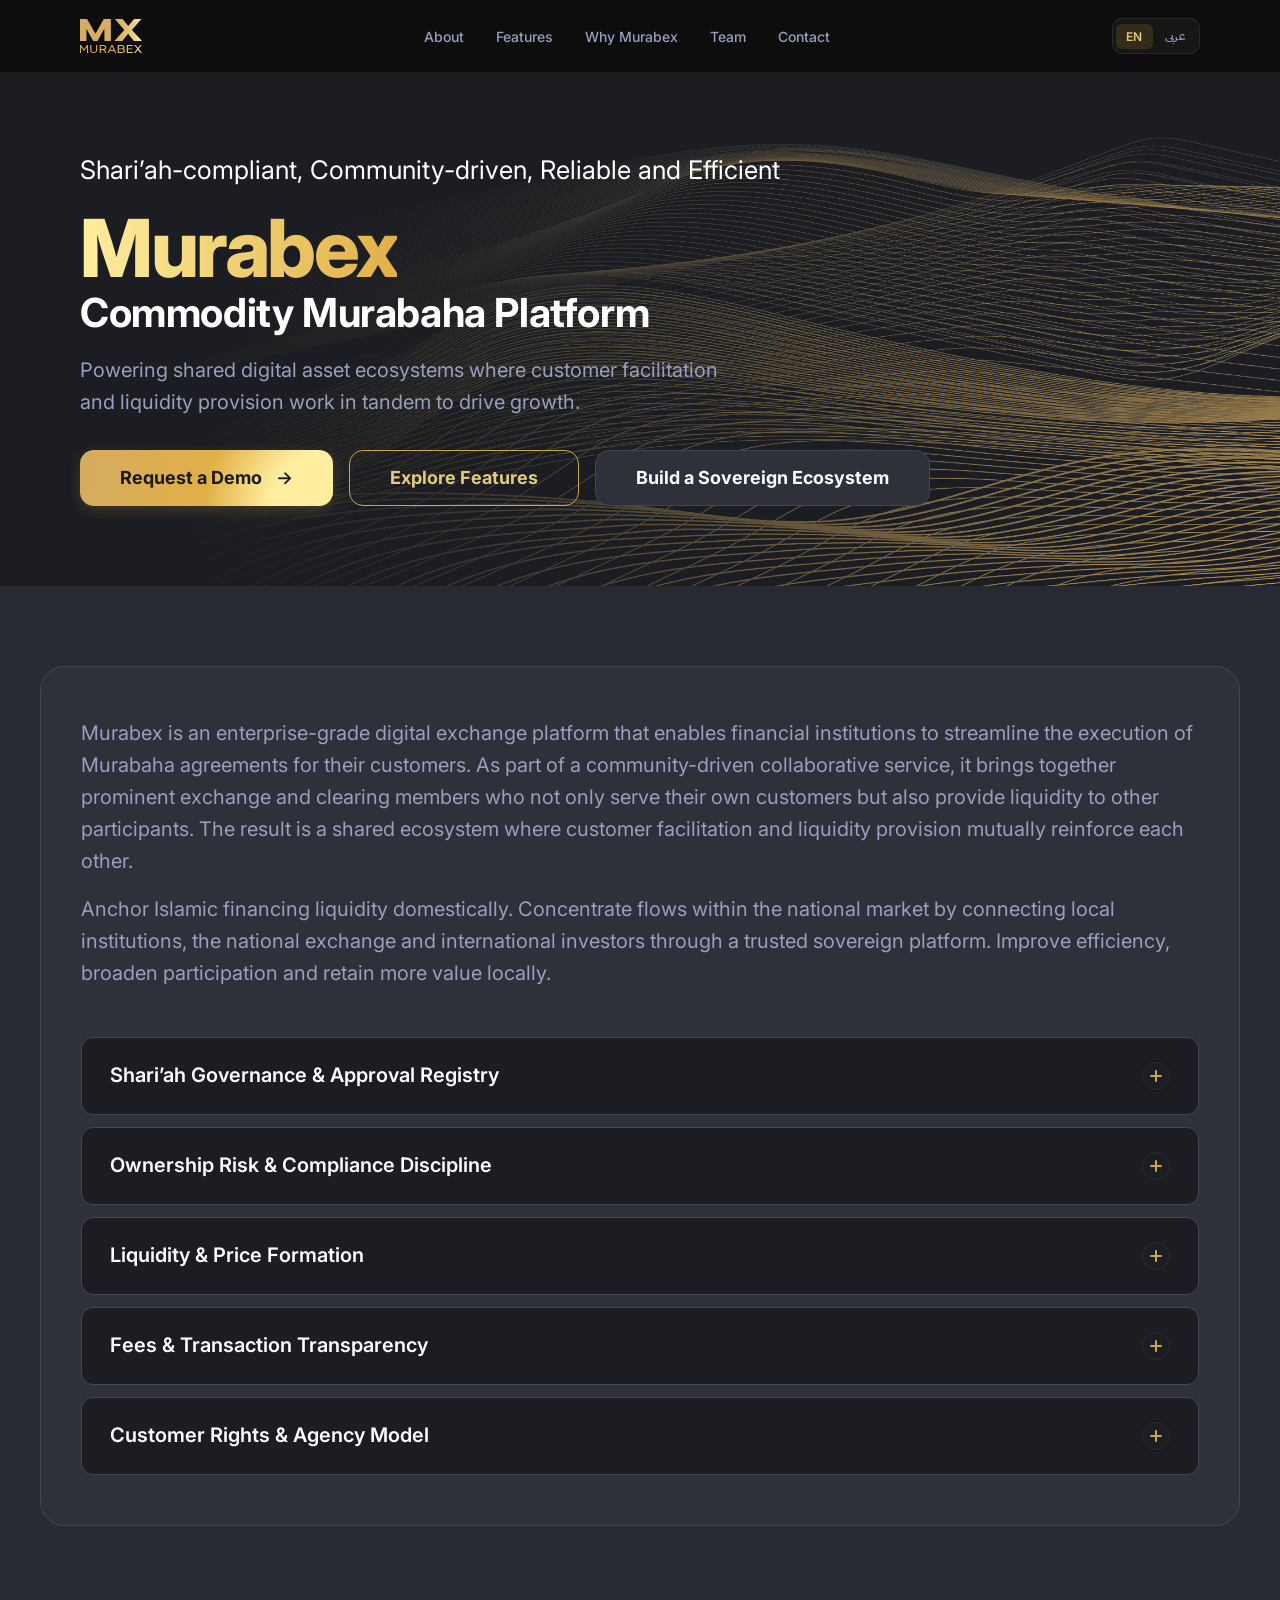
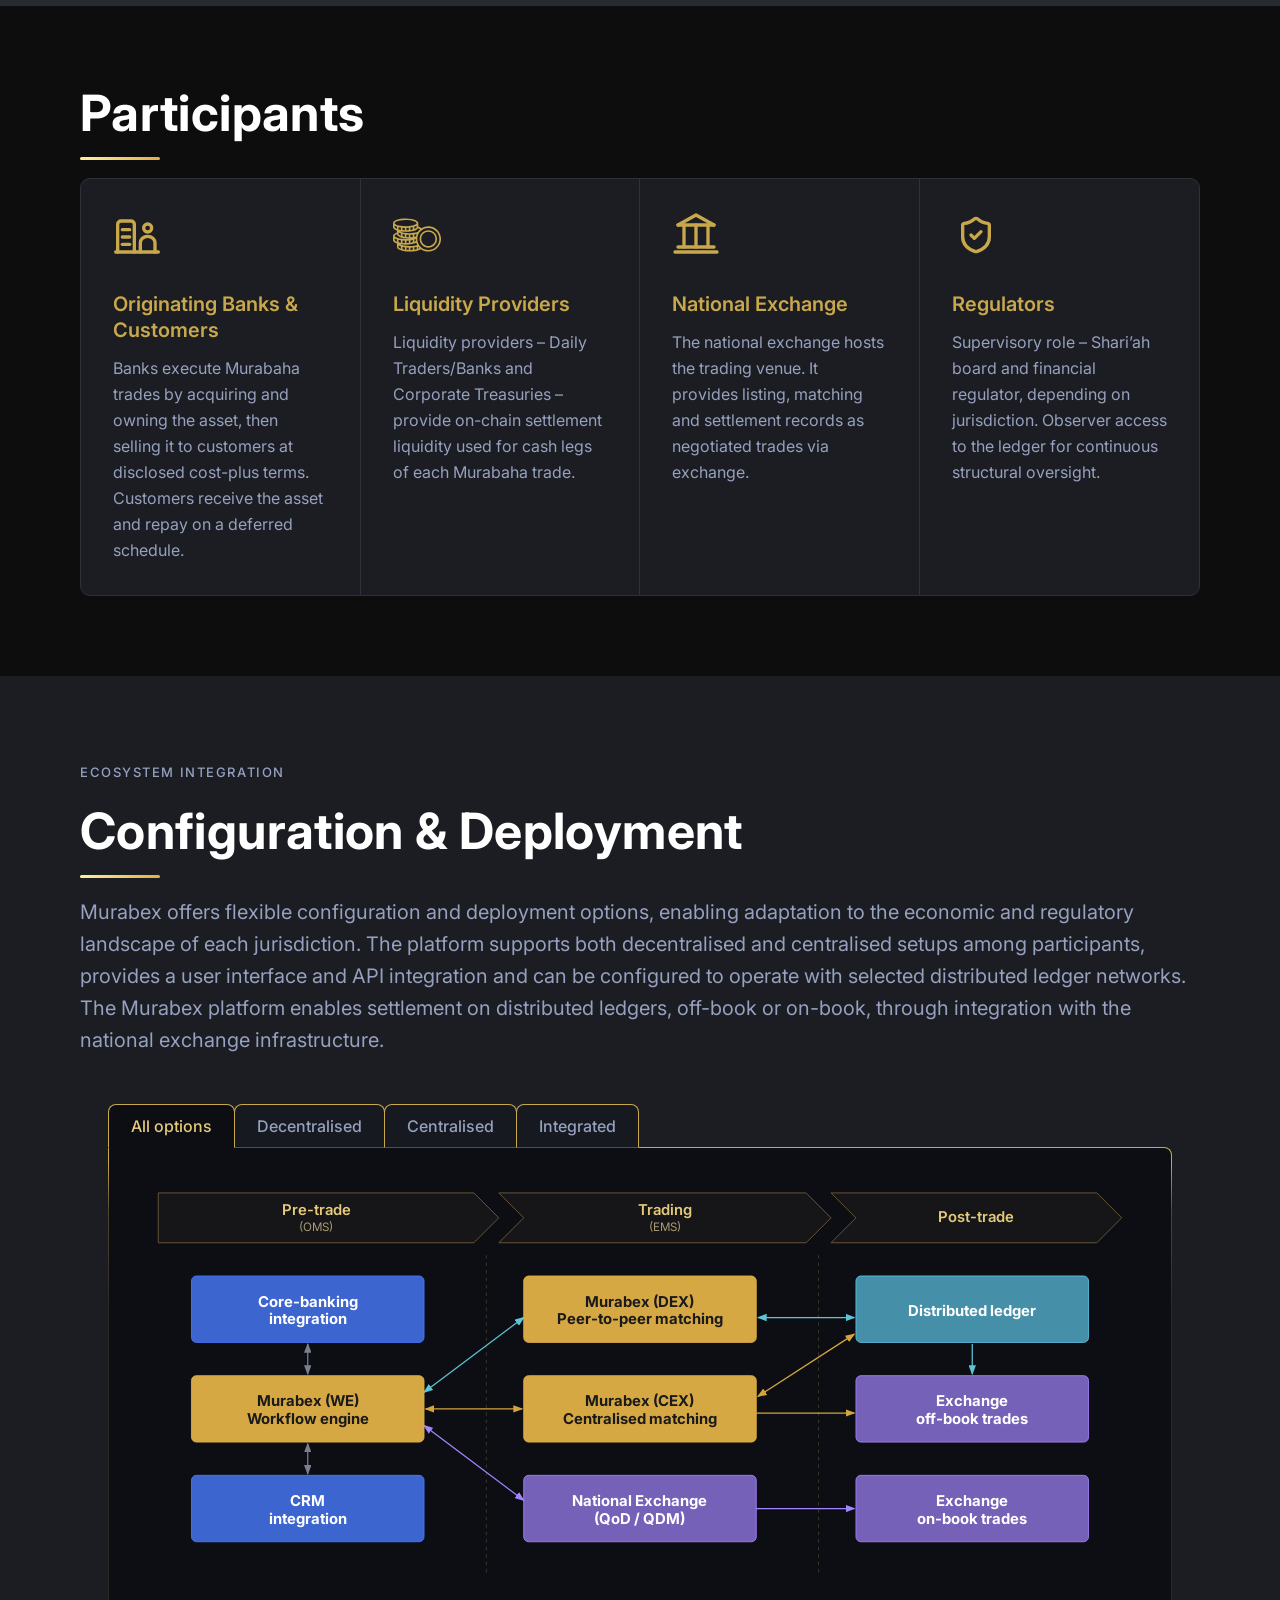
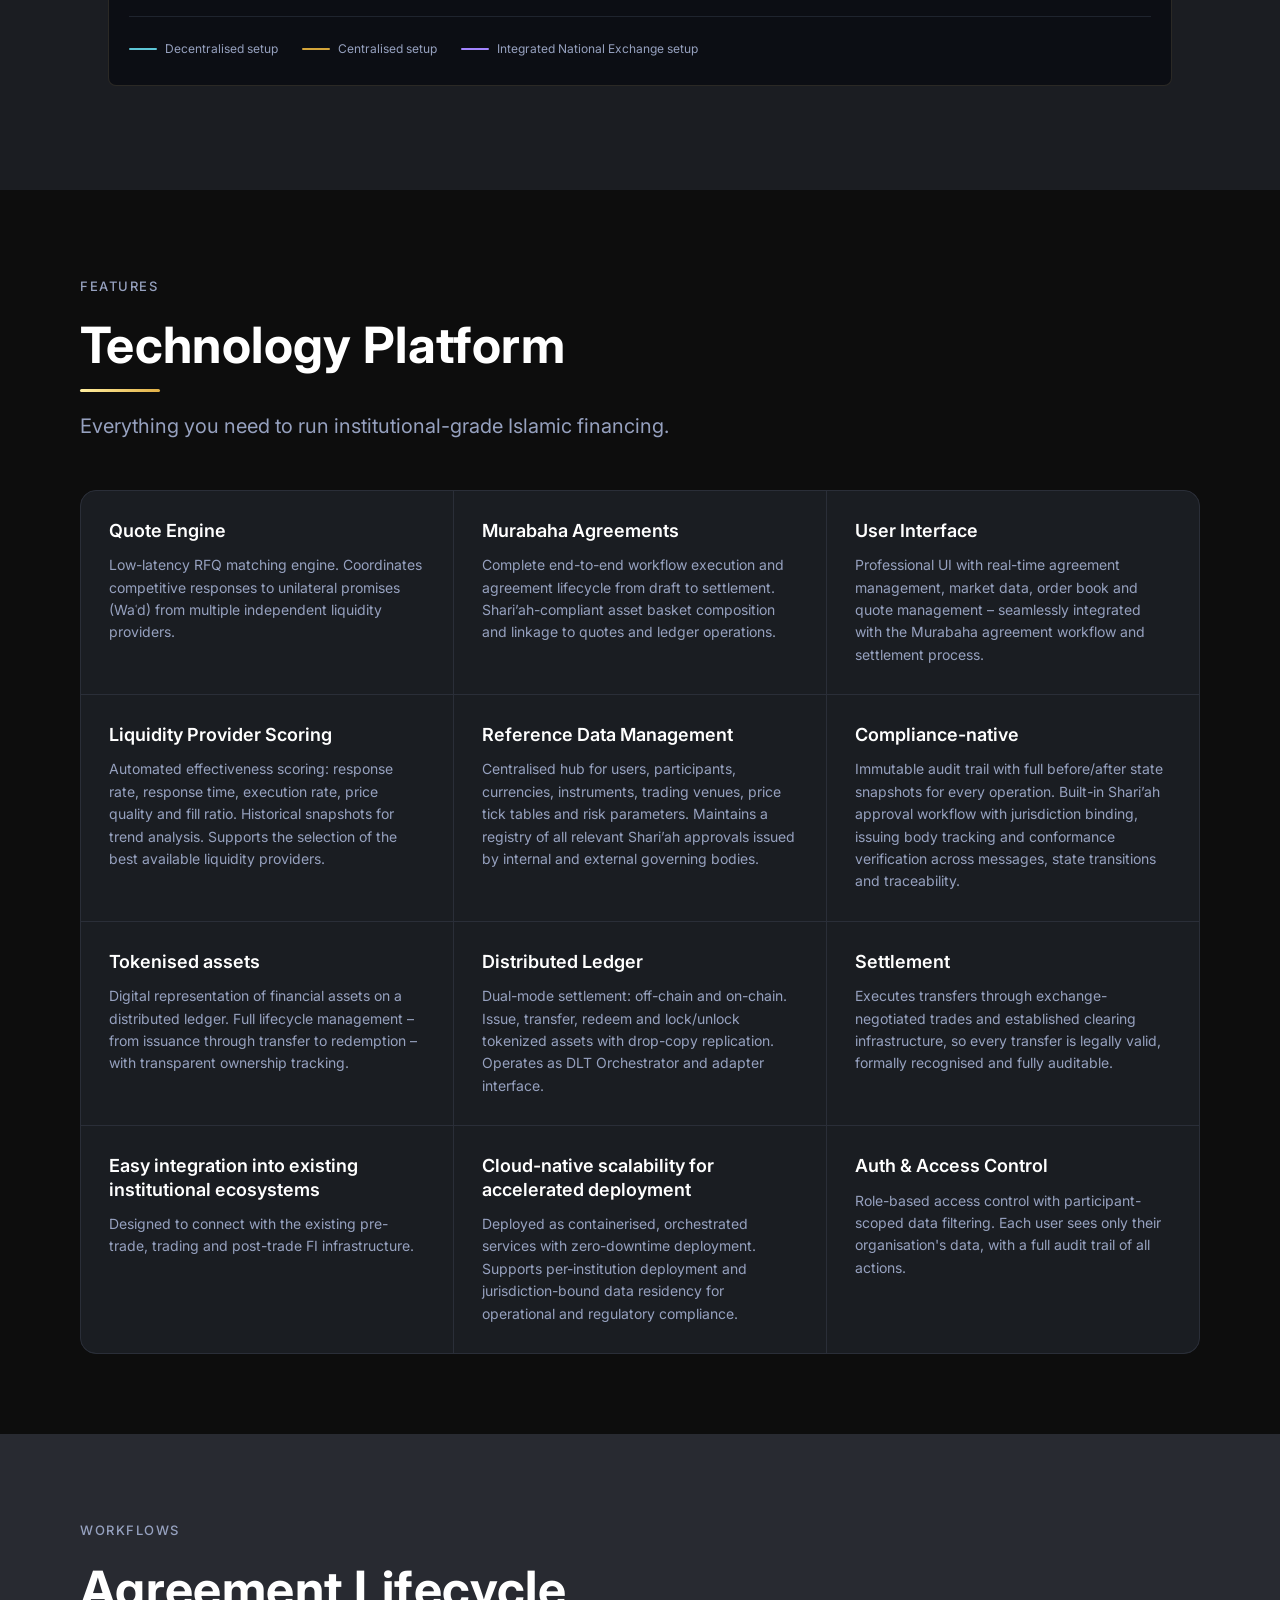
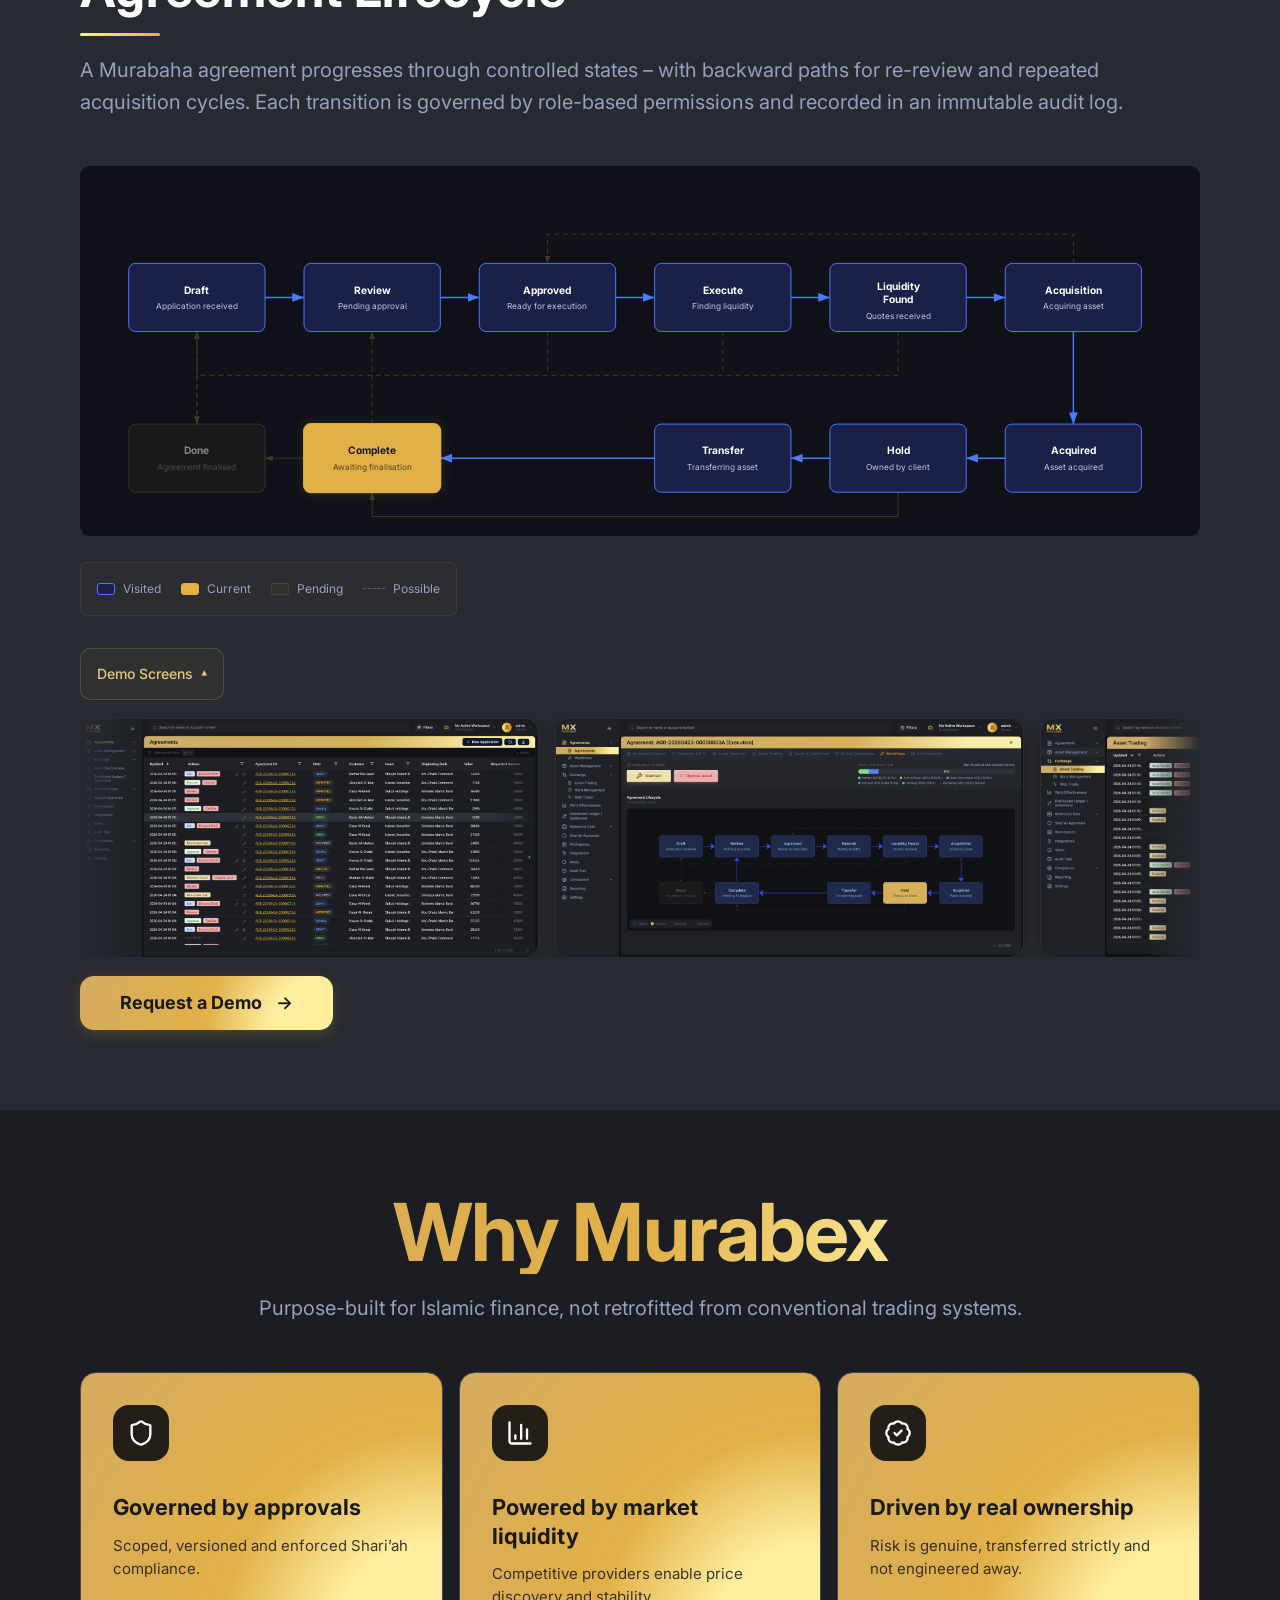
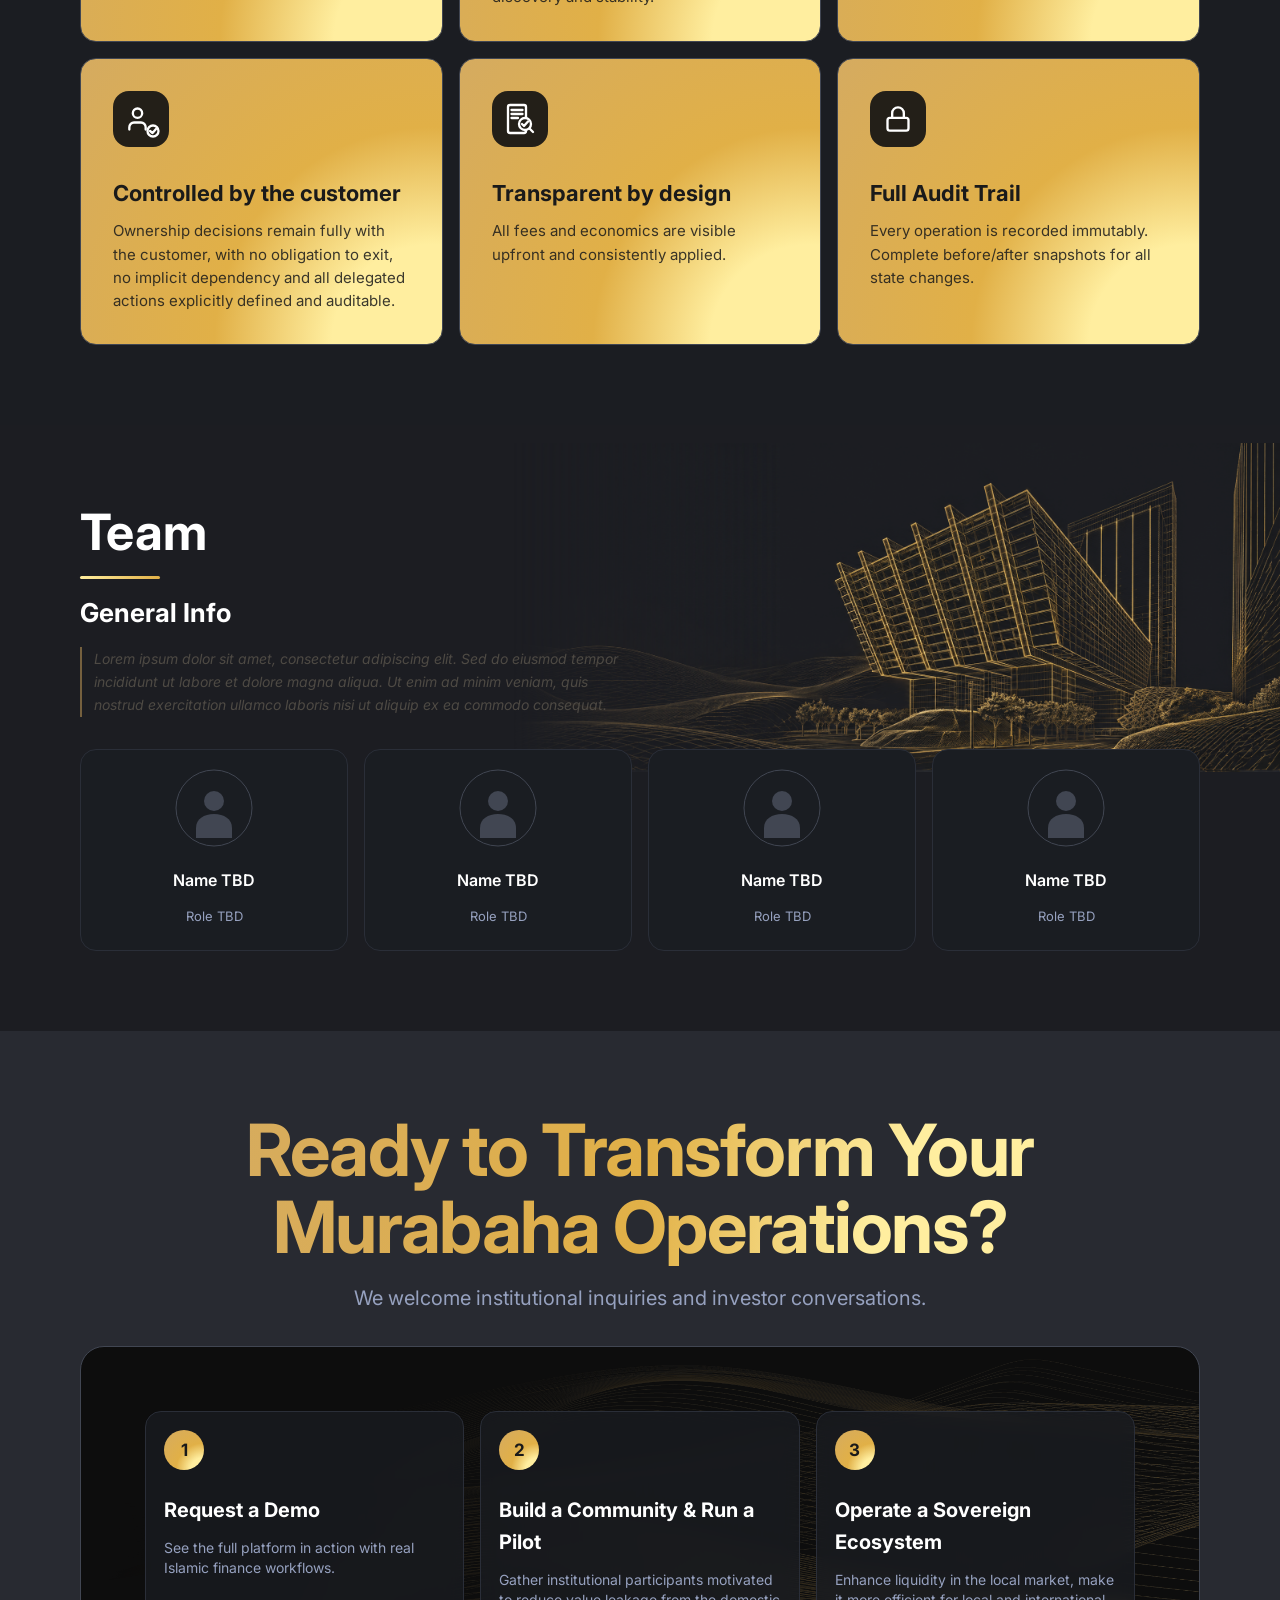
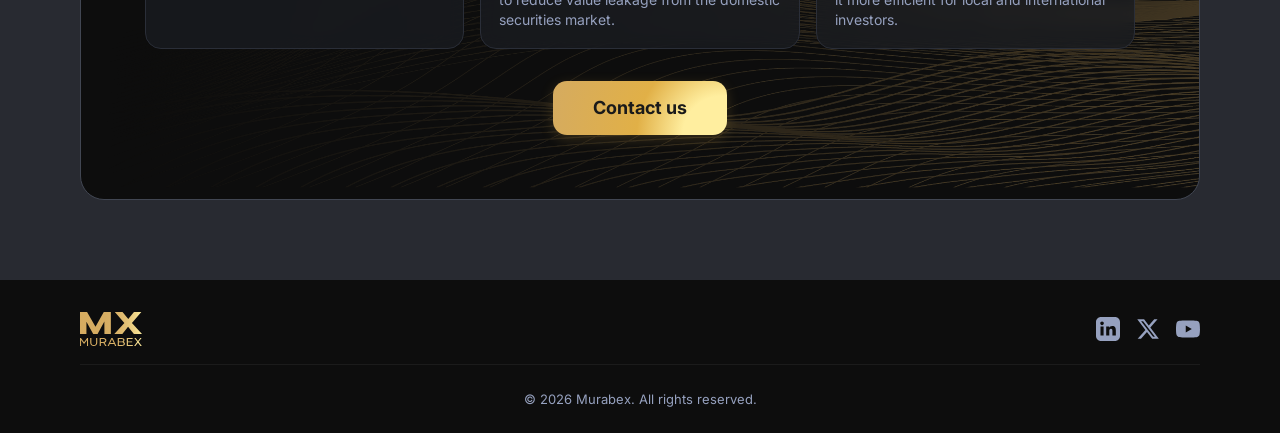
==== index.html @ 6dbde055 "nav cleanup, participants block, footer layout, youtube link - Nav: trim to About/Features/Why/Team/" ====
<!DOCTYPE html>
<html lang="en">
<head>
    <meta charset="UTF-8">
    <meta name="viewport" content="width=device-width, initial-scale=1.0">
    <meta name="color-scheme" content="dark">
    <meta name="theme-color" content="#0a0a0a">
    <meta name="referrer" content="strict-origin-when-cross-origin">
    <meta http-equiv="Permissions-Policy" content="camera=(), microphone=(), geolocation=(), payment=()">
    <title>Murabex — Digital Asset Exchange</title>
    <link rel="icon" type="image/svg+xml" href="assets/icons/favicon.svg">
    <link rel="preconnect" href="https://fonts.googleapis.com">
    <link rel="preconnect" href="https://fonts.gstatic.com" crossorigin>
    <link href="https://fonts.googleapis.com/css2?family=IBM+Plex+Sans+Arabic:wght@300;400;500;600;700&family=Inter:wght@300;400;500;600;700;800;900&display=swap" rel="stylesheet">
    <link rel="stylesheet" href="css/style.css">
</head>
<body>

<!-- NAV -->
<nav>
    <div class="nav-inner">
        <a href="#hero" class="logo">
            <img src="assets/icons/logo.svg" alt="Murabex" class="logo-img">
        </a>
        <ul class="nav-links">
            <li><a href="#about">About</a></li>
            <li><a href="#configuration">Features</a></li>
            <li><a href="#why">Why Murabex</a></li>
            <li><a href="#team">Team</a></li>
            <li><a href="#contact">Contact</a></li>
        </ul>
        <div class="lang-switch" role="group" aria-label="Language">
            <button type="button" class="lang-btn is-active" data-lang="en" aria-pressed="true">EN</button>
            <button type="button" class="lang-btn" data-lang="ar" aria-pressed="false">عربى</button>
        </div>
        <button type="button" class="nav-toggle" aria-label="Open menu" aria-expanded="false" aria-controls="mobile-menu">
            <span></span><span></span><span></span>
        </button>
    </div>
</nav>

<!-- MOBILE MENU -->
<div class="mobile-menu" id="mobile-menu" aria-hidden="true">
    <div class="mobile-menu-backdrop" data-menu-close></div>
    <div class="mobile-menu-panel">
        <button type="button" class="mobile-menu-close" aria-label="Close menu" data-menu-close>&times;</button>
        <ul class="mobile-menu-links">
            <li><a href="#about" data-menu-close><span class="mobile-menu-num">01</span>About</a></li>
            <li><a href="#configuration" data-menu-close><span class="mobile-menu-num">02</span>Features</a></li>
            <li><a href="#why" data-menu-close><span class="mobile-menu-num">03</span>Why Murabex</a></li>
            <li><a href="#team" data-menu-close><span class="mobile-menu-num">04</span>Team</a></li>
            <li><a href="#contact" data-menu-close><span class="mobile-menu-num">05</span>Contact</a></li>
        </ul>
        <div class="lang-switch lang-switch--mobile" role="group" aria-label="Language">
            <button type="button" class="lang-btn is-active" data-lang="en" aria-pressed="true">EN</button>
            <button type="button" class="lang-btn" data-lang="ar" aria-pressed="false">عربى</button>
        </div>
    </div>
</div>

<!-- HERO -->
<section class="hero" id="hero">
    <img src="assets/images/dunes.png" alt="" class="hero-bg-image">
    <div class="hero-inner">
        <p class="hero-tagline">Shari&rsquo;ah-compliant, Community-driven, Reliable and Efficient</p>
        <h1><span class="gold-text">Murabex</span></h1><h2>Commodity Murabaha Platform</h2>
        <p class="hero-sub">Powering shared digital asset ecosystems where customer facilitation and liquidity provision work in tandem to drive growth.</p>
        <div class="hero-buttons">
            <a href="#contact" class="btn-gold with-arrow open-contact">Request a Demo</a>
            <a href="#features" class="btn-outline btn-outline-gold">Explore Features</a>
            <a href="#contact" class="btn-outline">Build a Sovereign Ecosystem</a>
        </div>
    </div>
</section>

<!-- ABOUT -->
<section class="about" id="about">
    <div class="container">
        <div class="about-box">
            <div class="about-text">
                <p>Murabex is an enterprise-grade digital exchange platform that enables financial institutions to streamline the execution of Murabaha agreements for their customers. As part of a community-driven collaborative service, it brings together prominent exchange and clearing members who not only serve their own customers but also provide liquidity to other participants. The result is a shared ecosystem where customer facilitation and liquidity provision mutually reinforce each other.</p>
                <p>Anchor Islamic financing liquidity domestically. Concentrate flows within the national market by connecting local institutions, the national exchange and international investors through a trusted sovereign platform. Improve efficiency, broaden participation and retain more value locally.</p>
            </div>

            <div class="accordion">
                <div class="accordion-item">
                    <button type="button" class="accordion-header" aria-expanded="false">
                        <span class="accordion-title">Shari’ah Governance & Approval Registry</span>
                        <span class="accordion-icon" aria-hidden="true"></span>
                    </button>
                    <div class="accordion-body-wrap">
                        <div class="accordion-body">
                            <p>Centrally governed approval framework with scoped applicability, lifecycle management and embedded enforcement across all workflows.</p>
                            <p>A centralised registry maintains all Shari&rsquo;ah approvals with clearly defined scope across assets, instruments, counterparties and workflow steps, ensuring only compliant combinations are permitted. It supports full lifecycle management, impact governance and audit traceability, while dynamically maintaining the eligible universe of instruments in line with approval updates.</p>
                        </div>
                    </div>
                </div>

                <div class="accordion-item">
                    <button type="button" class="accordion-header" aria-expanded="false">
                        <span class="accordion-title">Ownership Risk & Compliance Discipline</span>
                        <span class="accordion-icon" aria-hidden="true"></span>
                    </button>
                    <div class="accordion-body-wrap">
                        <div class="accordion-body">
                            <p>Genuine ownership risk borne by participants, with strict transfer rules and built-in prevention of non-compliant structures.</p>
                            <p>Participants bear full ownership risk throughout their holding period, with risk transferring only upon legal title transfer and constructive possession as enforced through execution, clearing and settlement. Embedded controls prevent artificial risk elimination and prohibited structures, including economically equivalent sell-and-buy-back arrangements, while ensuring full transparency, auditability and group-level compliance enforcement.</p>
                        </div>
                    </div>
                </div>

                <div class="accordion-item">
                    <button type="button" class="accordion-header" aria-expanded="false">
                        <span class="accordion-title">Liquidity & Price Formation</span>
                        <span class="accordion-icon" aria-hidden="true"></span>
                    </button>
                    <div class="accordion-body-wrap">
                        <div class="accordion-body">
                            <p>Competitive, multi-provider liquidity enabling continuous price discovery and stability through market participation.</p>
                            <p>A distributed network of independent liquidity providers responds competitively to Wa&lsquo;d requests, with pricing emerging from multiple perspectives and evolving continuously based on market conditions, demand and available inventory. Participation is entirely voluntary, while competition on price and responsiveness, combined with high transaction throughput, drives tighter spreads and supports organically emerging market stability.</p>
                        </div>
                    </div>
                </div>

                <div class="accordion-item">
                    <button type="button" class="accordion-header" aria-expanded="false">
                        <span class="accordion-title">Fees & Transaction Transparency</span>
                        <span class="accordion-icon" aria-hidden="true"></span>
                    </button>
                    <div class="accordion-body-wrap">
                        <div class="accordion-body">
                            <p>Configurable, fully transparent fee model with deterministic pre-trade visibility of transaction economics.</p>
                            <p>Fees are centrally governed yet flexible, with rule-based calculations derived from transaction parameters and applied uniformly across participants, ensuring fairness and consistency. All costs are fully disclosed pre-trade, with no hidden charges or post-trade adjustments, and are recorded at transaction level for complete auditability and alignment with true market pricing.</p>
                        </div>
                    </div>
                </div>

                <div class="accordion-item">
                    <button type="button" class="accordion-header" aria-expanded="false">
                        <span class="accordion-title">Customer Rights & Agency Model</span>
                        <span class="accordion-icon" aria-hidden="true"></span>
                    </button>
                    <div class="accordion-body-wrap">
                        <div class="accordion-body">
                            <p>Ownership rights are absolute and cannot be constrained; no pre-arranged exit or dependency is permitted; all agency actions are explicit, limited in scope and fully traceable.</p>
                            <p>Customers retain an unconditional right to hold the asset, enforced by the platform across workflows, documentation and audit records, with any Wa&lsquo;d disclosure allowed only post-transfer and without creating obligation or economic linkage. Where an agency (wak&#x101;lah) and messaging framework applies, mandates are strictly defined and all actions and disclosures are fully transparent and traceable.</p>
                        </div>
                    </div>
                </div>
            </div>
        </div>
    </div>
</section>

<!-- PARTICIPANTS -->
<section class="who-section" id="who">
    <div class="container">
        <h2 class="section-title">Participants</h2>
        <div class="audience-box">
            <div class="audience-grid">
                <div class="audience-card">
                    <img src="assets/icons/audience/banks-customers.svg" alt="" class="audience-icon">
                    <h4>Originating Banks &amp; Customers</h4>
                    <p>Banks execute Murabaha trades by acquiring and owning the asset, then selling it to customers at disclosed cost-plus terms. Customers receive the asset and repay on a deferred schedule.</p>
                </div>
                <div class="audience-card">
                    <img src="assets/icons/audience/liquidity-2.svg" alt="" class="audience-icon">
                    <h4>Liquidity Providers</h4>
                    <p>Liquidity providers &ndash; Daily Traders/Banks and Corporate Treasuries &ndash; provide on-chain settlement liquidity used for cash legs of each Murabaha trade.</p>
                </div>
                <div class="audience-card">
                    <img src="assets/icons/audience/national-exchange.svg" alt="" class="audience-icon">
                    <h4>National Exchange</h4>
                    <p>The national exchange hosts the trading venue. It provides listing, matching and settlement records as negotiated trades via exchange.</p>
                </div>
                <div class="audience-card">
                    <img src="assets/icons/audience/regulators.svg" alt="" class="audience-icon">
                    <h4>Regulators</h4>
                    <p>Supervisory role &ndash; Shari&rsquo;ah board and financial regulator, depending on jurisdiction. Observer access to the ledger for continuous structural oversight.</p>
                </div>
            </div>
        </div>
    </div>
</section>

<!-- CONFIGURATION & DEPLOYMENT -->
<section class="configuration" id="configuration">
    <div class="container">
        <p class="eyebrow">Ecosystem Integration</p>
        <h2 class="section-title">Configuration & Deployment</h2>
        <p class="section-sub">Murabex offers flexible configuration and deployment options, enabling adaptation to the economic and regulatory landscape of each jurisdiction. The platform supports both decentralised and centralised setups among participants, provides a user interface and API integration and can be configured to operate with selected distributed ledger networks. The Murabex platform enables settlement on distributed ledgers, off-book or on-book, through integration with the national exchange infrastructure.</p>

        <div class="arch-diagram" data-active-flow="all">
            <div class="arch-tabs" role="tablist" aria-label="Configuration setup">
                <button type="button" class="arch-tab is-active" data-flow="all" role="tab" aria-selected="true">All options</button>
                <button type="button" class="arch-tab" data-flow="decentralised" role="tab" aria-selected="false">Decentralised</button>
                <button type="button" class="arch-tab" data-flow="centralised" role="tab" aria-selected="false">Centralised</button>
                <button type="button" class="arch-tab" data-flow="integrated" role="tab" aria-selected="false">Integrated</button>
            </div>

            <div class="arch-panel">
                <div class="arch-svg-scroll">
                    <svg class="arch-svg" viewBox="0 0 1240 520" xmlns="http://www.w3.org/2000/svg" aria-label="Architecture diagram">
                        <defs>
                            <marker id="arr-internal" markerWidth="8" markerHeight="6" refX="7" refY="3" orient="auto-start-reverse"><path d="M0,0 L8,3 L0,6 Z" fill="#7a8090"/></marker>
                            <marker id="arr-decentralised" markerWidth="8" markerHeight="6" refX="7" refY="3" orient="auto-start-reverse"><path d="M0,0 L8,3 L0,6 Z" fill="#5dc6d6"/></marker>
                            <marker id="arr-centralised" markerWidth="8" markerHeight="6" refX="7" refY="3" orient="auto-start-reverse"><path d="M0,0 L8,3 L0,6 Z" fill="#d4a53a"/></marker>
                            <marker id="arr-integrated" markerWidth="8" markerHeight="6" refX="7" refY="3" orient="auto-start-reverse"><path d="M0,0 L8,3 L0,6 Z" fill="#a385ff"/></marker>
                        </defs>

                        <g class="arch-section">
                            <path class="arch-chevron" d="M40,30 L420,30 L450,60 L420,90 L40,90 Z"/>
                            <text class="arch-chevron-title" x="230" y="56">Pre-trade</text>
                            <text class="arch-chevron-subtitle" x="230" y="76">(OMS)</text>
                        </g>
                        <g class="arch-section">
                            <path class="arch-chevron" d="M450,30 L820,30 L850,60 L820,90 L450,90 L480,60 Z"/>
                            <text class="arch-chevron-title" x="650" y="56">Trading</text>
                            <text class="arch-chevron-subtitle" x="650" y="76">(EMS)</text>
                        </g>
                        <g class="arch-section">
                            <path class="arch-chevron" d="M850,30 L1170,30 L1200,60 L1170,90 L850,90 L880,60 Z"/>
                            <text class="arch-chevron-title" x="1025" y="65">Post-trade</text>
                        </g>

                        <line class="arch-separator" x1="435" y1="105" x2="435" y2="490"/>
                        <line class="arch-separator" x1="835" y1="105" x2="835" y2="490"/>

                        <g class="arch-arrow" data-flow="all decentralised centralised integrated">
                            <line x1="220" y1="212" x2="220" y2="248" stroke="#7a8090" stroke-width="1.5" marker-start="url(#arr-internal)" marker-end="url(#arr-internal)"/>
                        </g>
                        <g class="arch-arrow" data-flow="all decentralised centralised integrated">
                            <line x1="220" y1="332" x2="220" y2="368" stroke="#7a8090" stroke-width="1.5" marker-start="url(#arr-internal)" marker-end="url(#arr-internal)"/>
                        </g>

                        <g class="arch-arrow" data-flow="all decentralised">
                            <path d="M360,270 L480,180" fill="none" stroke="#5dc6d6" stroke-width="1.5" marker-start="url(#arr-decentralised)" marker-end="url(#arr-decentralised)"/>
                        </g>

                        <g class="arch-arrow" data-flow="all centralised">
                            <line x1="362" y1="290" x2="478" y2="290" stroke="#d4a53a" stroke-width="1.5" marker-start="url(#arr-centralised)" marker-end="url(#arr-centralised)"/>
                        </g>

                        <g class="arch-arrow" data-flow="all integrated">
                            <path d="M360,310 L480,400" fill="none" stroke="#a385ff" stroke-width="1.5" marker-start="url(#arr-integrated)" marker-end="url(#arr-integrated)"/>
                        </g>

                        <g class="arch-arrow" data-flow="all decentralised">
                            <line x1="762" y1="180" x2="878" y2="180" stroke="#5dc6d6" stroke-width="1.5" marker-start="url(#arr-decentralised)" marker-end="url(#arr-decentralised)"/>
                        </g>

                        <g class="arch-arrow" data-flow="all centralised">
                            <path d="M762,275 L878,200" fill="none" stroke="#d4a53a" stroke-width="1.5" marker-start="url(#arr-centralised)" marker-end="url(#arr-centralised)"/>
                        </g>

                        <g class="arch-arrow" data-flow="all centralised">
                            <line x1="760" y1="295" x2="878" y2="295" stroke="#d4a53a" stroke-width="1.5" marker-end="url(#arr-centralised)"/>
                        </g>

                        <g class="arch-arrow" data-flow="all decentralised">
                            <line x1="1020" y1="212" x2="1020" y2="248" stroke="#5dc6d6" stroke-width="1.5" marker-end="url(#arr-decentralised)"/>
                        </g>

                        <g class="arch-arrow" data-flow="all integrated">
                            <line x1="760" y1="410" x2="878" y2="410" stroke="#a385ff" stroke-width="1.5" marker-end="url(#arr-integrated)"/>
                        </g>

                        <g class="arch-node" data-node="core-banking" data-flow="all decentralised centralised integrated">
                            <rect class="arch-box" data-tier="bank" x="80" y="130" width="280" height="80" rx="6"/>
                            <text class="arch-label" x="220" y="167">Core-banking</text>
                            <text class="arch-sublabel" x="220" y="188">integration</text>
                        </g>
                        <g class="arch-node" data-node="murabex-we" data-flow="all decentralised centralised integrated">
                            <rect class="arch-box" data-tier="murabex" x="80" y="250" width="280" height="80" rx="6"/>
                            <text class="arch-label arch-label-gold" x="220" y="287">Murabex (WE)</text>
                            <text class="arch-sublabel" x="220" y="308">Workflow engine</text>
                        </g>
                        <g class="arch-node" data-node="crm" data-flow="all decentralised centralised integrated">
                            <rect class="arch-box" data-tier="bank" x="80" y="370" width="280" height="80" rx="6"/>
                            <text class="arch-label" x="220" y="407">CRM</text>
                            <text class="arch-sublabel" x="220" y="428">integration</text>
                        </g>

                        <g class="arch-node" data-node="murabex-dex" data-flow="all decentralised">
                            <rect class="arch-box" data-tier="murabex" x="480" y="130" width="280" height="80" rx="6"/>
                            <text class="arch-label arch-label-gold" x="620" y="167">Murabex (DEX)</text>
                            <text class="arch-sublabel" x="620" y="188">Peer-to-peer matching</text>
                        </g>
                        <g class="arch-node" data-node="murabex-cex" data-flow="all centralised">
                            <rect class="arch-box" data-tier="murabex" x="480" y="250" width="280" height="80" rx="6"/>
                            <text class="arch-label arch-label-gold" x="620" y="287">Murabex (CEX)</text>
                            <text class="arch-sublabel" x="620" y="308">Centralised matching</text>
                        </g>
                        <g class="arch-node" data-node="national-exchange" data-flow="all integrated">
                            <rect class="arch-box" data-tier="exchange" x="480" y="370" width="280" height="80" rx="6"/>
                            <text class="arch-label" x="620" y="407">National Exchange</text>
                            <text class="arch-sublabel" x="620" y="428">(QoD / QDM)</text>
                        </g>

                        <g class="arch-node" data-node="ledger" data-flow="all decentralised centralised">
                            <rect class="arch-box" data-tier="ledger" x="880" y="130" width="280" height="80" rx="6"/>
                            <text class="arch-label" x="1020" y="178">Distributed ledger</text>
                        </g>
                        <g class="arch-node" data-node="exchange-offbook" data-flow="all decentralised centralised">
                            <rect class="arch-box" data-tier="exchange" x="880" y="250" width="280" height="80" rx="6"/>
                            <text class="arch-label" x="1020" y="287">Exchange</text>
                            <text class="arch-sublabel" x="1020" y="308">off-book trades</text>
                        </g>
                        <g class="arch-node" data-node="exchange-onbook" data-flow="all integrated">
                            <rect class="arch-box" data-tier="exchange" x="880" y="370" width="280" height="80" rx="6"/>
                            <text class="arch-label" x="1020" y="407">Exchange</text>
                            <text class="arch-sublabel" x="1020" y="428">on-book trades</text>
                        </g>
                    </svg>
                </div>

                <div class="arch-legend">
                    <span class="arch-legend-item"><span class="arch-legend-line arch-legend-decentralised"></span>Decentralised setup</span>
                    <span class="arch-legend-item"><span class="arch-legend-line arch-legend-centralised"></span>Centralised setup</span>
                    <span class="arch-legend-item"><span class="arch-legend-line arch-legend-integrated"></span>Integrated National Exchange setup</span>
                </div>
            </div>
        </div>
    </div>
</section>

<!-- CAPABILITIES / KEY FEATURES -->
<section class="features" id="features">
    <div class="container">
        <p class="eyebrow">Features</p>
        <h2 class="section-title">Technology Platform</h2>
        <p class="section-sub">Everything you need to run institutional-grade Islamic financing.</p>

        <div class="features-slider">
        <div class="features-grid">
            <div class="f-card"><h3>Quote Engine</h3><p>Low-latency RFQ matching engine. Coordinates competitive responses to unilateral promises (Waʿd) from multiple independent liquidity providers.</p></div>
            <div class="f-card"><h3>Murabaha Agreements</h3><p>Complete end-to-end workflow execution and agreement lifecycle from draft to settlement. Shari’ah-compliant asset basket composition and linkage to quotes and ledger operations.</p></div>
            <div class="f-card"><h3>User Interface</h3><p>Professional UI with real-time agreement management, market data, order book and quote management &ndash; seamlessly integrated with the Murabaha agreement workflow and settlement process.</p></div>
            <div class="f-card"><h3>Liquidity Provider Scoring</h3><p>Automated effectiveness scoring: response rate, response time, execution rate, price quality and fill ratio. Historical snapshots for trend analysis. Supports the selection of the best available liquidity providers.</p></div>
            <div class="f-card"><h3>Reference Data Management</h3><p>Centralised hub for users, participants, currencies, instruments, trading venues, price tick tables and risk parameters. Maintains a registry of all relevant Shari’ah approvals issued by internal and external governing bodies.</p></div>
            <div class="f-card"><h3>Compliance-native</h3><p>Immutable audit trail with full before/after state snapshots for every operation. Built-in Shari’ah approval workflow with jurisdiction binding, issuing body tracking and conformance verification across messages, state transitions and traceability.</p></div>
            <div class="f-card"><h3>Tokenised assets</h3><p>Digital representation of financial assets on a distributed ledger. Full lifecycle management &ndash; from issuance through transfer to redemption &ndash; with transparent ownership tracking.</p></div>
            <div class="f-card"><h3>Distributed Ledger</h3><p>Dual-mode settlement: off-chain and on-chain. Issue, transfer, redeem and lock/unlock tokenized assets with drop-copy replication. Operates as DLT Orchestrator and adapter interface.</p></div>
            <div class="f-card"><h3>Settlement</h3><p>Executes transfers through exchange-negotiated trades and established clearing infrastructure, so every transfer is legally valid, formally recognised and fully auditable.</p></div>
            <div class="f-card"><h3>Easy integration into existing institutional ecosystems</h3><p>Designed to connect with the existing pre-trade, trading and post-trade FI infrastructure.</p></div>
            <div class="f-card"><h3>Cloud-native scalability for accelerated deployment</h3><p>Deployed as containerised, orchestrated services with zero-downtime deployment. Supports per-institution deployment and jurisdiction-bound data residency for operational and regulatory compliance.</p></div>
            <div class="f-card"><h3>Auth &amp; Access Control</h3><p>Role-based access control with participant-scoped data filtering. Each user sees only their organisation's data, with a full audit trail of all actions.</p></div>
        </div>
        <div class="features-slider-dots" role="tablist" aria-label="Slide navigation"></div>
        </div>
    </div>
</section>

<!-- AGREEMENT LIFECYCLE -->
<section class="lifecycle" id="lifecycle">
    <div class="container">
        <p class="eyebrow">Workflows</p>
        <h2 class="section-title">Agreement Lifecycle</h2>
        <p class="section-sub">A Murabaha agreement progresses through controlled states &ndash; with backward paths for re-review and repeated acquisition cycles. Each transition is governed by role-based permissions and recorded in an immutable audit log.</p>

        <div class="lifecycle-scroll">
            <svg id="lifecycle-svg" viewBox="0 0 1150 380" xmlns="http://www.w3.org/2000/svg" style="width: 100%; height: auto; min-width: 700px;">
                <defs>
                    <marker id="arrow-gold" markerWidth="8" markerHeight="6" refX="8" refY="3" orient="auto"><path d="M0,0 L8,3 L0,6 Z" fill="#c9a84c" stroke="none"/></marker>
                    <marker id="arrow-active" markerWidth="8" markerHeight="6" refX="8" refY="3" orient="auto"><path d="M0,0 L8,3 L0,6 Z" fill="#e4ca7a" stroke="none"/></marker>
                    <marker id="arrow-dim" markerWidth="8" markerHeight="6" refX="8" refY="3" orient="auto"><path d="M0,0 L8,3 L0,6 Z" fill="#3d3828" stroke="none"/></marker>
                    <marker id="arrow-blue" markerWidth="8" markerHeight="6" refX="8" refY="3" orient="auto"><path d="M0,0 L8,3 L0,6 Z" fill="#4A7BFF" stroke="none"/></marker>
                    <pattern id="dots" x="0" y="0" width="20" height="20" patternUnits="userSpaceOnUse"><circle cx="10" cy="10" r="0.7" fill="rgba(201,168,76,0.04)"/></pattern>
                    <filter id="glow" x="-30%" y="-30%" width="160%" height="160%"><feGaussianBlur stdDeviation="5" result="b"/><feFlood flood-color="#c9a84c" flood-opacity="0.35" result="c"/><feComposite in="c" in2="b" operator="in" result="s"/><feMerge><feMergeNode in="s"/><feMergeNode in="SourceGraphic"/></feMerge></filter>
                    <radialGradient id="pg"><stop offset="0%" stop-color="#e4ca7a"/><stop offset="100%" stop-color="#c9a84c" stop-opacity="0"/></radialGradient>
                </defs>
                <rect width="1150" height="380" rx="10" fill="#101118"/>
                <rect width="1150" height="380" rx="10" fill="url(#dots)"/>

                <!-- Forward edges -->
                <line class="fwd-edge" x1="190" y1="135" x2="230" y2="135" stroke="#3d3828" stroke-width="1" marker-end="url(#arrow-dim)"/>
                <line class="fwd-edge" x1="370" y1="135" x2="410" y2="135" stroke="#3d3828" stroke-width="1" marker-end="url(#arrow-dim)"/>
                <line class="fwd-edge" x1="550" y1="135" x2="590" y2="135" stroke="#3d3828" stroke-width="1" marker-end="url(#arrow-dim)"/>
                <line class="fwd-edge" x1="730" y1="135" x2="770" y2="135" stroke="#3d3828" stroke-width="1" marker-end="url(#arrow-dim)"/>
                <line class="fwd-edge" x1="910" y1="135" x2="950" y2="135" stroke="#3d3828" stroke-width="1" marker-end="url(#arrow-dim)"/>
                <line class="fwd-edge" x1="1020" y1="170" x2="1020" y2="265" stroke="#3d3828" stroke-width="1" marker-end="url(#arrow-dim)"/>
                <line class="fwd-edge" x1="950" y1="300" x2="910" y2="300" stroke="#3d3828" stroke-width="1" marker-end="url(#arrow-dim)"/>
                <line class="fwd-edge" x1="770" y1="300" x2="730" y2="300" stroke="#3d3828" stroke-width="1" marker-end="url(#arrow-dim)"/>
                <line class="fwd-edge" x1="590" y1="300" x2="370" y2="300" stroke="#3d3828" stroke-width="1" marker-end="url(#arrow-dim)"/>
                <line class="fwd-edge" x1="230" y1="300" x2="190" y2="300" stroke="#3d3828" stroke-width="1" marker-end="url(#arrow-dim)"/>

                <!-- Backward edges -->
                <path d="M1020,100 L1020,70 L480,70 L480,100" fill="none" stroke="#3d3828" stroke-width="1" stroke-dasharray="5,4" marker-end="url(#arrow-dim)"/>
                <line x1="480" y1="170" x2="480" y2="215" stroke="#3d3828" stroke-width="1" stroke-dasharray="5,4"/>
                <line x1="660" y1="170" x2="660" y2="215" stroke="#3d3828" stroke-width="1" stroke-dasharray="5,4"/>
                <path d="M840,170 L840,215 L120,215 L120,170" fill="none" stroke="#3d3828" stroke-width="1" stroke-dasharray="5,4" marker-end="url(#arrow-dim)"/>
                <line x1="120" y1="170" x2="120" y2="265" stroke="#3d3828" stroke-width="1" stroke-dasharray="5,4" marker-end="url(#arrow-dim)"/>
                <line x1="120" y1="265" x2="120" y2="170" stroke="#3d3828" stroke-width="1" stroke-dasharray="5,4" marker-end="url(#arrow-dim)"/>
                <line x1="300" y1="265" x2="300" y2="170" stroke="#3d3828" stroke-width="1" stroke-dasharray="5,4" marker-end="url(#arrow-dim)"/>
                <path class="fwd-edge" d="M840,335 L840,360 L300,360 L300,335" fill="none" stroke="#3d3828" stroke-width="1" marker-end="url(#arrow-dim)"/>

                <!-- Nodes row 1 -->
                <g class="lc-node" data-index="0"><rect class="node-glow" x="50" y="100" width="140" height="70" rx="7" fill="none" stroke="#c9a84c" stroke-width="2" filter="url(#glow)" opacity="0"/><rect class="node-bg" x="50" y="100" width="140" height="70" rx="7" fill="rgba(201,168,76,0.05)" stroke="rgba(201,168,76,0.2)" stroke-width="1"/><text x="120" y="131" fill="#8a8680" font-size="10.5" font-weight="700" font-family="Inter,sans-serif" text-anchor="middle">Draft</text><text class="node-desc" x="120" y="147" fill="#4e4a44" font-size="8.5" font-family="Inter,sans-serif" text-anchor="middle">Application received</text></g>
                <g class="lc-node" data-index="1"><rect class="node-glow" x="230" y="100" width="140" height="70" rx="7" fill="none" stroke="#c9a84c" stroke-width="2" filter="url(#glow)" opacity="0"/><rect class="node-bg" x="230" y="100" width="140" height="70" rx="7" fill="rgba(201,168,76,0.05)" stroke="rgba(201,168,76,0.2)" stroke-width="1"/><text x="300" y="131" fill="#8a8680" font-size="10.5" font-weight="700" font-family="Inter,sans-serif" text-anchor="middle">Review</text><text class="node-desc" x="300" y="147" fill="#4e4a44" font-size="8.5" font-family="Inter,sans-serif" text-anchor="middle">Pending approval</text></g>
                <g class="lc-node" data-index="2"><rect class="node-glow" x="410" y="100" width="140" height="70" rx="7" fill="none" stroke="#c9a84c" stroke-width="2" filter="url(#glow)" opacity="0"/><rect class="node-bg" x="410" y="100" width="140" height="70" rx="7" fill="rgba(201,168,76,0.05)" stroke="rgba(201,168,76,0.2)" stroke-width="1"/><text x="480" y="131" fill="#8a8680" font-size="10.5" font-weight="700" font-family="Inter,sans-serif" text-anchor="middle">Approved</text><text class="node-desc" x="480" y="147" fill="#4e4a44" font-size="8.5" font-family="Inter,sans-serif" text-anchor="middle">Ready for execution</text></g>
                <g class="lc-node" data-index="3"><rect class="node-glow" x="590" y="100" width="140" height="70" rx="7" fill="none" stroke="#c9a84c" stroke-width="2" filter="url(#glow)" opacity="0"/><rect class="node-bg" x="590" y="100" width="140" height="70" rx="7" fill="rgba(201,168,76,0.05)" stroke="rgba(201,168,76,0.2)" stroke-width="1"/><text x="660" y="131" fill="#8a8680" font-size="10.5" font-weight="700" font-family="Inter,sans-serif" text-anchor="middle">Execute</text><text class="node-desc" x="660" y="147" fill="#4e4a44" font-size="8.5" font-family="Inter,sans-serif" text-anchor="middle">Finding liquidity</text></g>
                <g class="lc-node" data-index="4"><rect class="node-glow" x="770" y="100" width="140" height="70" rx="7" fill="none" stroke="#c9a84c" stroke-width="2" filter="url(#glow)" opacity="0"/><rect class="node-bg" x="770" y="100" width="140" height="70" rx="7" fill="rgba(201,168,76,0.05)" stroke="rgba(201,168,76,0.2)" stroke-width="1"/><text x="840" y="127" fill="#8a8680" font-size="10.5" font-weight="700" font-family="Inter,sans-serif" text-anchor="middle">Liquidity</text><text x="840" y="141" fill="#8a8680" font-size="10.5" font-weight="700" font-family="Inter,sans-serif" text-anchor="middle">Found</text><text class="node-desc" x="840" y="157" fill="#4e4a44" font-size="8.5" font-family="Inter,sans-serif" text-anchor="middle">Quotes received</text></g>
                <g class="lc-node" data-index="5"><rect class="node-glow" x="950" y="100" width="140" height="70" rx="7" fill="none" stroke="#c9a84c" stroke-width="2" filter="url(#glow)" opacity="0"/><rect class="node-bg" x="950" y="100" width="140" height="70" rx="7" fill="rgba(201,168,76,0.05)" stroke="rgba(201,168,76,0.2)" stroke-width="1"/><text x="1020" y="131" fill="#8a8680" font-size="10.5" font-weight="700" font-family="Inter,sans-serif" text-anchor="middle">Acquisition</text><text class="node-desc" x="1020" y="147" fill="#4e4a44" font-size="8.5" font-family="Inter,sans-serif" text-anchor="middle">Acquiring asset</text></g>

                <!-- Nodes row 2 -->
                <g class="lc-node" data-index="6"><rect class="node-glow" x="950" y="265" width="140" height="70" rx="7" fill="none" stroke="#c9a84c" stroke-width="2" filter="url(#glow)" opacity="0"/><rect class="node-bg" x="950" y="265" width="140" height="70" rx="7" fill="rgba(201,168,76,0.05)" stroke="rgba(201,168,76,0.2)" stroke-width="1"/><text x="1020" y="296" fill="#8a8680" font-size="10.5" font-weight="700" font-family="Inter,sans-serif" text-anchor="middle">Acquired</text><text class="node-desc" x="1020" y="312" fill="#4e4a44" font-size="8.5" font-family="Inter,sans-serif" text-anchor="middle">Asset acquired</text></g>
                <g class="lc-node" data-index="7"><rect class="node-glow" x="770" y="265" width="140" height="70" rx="7" fill="none" stroke="#c9a84c" stroke-width="2" filter="url(#glow)" opacity="0"/><rect class="node-bg" x="770" y="265" width="140" height="70" rx="7" fill="rgba(201,168,76,0.05)" stroke="rgba(201,168,76,0.2)" stroke-width="1"/><text x="840" y="296" fill="#8a8680" font-size="10.5" font-weight="700" font-family="Inter,sans-serif" text-anchor="middle">Hold</text><text class="node-desc" x="840" y="312" fill="#4e4a44" font-size="8.5" font-family="Inter,sans-serif" text-anchor="middle">Owned by client</text></g>
                <g class="lc-node" data-index="8"><rect class="node-glow" x="590" y="265" width="140" height="70" rx="7" fill="none" stroke="#c9a84c" stroke-width="2" filter="url(#glow)" opacity="0"/><rect class="node-bg" x="590" y="265" width="140" height="70" rx="7" fill="rgba(201,168,76,0.05)" stroke="rgba(201,168,76,0.2)" stroke-width="1"/><text x="660" y="296" fill="#8a8680" font-size="10.5" font-weight="700" font-family="Inter,sans-serif" text-anchor="middle">Transfer</text><text class="node-desc" x="660" y="312" fill="#4e4a44" font-size="8.5" font-family="Inter,sans-serif" text-anchor="middle">Transferring asset</text></g>
                <g class="lc-node" data-index="9"><rect class="node-glow" x="230" y="265" width="140" height="70" rx="7" fill="none" stroke="#c9a84c" stroke-width="2" filter="url(#glow)" opacity="0"/><rect class="node-bg" x="230" y="265" width="140" height="70" rx="7" fill="rgba(201,168,76,0.05)" stroke="rgba(201,168,76,0.2)" stroke-width="1"/><text x="300" y="296" fill="#8a8680" font-size="10.5" font-weight="700" font-family="Inter,sans-serif" text-anchor="middle">Complete</text><text class="node-desc" x="300" y="312" fill="#4e4a44" font-size="8.5" font-family="Inter,sans-serif" text-anchor="middle">Awaiting finalisation</text></g>
                <g class="lc-node" data-index="10"><rect class="node-glow" x="50" y="265" width="140" height="70" rx="7" fill="none" stroke="#c9a84c" stroke-width="2" filter="url(#glow)" opacity="0"/><rect class="node-bg" x="50" y="265" width="140" height="70" rx="7" fill="rgba(201,168,76,0.05)" stroke="rgba(201,168,76,0.2)" stroke-width="1"/><text x="120" y="296" fill="#8a8680" font-size="10.5" font-weight="700" font-family="Inter,sans-serif" text-anchor="middle">Done</text><text class="node-desc" x="120" y="312" fill="#4e4a44" font-size="8.5" font-family="Inter,sans-serif" text-anchor="middle">Agreement finalised</text></g>

                <circle id="particle" r="4" fill="url(#pg)" opacity="0"/>
            </svg>
        </div>

        <div class="lifecycle-legend">
            <span class="lc-legend-item"><span class="lc-legend-box lc-legend-visited"></span>Visited</span>
            <span class="lc-legend-item"><span class="lc-legend-box lc-legend-current"></span>Current</span>
            <span class="lc-legend-item"><span class="lc-legend-box lc-legend-pending"></span>Pending</span>
            <span class="lc-legend-item"><span class="lc-legend-line-dashed"></span>Possible</span>
        </div>

        <details class="ui-preview" open>
            <summary>Demo Screens</summary>
            <div class="ui-marquee" aria-label="Platform UI preview">
                <div class="ui-marquee-track">
                    <img src="assets/images/ui/ui-1.png" alt="" class="ui-card">
                    <img src="assets/images/ui/ui-2.png" alt="" class="ui-card">
                    <img src="assets/images/ui/ui-3.png" alt="" class="ui-card">
                    <img src="assets/images/ui/ui-4.png" alt="" class="ui-card">
                    <img src="assets/images/ui/ui-1.png" alt="" class="ui-card" aria-hidden="true">
                    <img src="assets/images/ui/ui-2.png" alt="" class="ui-card" aria-hidden="true">
                    <img src="assets/images/ui/ui-3.png" alt="" class="ui-card" aria-hidden="true">
                    <img src="assets/images/ui/ui-4.png" alt="" class="ui-card" aria-hidden="true">
                </div>
            </div>

            <div class="hero-buttons">
                <a href="#contact" class="btn-gold with-arrow open-contact">Request a Demo</a>
            </div>
        </details>
    </div>
</section>

<!-- WHY MURABEX -->
<section class="why-section" id="why">
    <div class="container">
        <h2 class="why-title">Why Murabex</h2>
        <p class="why-sub">Purpose-built for Islamic finance, not retrofitted from conventional trading systems.</p>
        <div class="why-slider">
        <div class="why-grid">
            <div class="w-card"><img src="assets/icons/why/sharia-compliant.svg" alt="" class="w-icon"><h4>Governed by approvals</h4><p>Scoped, versioned and enforced Shari&rsquo;ah compliance.</p></div>
            <div class="w-card"><img src="assets/icons/why/market-liquidity.svg" alt="" class="w-icon"><h4>Powered by market liquidity</h4><p>Competitive providers enable price discovery and stability.</p></div>
            <div class="w-card"><img src="assets/icons/why/production-ready.svg" alt="" class="w-icon"><h4>Driven by real ownership</h4><p>Risk is genuine, transferred strictly and not engineered away.</p></div>
            <div class="w-card"><img src="assets/icons/why/customer-control.svg" alt="" class="w-icon"><h4>Controlled by the customer</h4><p>Ownership decisions remain fully with the customer, with no obligation to exit, no implicit dependency and all delegated actions explicitly defined and auditable.</p></div>
            <div class="w-card"><img src="assets/icons/why/transparent-design.svg" alt="" class="w-icon"><h4>Transparent by design</h4><p>All fees and economics are visible upfront and consistently applied.</p></div>
            <div class="w-card"><img src="assets/icons/why/full-audit-trail.svg" alt="" class="w-icon"><h4>Full Audit Trail</h4><p>Every operation is recorded immutably. Complete before/after snapshots for all state changes.</p></div>
        </div>
        <div class="why-slider-dots" role="tablist" aria-label="Slide navigation"></div>
        </div>
    </div>
</section>

<!-- TEAM -->
<section class="team" id="team">
    <img src="assets/images/adgm.png" alt="" class="team-bg-image">
    <div class="container">
        <h2 class="section-title">Team</h2>

        <div class="team-intro">
            <div class="team-intro-text">
                <h3>General Info</h3>
                <p class="team-placeholder">Lorem ipsum dolor sit amet, consectetur adipiscing elit. Sed do eiusmod tempor incididunt ut labore et dolore magna aliqua. Ut enim ad minim veniam, quis nostrud exercitation ullamco laboris nisi ut aliquip ex ea commodo consequat.</p>
            </div>
        </div>

        <div class="team-grid">
            <div class="team-card">
                <div class="team-avatar" aria-hidden="true">
                    <svg viewBox="0 0 80 80" focusable="false">
                        <circle cx="40" cy="40" r="38" fill="#1A1D22" stroke="#414652" stroke-width="1"/>
                        <circle cx="40" cy="33" r="10" fill="#414652"/>
                        <path d="M22 60 C22 51, 30 46, 40 46 C50 46, 58 51, 58 60 L58 70 L22 70 Z" fill="#414652"/>
                    </svg>
                </div>
                <h4>Name TBD</h4>
                <p>Role TBD</p>
            </div>
            <div class="team-card">
                <div class="team-avatar" aria-hidden="true">
                    <svg viewBox="0 0 80 80" focusable="false">
                        <circle cx="40" cy="40" r="38" fill="#1A1D22" stroke="#414652" stroke-width="1"/>
                        <circle cx="40" cy="33" r="10" fill="#414652"/>
                        <path d="M22 60 C22 51, 30 46, 40 46 C50 46, 58 51, 58 60 L58 70 L22 70 Z" fill="#414652"/>
                    </svg>
                </div>
                <h4>Name TBD</h4>
                <p>Role TBD</p>
            </div>
            <div class="team-card">
                <div class="team-avatar" aria-hidden="true">
                    <svg viewBox="0 0 80 80" focusable="false">
                        <circle cx="40" cy="40" r="38" fill="#1A1D22" stroke="#414652" stroke-width="1"/>
                        <circle cx="40" cy="33" r="10" fill="#414652"/>
                        <path d="M22 60 C22 51, 30 46, 40 46 C50 46, 58 51, 58 60 L58 70 L22 70 Z" fill="#414652"/>
                    </svg>
                </div>
                <h4>Name TBD</h4>
                <p>Role TBD</p>
            </div>
            <div class="team-card">
                <div class="team-avatar" aria-hidden="true">
                    <svg viewBox="0 0 80 80" focusable="false">
                        <circle cx="40" cy="40" r="38" fill="#1A1D22" stroke="#414652" stroke-width="1"/>
                        <circle cx="40" cy="33" r="10" fill="#414652"/>
                        <path d="M22 60 C22 51, 30 46, 40 46 C50 46, 58 51, 58 60 L58 70 L22 70 Z" fill="#414652"/>
                    </svg>
                </div>
                <h4>Name TBD</h4>
                <p>Role TBD</p>
            </div>
        </div>
    </div>
</section>

<!-- READY TO TRANSFORM (CTA) -->
<section class="cta-section" id="contact">
    <div class="container">
        <h2 class="cta-title">Ready to Transform Your<br>Murabaha Operations?</h2>
        <p class="cta-sub">We welcome institutional inquiries and investor conversations.</p>
        <div class="cta-box">
            <img src="assets/images/dunes.png" alt="" class="cta-bg-image">
            <div class="cta-steps">
                <div class="cta-step">
                    <div class="cta-step-num">1</div>
                    <h4>Request a Demo</h4>
                    <p>See the full platform in action with real Islamic finance workflows.</p>
                </div>
                <div class="cta-step">
                    <div class="cta-step-num">2</div>
                    <h4>Build a Community &amp; Run a Pilot</h4>
                    <p>Gather institutional participants motivated to reduce value leakage from the domestic securities market.</p>
                </div>
                <div class="cta-step">
                    <div class="cta-step-num">3</div>
                    <h4>Operate a Sovereign Ecosystem</h4>
                    <p>Enhance liquidity in the local market, make it more efficient for local and international investors.</p>
                </div>
            </div>
            <div class="cta-buttons">
                <a href="#contact" class="btn-gold open-contact">Contact us</a>
            </div>
        </div>
    </div>
</section>

<!-- FOOTER -->
<footer>
    <div class="container">
        <div class="footer-top">
            <a href="#hero" class="logo"><img src="assets/icons/logo.svg" alt="Murabex" class="logo-img"></a>
            <div class="footer-socials">
                <a href="https://www.linkedin.com/company/murabex" aria-label="LinkedIn" target="_blank" rel="noopener noreferrer">
                    <svg viewBox="0 0 24 24" fill="currentColor" aria-hidden="true" focusable="false"><path d="M19 0H5C2.24 0 0 2.24 0 5v14c0 2.76 2.24 5 5 5h14c2.76 0 5-2.24 5-5V5c0-2.76-2.24-5-5-5zM7.59 18.4H4.5V9.5h3.09v8.9zM6.04 8.16c-.99 0-1.79-.81-1.79-1.8s.8-1.8 1.79-1.8c.99 0 1.79.81 1.79 1.8s-.8 1.8-1.79 1.8zM19.5 18.4h-3.09v-4.34c0-1.04-.02-2.37-1.45-2.37-1.45 0-1.67 1.13-1.67 2.3v4.41H10.2V9.5h2.97v1.22h.04c.41-.78 1.42-1.6 2.93-1.6 3.13 0 3.71 2.06 3.71 4.74v4.54z"/></svg>
                </a>
                <a href="https://x.com/murabex" aria-label="X" target="_blank" rel="noopener noreferrer">
                    <svg viewBox="0 0 24 24" fill="currentColor" aria-hidden="true" focusable="false"><path d="M18.244 2.25h3.308l-7.227 8.26 8.502 11.24H16.17l-5.214-6.817L4.99 21.75H1.68l7.73-8.835L1.254 2.25H8.08l4.713 6.231zm-1.161 17.52h1.833L7.084 4.126H5.117L17.083 19.77z"/></svg>
                </a>
                <a href="https://www.youtube.com/@murabex" aria-label="YouTube" target="_blank" rel="noopener noreferrer">
                    <svg viewBox="0 0 24 24" fill="currentColor" aria-hidden="true" focusable="false"><path d="M23.498 6.186c-.276-1.039-1.089-1.858-2.122-2.136C19.505 3.546 12 3.546 12 3.546s-7.505 0-9.377.504C1.591 4.328.778 5.147.502 6.186 0 8.07 0 12 0 12s0 3.93.502 5.814c.276 1.039 1.089 1.858 2.122 2.136 1.871.504 9.377.504 9.377.504s7.505 0 9.377-.504c1.032-.278 1.846-1.097 2.122-2.136C24 15.93 24 12 24 12s0-3.93-.502-5.814zM9.75 15.568V8.432L15.818 12 9.75 15.568z"/></svg>
                </a>
            </div>
        </div>
        <div class="footer-bottom">
            <div class="footer-copy">&copy; 2026 Murabex. All rights reserved.</div>
        </div>
    </div>
</footer>

<!-- CONTACT MODAL -->
<div class="modal" id="contact-modal" aria-hidden="true" role="dialog" aria-labelledby="contact-modal-title">
    <div class="modal-backdrop" data-modal-close></div>
    <div class="modal-dialog" role="document">
        <button type="button" class="modal-close" aria-label="Close" data-modal-close>&times;</button>
        <h3 class="modal-title" id="contact-modal-title">Get in touch</h3>
        <p class="modal-sub">Tell us a bit about yourself &ndash; our team will reach out shortly.</p>
        <!-- Nutshell Form -->
        <div id="nutshell-form-1CAaDV"></div>
        <script>
        (function(n,u,t){n[u]=n[u]||function(){(n[u].q=n[u].q||[]).push(arguments)}}(window,'Nutsheller'));
        Nutsheller('initForm', {form: '1CAaDV', instance: '384698', authToken: '', target: 'nutshell-form-1CAaDV'});
        </script>
        <script type="module" src="https://loader.nutshell.com/nutsheller-esm.js"></script>
        <!-- End Nutshell Form -->
    </div>
</div>

<script src="js/lifecycle.js"></script>
<script src="js/modal.js"></script>
<script src="js/features-slider.js"></script>
<script src="js/why-carousel.js"></script>
<script src="js/architecture-tabs.js"></script>
<script src="js/lang-switch.js"></script>
<script src="js/hero-parallax.js"></script>
</body>
</html>
---- css/style.css ----
/* =========================================================
   DESIGN TOKENS (from Figma Platform24)
   ========================================================= */
:root {
    color-scheme: dark;
    --bg: #0D0D0D;
    --bg-lifted: #1B1D22;
    --bg-medium: #282A31;
    --bg-card: #1A1D22;
    --bg-overlay: rgba(13, 13, 13, 0.95);

    --gold: #C9A84C;
    --gold-light: #E4CA7A;
    --gold-dark: #75603E;
    --gold-brown: #231F18;

    --gradient-gold: linear-gradient(90deg, #FFEE9F 0%, #E1B047 100%);
    --gradient-gold-radial: radial-gradient(circle at 97% 100%, #FFEE9F 22%, #E1B047 48%, #D5AB60 100%);
    --gradient-hero-bg: linear-gradient(135deg, #2A2D35 0%, #1A1D24 100%);

    --text: #FFFFFF;
    --text-muted: #96A1BF;
    --text-dim: #4E4A44;

    --border: rgba(255, 255, 255, 0.06);
    --border-gold: rgba(201, 168, 76, 0.3);
    --border-card: #2A2E38;
    --border-arch: #414652;
    --color-white-6: #FFFFFF0F;

    --r-xs: 4px;
    --r-sm: 10px;
    --r-md: 14px;
    --r-lg: 16px;
    --r-xl: 24px;
    --r-round: 999px;

    --s-1: 8px;
    --s-2: 16px;
    --s-3: 18px;
    --s-4: 32px;
    --s-5: 48px;
    --s-6: 80px;
    --s-7: 128px;

    --container-max: 1280px;
    --container-pad: 80px;
    --nav-height: 72px;

    --shadow-card: 0 4px 6px -4px rgba(0,0,0,0.2), 0 10px 15px -3px rgba(0,0,0,0.25);
    --shadow-gold: 0 8px 24px rgba(225, 176, 71, 0.25);
}

/* =========================================================
   RESET & BASE
   ========================================================= */
*, *::before, *::after { margin: 0; padding: 0; box-sizing: border-box; }

html {
    scroll-behavior: smooth;
    scroll-padding-top: var(--nav-height);
}

body {
    font-family: 'Inter', 'IBM Plex Sans Arabic', -apple-system, BlinkMacSystemFont, 'Segoe UI', sans-serif;
    font-size: 20px;
    font-weight: 400;
    line-height: 32px;
    letter-spacing: 0;
    color: var(--text);
    background: var(--bg);
    -webkit-font-smoothing: antialiased;
    -moz-osx-font-smoothing: grayscale;
    overflow-x: hidden;
}

img, svg { display: block; max-width: 100%; height: auto; }

a { color: inherit; text-decoration: none; }
ul { list-style: none; }

/* =========================================================
   LAYOUT PRIMITIVES
   ========================================================= */
.container {
    width: 100%;
    max-width: var(--container-max);
    margin: 0 auto;
    padding: 0 var(--container-pad);
}

section {
    padding: var(--s-6) 0;
    position: relative;
}

/* =========================================================
   TYPOGRAPHY
   ========================================================= */
.eyebrow {
    font-size: 13px;
    font-weight: 500;
    color: var(--text-muted);
    letter-spacing: 0.12em;
    text-transform: uppercase;
    margin-bottom: var(--s-2);
}

.section-title {
    font-family: 'Inter', sans-serif;
    font-size: clamp(32px, 4.5vw, 50px);
    font-weight: 700;
    line-height: 1.1;
    letter-spacing: 0.37px;
    color: var(--text);
    margin-bottom: var(--s-3);
    position: relative;
}

.section-title::after {
    content: '';
    display: block;
    height: 3px;
    width: 80px;
    background: var(--gradient-gold);
    border-radius: var(--r-xs);
    margin-top: var(--s-2);
}


.section-sub {
    font-size: 20px;
    font-weight: 400;
    line-height: 32px;
    letter-spacing: 0;
    color: var(--text-muted);
    max-width: 720px;
    margin-bottom: var(--s-5);
}

.gold-text {
    background: var(--gradient-gold);
    -webkit-background-clip: text;
    background-clip: text;
    -webkit-text-fill-color: transparent;
    color: transparent;
}

/* =========================================================
   BUTTONS
   ========================================================= */
.btn-gold,
.btn-outline {
    display: inline-flex;
    align-items: center;
    justify-content: center;
    gap: var(--s-1);
    padding: 18px 40px;
    font-size: 18px;
    font-weight: 700;
    line-height: 1;
    border-radius: var(--r-md);
    border: 1px solid transparent;
    cursor: pointer;
    transition: transform .2s ease, box-shadow .2s ease, background .2s ease, border-color .2s ease;
    white-space: nowrap;
}

.btn-gold {
    background: var(--gradient-gold-radial);
    color: #1A1A1A;
    font-weight: 700;
    border: none;
    box-shadow: 0 4px 14px rgba(225, 176, 71, 0.2);
}

.btn-gold.with-arrow::after {
    content: '→';
    margin-left: 6px;
    font-weight: 600;
}

.btn-gold:hover {
    transform: translateY(-1px);
    box-shadow: var(--shadow-gold);
}

.btn-outline {
    background: #2E313A;
    color: var(--text);
    border-color: #414652;
}

.btn-outline:hover {
    border-color: var(--gold);
    background: #363944;
    transform: translateY(-1px);
}

/* Gold-bordered outline — secondary accent variant */
.btn-outline-gold {
    background: transparent;
    color: var(--gold-light);
    border-color: var(--gold);
}

.btn-outline-gold:hover {
    background: rgba(201, 168, 76, 0.08);
    color: var(--gold-light);
    border-color: var(--gold-light);
    transform: translateY(-1px);
}

/* =========================================================
   NAV (HEADER)
   ========================================================= */
nav {
    position: fixed;
    top: 0;
    left: 0;
    right: 0;
    z-index: 100;
    background: var(--bg-overlay);
    backdrop-filter: blur(20px);
    -webkit-backdrop-filter: blur(20px);
    border-bottom: 1px solid var(--border);
}

.nav-inner {
    max-width: var(--container-max);
    margin: 0 auto;
    padding: 0 var(--container-pad);
    height: var(--nav-height);
    display: flex;
    align-items: center;
    justify-content: space-between;
    gap: var(--s-4);
}

.logo {
    display: inline-flex;
    align-items: center;
    flex-shrink: 0;
}

.logo-img {
    height: 34px;
    width: auto;
    display: block;
}

.nav-links {
    display: flex;
    align-items: center;
    gap: var(--s-4);
    flex: 1;
    justify-content: center;
}

.nav-links a {
    font-size: 14px;
    font-weight: 500;
    color: var(--text-muted);
    transition: color .2s ease;
    padding: 8px 0;
}

.nav-links a:hover { color: var(--text); }

.nav-links a.active {
    color: var(--gold);
}

/* Language switcher (EN / AR) */
.lang-switch {
    display: inline-flex;
    align-items: center;
    gap: 2px;
    background: rgba(255, 255, 255, 0.04);
    border: 1px solid rgba(255, 255, 255, 0.08);
    border-radius: var(--r-sm);
    padding: 3px;
    flex-shrink: 0;
}
.lang-btn {
    background: transparent;
    border: none;
    color: var(--text-muted);
    padding: 5px 10px;
    font-family: inherit;
    font-size: 12px;
    font-weight: 600;
    letter-spacing: 0.04em;
    cursor: pointer;
    border-radius: 6px;
    transition: background .15s ease, color .15s ease;
}
.lang-btn:hover {
    color: var(--text);
}
.lang-btn.is-active {
    background: rgba(212, 165, 58, 0.15);
    color: var(--gold-light);
}

.nav-cta {
    flex-shrink: 0;
    padding: 10px 22px;
    font-size: 14px;
    border-radius: var(--r-sm);
}

.nav-toggle {
    display: none;
    flex-direction: column;
    justify-content: space-between;
    width: 38px;
    height: 34px;
    padding: 9px 7px;
    border: 1px solid var(--color-white-6);
    border-radius: 8px;
    background: transparent;
    cursor: pointer;
}

.nav-toggle span {
    display: block;
    width: 100%;
    height: 2px;
    background: var(--gold);
    border-radius: 1px;
    transition: background .2s ease;
}

.nav-toggle:hover span { background: var(--gold-light); }

/* =========================================================
   MOBILE MENU (drawer)
   ========================================================= */
.mobile-menu {
    position: fixed;
    inset: 0;
    z-index: 200;
    display: none;
}

.mobile-menu.is-open { display: block; }

.mobile-menu-backdrop {
    position: absolute;
    inset: 0;
    background: rgba(0, 0, 0, 0.6);
    backdrop-filter: blur(4px);
    -webkit-backdrop-filter: blur(4px);
    animation: modal-fade .2s ease-out;
}

.mobile-menu-panel {
    position: absolute;
    top: 0;
    right: 0;
    bottom: 0;
    width: 86%;
    max-width: 380px;
    background: #1B1D22;
    border-left: 1px solid var(--color-white-6);
    padding: 80px 32px 32px;
    overflow-y: auto;
    animation: menu-slide .28s ease-out;
    scrollbar-width: thin;
    scrollbar-color: var(--border-arch) transparent;
}

.mobile-menu-close {
    position: absolute;
    top: 20px;
    right: 20px;
    width: 38px;
    height: 34px;
    padding: 0;
    border: 1px solid var(--color-white-6);
    border-radius: 8px;
    background: transparent;
    color: var(--gold);
    font-size: 22px;
    line-height: 1;
    cursor: pointer;
    display: inline-flex;
    align-items: center;
    justify-content: center;
    transition: color .2s ease, border-color .2s ease;
}

.mobile-menu-close:hover {
    color: var(--gold-light);
    border-color: var(--gold);
}

.mobile-menu-links {
    list-style: none;
    padding: 0;
    margin: 0;
}

.mobile-menu-links li + li {
    border-top: 1px solid var(--color-white-6);
}

.mobile-menu-links a {
    display: flex;
    align-items: center;
    gap: 20px;
    padding: 22px 4px;
    font-size: 18px;
    font-weight: 500;
    color: var(--text);
    text-decoration: none;
    transition: color .2s ease;
}

.mobile-menu-links a:hover,
.mobile-menu-links a.active {
    color: var(--gold);
}

.mobile-menu-links a.active .mobile-menu-num {
    color: var(--gold-light);
}

.mobile-menu-num {
    font-size: 12px;
    font-weight: 500;
    color: var(--gold);
    letter-spacing: 0.06em;
    min-width: 20px;
}

@keyframes menu-slide {
    from { transform: translateX(100%); }
    to { transform: translateX(0); }
}

/* =========================================================
   HERO
   ========================================================= */
.hero {
    padding: calc(var(--nav-height) + var(--s-6)) 0 var(--s-6);
    position: relative;
    overflow: hidden;
    background: var(--bg-lifted);
}

.hero-inner {
    max-width: var(--container-max);
    margin: 0 auto;
    padding: 0 var(--container-pad);
    position: relative;
    z-index: 2;
}

.hero-tagline {
    font-size: clamp(18px, 2vw, 26px);
    font-weight: 400;
    line-height: 1.4;
    color: var(--text);
    margin-bottom: var(--s-3);
}

.hero h1 {
    font-size: clamp(40px, 6.5vw, 80px);
    font-weight: 800;
    line-height: 1.05;
    letter-spacing: -0.03em;
    margin-bottom: 0;
    color: var(--text);
}

.hero h2 {
    font-size: clamp(24px, 3.2vw, 40px);
    font-weight: 700;
    line-height: 1.15;
    letter-spacing: -0.01em;
    color: var(--text);
    margin-bottom: var(--s-3);
}

.hero-sub {
    font-size: 20px;
    font-weight: 400;
    line-height: 32px;
    letter-spacing: 0;
    color: var(--text-muted);
    max-width: 640px;
    margin-bottom: var(--s-4);
}

.hero-buttons {
    display: flex;
    flex-wrap: wrap;
    gap: var(--s-2);
}

.hero-bg-image {
    position: absolute;
    right: -60px;
    bottom: -35%;
    width: 100%;
    max-width: 1200px;
    opacity: 0.85;
    z-index: 1;
    pointer-events: none;
    user-select: none;
    will-change: transform;
    -webkit-mask-image: linear-gradient(to bottom right, transparent 0%, black 30%);
    mask-image: linear-gradient(to bottom right, transparent 0%, black 30%);
}

/* =========================================================
   ABOUT
   ========================================================= */
.about { background: var(--bg-medium); }

.about-box {
    background: #2E313A;
    border: 1px solid #414652;
    border-radius: var(--r-xl);
    padding: 50px 40px;
    margin: 0 -40px;
}

.about-box .eyebrow { margin-bottom: var(--s-1); }

.about-text p {
    font-size: 20px;
    font-weight: 400;
    line-height: 32px;
    letter-spacing: 0;
    color: var(--text-muted);
    margin-bottom: var(--s-2);
}

.about-text p:last-child { margin-bottom: 0; }

.about-text strong {
    color: var(--text);
    font-weight: 600;
}

/* Accordion inside About */
.accordion {
    display: flex;
    flex-direction: column;
    gap: 12px;
    margin-top: var(--s-5);
}

.accordion-item {
    background: #1B1D22;
    border: 1px solid #414652;
    border-radius: 12px;
    scroll-margin-top: calc(var(--nav-height) + 16px);
    overflow: hidden;
    transition: border-color .3s ease, background .3s ease;
}

.accordion-item[data-open] {
    border-color: var(--gold);
    background: #1D1F25;
}

.accordion-header {
    display: flex;
    justify-content: space-between;
    align-items: center;
    gap: var(--s-2);
    width: 100%;
    padding: 24px 28px;
    background: transparent;
    border: none;
    cursor: pointer;
    user-select: none;
    text-align: left;
    transition: background .2s ease;
    font-family: inherit;
}

.accordion-header:hover { background: rgba(201, 168, 76, 0.04); }

.accordion-header:focus-visible {
    outline: 2px solid var(--gold);
    outline-offset: -2px;
}

.accordion-title {
    font-size: 20px;
    font-weight: 600;
    color: var(--text);
    line-height: 1.35;
    transition: color .2s ease;
}

.accordion-item[data-open] .accordion-title { color: var(--gold-light); }

.accordion-icon {
    position: relative;
    width: 28px;
    height: 28px;
    flex-shrink: 0;
    border: 1px solid var(--color-white-6);
    border-radius: 50%;
    transition: background .3s ease, border-color .3s ease;
}

.accordion-item[data-open] .accordion-icon {
    background: var(--gradient-gold-radial);
    border-color: transparent;
}

.accordion-icon::before,
.accordion-icon::after {
    content: '';
    position: absolute;
    top: 50%;
    left: 50%;
    background: var(--gold);
    border-radius: 1px;
    transition: transform .3s cubic-bezier(0.4, 0, 0.2, 1), opacity .3s ease, background .3s ease;
}

.accordion-icon::before {
    width: 12px;
    height: 2px;
    margin: -1px 0 0 -6px;
}

.accordion-icon::after {
    width: 2px;
    height: 12px;
    margin: -6px 0 0 -1px;
}

.accordion-item[data-open] .accordion-icon::before,
.accordion-item[data-open] .accordion-icon::after {
    background: #1A1A1A;
}

.accordion-item[data-open] .accordion-icon::after {
    transform: rotate(90deg);
    opacity: 0;
}

/* Smooth height animation via grid-template-rows trick */
.accordion-body-wrap {
    display: grid;
    grid-template-rows: 0fr;
    transition: grid-template-rows .4s cubic-bezier(0.4, 0, 0.2, 1);
}

.accordion-item[data-open] .accordion-body-wrap {
    grid-template-rows: 1fr;
}

.accordion-body {
    overflow: hidden;
    min-height: 0;
}

.accordion-body > p,
.accordion-body > div {
    padding: 0 28px;
    font-size: 16px;
    line-height: 26px;
    color: var(--text-muted);
}

.accordion-body > p:first-child { padding-top: 4px; }
.accordion-body > p:last-child { padding-bottom: 24px; }
.accordion-body p + p { margin-top: var(--s-2); }

.accordion-image {
    display: block;
    width: 100%;
    height: auto;
    margin: var(--s-3) 28px 24px;
    max-width: calc(100% - 56px);
    border-radius: 10px;
}

/* =========================================================
   ARCHITECTURE DIAGRAM (accordion)
   Inline SVG schema with 4 flow tabs (All / Decentralised /
   Centralised / Integrated). Each node and arrow carries a
   data-flow attribute listing flows it belongs to; CSS dims
   non-matching elements when a specific tab is active.
   ========================================================= */
.arch-diagram {
    margin: var(--s-3) 28px 24px;
    max-width: calc(100% - 56px);
}

/* Browser-style tab strip — active tab merges into panel below */
.arch-tabs {
    display: flex;
    flex-wrap: wrap;
    gap: 0;
    margin-bottom: -1px;        /* overlap panel's top border */
    position: relative;
    z-index: 1;
}

.arch-tab {
    background: rgba(20, 24, 33, 0.6);
    border: 1px solid var(--gold);
    border-bottom-color: transparent;
    border-radius: 8px 8px 0 0;
    color: var(--text-muted);
    padding: 11px 22px;
    cursor: pointer;
    font-size: 16px;
    font-weight: 500;
    font-family: inherit;
    margin-right: -1px;          /* overlap neighbour's side border */
    position: relative;
    transition: background .15s ease, color .15s ease;
}
.arch-tab:hover {
    background: rgba(40, 46, 56, 0.85);
    color: var(--text);
}
.arch-tab.is-active {
    background: #0c0e14;          /* same as panel — visually merges */
    color: var(--gold-light);
    z-index: 2;
}
/* Active tab covers the 1px panel border underneath via the overlap */
.arch-tab.is-active::after {
    content: "";
    position: absolute;
    left: 0;
    right: 0;
    bottom: -1px;
    height: 1px;
    background: #0c0e14;
}

/* Content panel — holds SVG + legend.
   Border is a vertical gradient: solid gold at the top (so it joins
   the tab strip cleanly) and fades to muted on the way down. */
.arch-panel {
    background:
        linear-gradient(#0c0e14, #0c0e14) padding-box,
        linear-gradient(180deg, var(--gold) 0%, var(--gold) 3%, rgba(201, 168, 76, 0.3) 12%, #2b2925 30%) border-box;
    border: 1px solid transparent;
    border-radius: 0 8px 8px 8px;
    padding: 20px;
    position: relative;
}

.arch-svg {
    display: block;
    width: 100%;
    height: auto;
    font-family: 'Inter', sans-serif;
}

/* Section header chevrons */
.arch-chevron {
    fill: rgba(249, 225, 140, 0.04);
    stroke: var(--gold-dark);
    stroke-width: 1;
}
.arch-chevron-title {
    font-size: 18px;
    font-weight: 600;
    fill: var(--gold-light);
    text-anchor: middle;
}
.arch-chevron-subtitle {
    font-size: 14px;
    fill: #a89a72;
    text-anchor: middle;
}

/* Vertical dashed dividers between sections */
.arch-separator {
    stroke: #75603e;
    stroke-width: 1;
    stroke-dasharray: 4 5;
    opacity: 0.6;
}

/* Node boxes — fill + stroke per tier (so banks vs exchanges read
   distinctly without relying on flow color) */
.arch-box {
    stroke-width: 1;
    transition: opacity .25s ease;
}
/* Tier palette — picked to harmonize with the Lifecycle diagram:
   bank uses the lifecycle "visited" blue, murabex the lifecycle "current"
   gold. Ledger and exchanges sit between them. */
.arch-box[data-tier="bank"]      { fill: rgba(74, 123, 255, 0.80);  stroke: #4A7BFF; }
.arch-box[data-tier="murabex"]   { fill: rgba(225, 176, 71, 0.95);  stroke: #E1B047; }
.arch-box[data-tier="ledger"]    { fill: rgba(93, 198, 232, 0.70);  stroke: #5dc6e8; }
.arch-box[data-tier="exchange"]  { fill: rgba(163, 133, 255, 0.70); stroke: #a385ff; }

/* Node text — both lines styled identically (label and sublabel are
   equally weighted in the diagram). White on most tiles, dark on Murabex
   (gold) tiles for contrast. */
.arch-label,
.arch-sublabel {
    font-size: 18px;
    font-weight: 700;
    fill: #ffffff;
    text-anchor: middle;
}
.arch-label-gold,
.arch-node[data-node^="murabex"] .arch-sublabel {
    fill: #1a1a1a;
}

/* Per-flow dimming: when a specific tab is active, fade out anything
   whose data-flow doesn't include that flow. data-flow="all" is on
   every element by default, so the All tab leaves everything visible. */
.arch-node, .arch-arrow {
    transition: opacity .25s ease;
}
.arch-diagram[data-active-flow="decentralised"] .arch-node:not([data-flow~="decentralised"]),
.arch-diagram[data-active-flow="decentralised"] .arch-arrow:not([data-flow~="decentralised"]),
.arch-diagram[data-active-flow="centralised"]  .arch-node:not([data-flow~="centralised"]),
.arch-diagram[data-active-flow="centralised"]  .arch-arrow:not([data-flow~="centralised"]),
.arch-diagram[data-active-flow="integrated"]   .arch-node:not([data-flow~="integrated"]),
.arch-diagram[data-active-flow="integrated"]   .arch-arrow:not([data-flow~="integrated"]) {
    opacity: 0.18;
}

/* Legend */
.arch-legend {
    display: flex;
    flex-wrap: wrap;
    gap: 24px;
    margin-top: 16px;
    padding-top: 16px;
    border-top: 1px solid #1f242e;
    font-size: 12px;
    color: var(--text-muted);
}
.arch-legend-item {
    display: inline-flex;
    align-items: center;
    gap: 8px;
}
.arch-legend-line {
    display: inline-block;
    width: 28px;
    height: 2px;
    border-radius: 1px;
}
.arch-legend-centralised   { background: #d4a53a; }
.arch-legend-decentralised { background: #5dc6d6; }
.arch-legend-integrated    { background: #a385ff; }

/* Horizontal scroll wrapper — kicks in only when SVG min-width exceeds
   the available width on narrow screens. Tabs/legend stay full-width. */
.arch-svg-scroll {
    overflow-x: auto;
    margin: 0 -4px;
    scrollbar-width: thin;
    scrollbar-color: var(--border-arch) transparent;
}
.arch-svg-scroll::-webkit-scrollbar { height: 6px; }
.arch-svg-scroll::-webkit-scrollbar-thumb {
    background: var(--border-arch);
    border-radius: 3px;
}

@media (max-width: 768px) {
    .arch-diagram {
        margin: var(--s-3) 0 16px;
        max-width: 100%;
    }
    .arch-panel {
        padding: 14px;
    }
    .arch-svg {
        min-width: 720px;
    }
    .arch-tab {
        padding: 8px 14px;
        font-size: 14px;
    }
}

/* =========================================================
   LIFECYCLE
   ========================================================= */
.configuration { background: var(--bg-lifted); }

.lifecycle { background: var(--bg-medium); }

.lifecycle .section-sub { max-width: 100%; }
.configuration .section-sub { max-width: 100%; }

.lifecycle-scroll {
    overflow-x: auto;
    padding-bottom: 8px;
    scrollbar-width: thin;
    scrollbar-color: var(--border-arch) transparent;
}

.lifecycle-scroll::-webkit-scrollbar {
    height: 8px;
}

.lifecycle-scroll::-webkit-scrollbar-track {
    background: rgba(201, 168, 76, 0.04);
    border-radius: 4px;
}

.lifecycle-scroll::-webkit-scrollbar-thumb {
    background: var(--border-arch);
    border-radius: 4px;
    transition: background .2s ease;
}

.lifecycle-scroll::-webkit-scrollbar-thumb:hover {
    background: var(--gold);
}

.lifecycle-legend {
    display: inline-flex;
    flex-wrap: wrap;
    gap: 20px;
    margin-top: var(--s-3);
    padding: 10px 16px;
    background: rgba(201, 168, 76, 0.03);
    border: 1px solid rgba(201, 168, 76, 0.1);
    border-radius: 6px;
}

.lc-legend-item {
    display: inline-flex;
    align-items: center;
    gap: 8px;
    font-size: 12px;
    color: var(--text-muted);
}

.lc-legend-box {
    width: 18px;
    height: 12px;
    border-radius: 3px;
    border: 1px solid;
    flex-shrink: 0;
}

.lc-legend-visited {
    background: #1A2048;
    border-color: #4A7BFF;
}

.lc-legend-current {
    background: #E1B047;
    border-color: #E1B047;
}

.lc-legend-pending {
    background: rgba(201, 168, 76, 0.03);
    border-color: rgba(201, 168, 76, 0.15);
}

.lc-legend-line-dashed {
    display: inline-block;
    width: 22px;
    height: 0;
    border-top: 1px dashed #75603E;
    flex-shrink: 0;
}

/* UI preview — collapsible marquee inside lifecycle section */
.ui-preview {
    margin-top: var(--s-4);
}

.ui-preview summary {
    cursor: pointer;
    list-style: none;
    display: inline-flex;
    align-items: center;
    gap: 8px;
    padding: 9px 16px;
    color: var(--gold-light);
    font-size: 14px;
    font-weight: 500;
    background: rgba(201, 168, 76, 0.06);
    border: 1px solid rgba(201, 168, 76, 0.25);
    border-radius: var(--r-sm);
    transition: background .2s ease, border-color .2s ease;
}

.ui-preview summary::-webkit-details-marker { display: none; }
.ui-preview summary::marker { content: ""; }

.ui-preview summary::after {
    content: "▾";
    font-size: 11px;
    transition: transform .2s ease;
}

.ui-preview[open] summary::after {
    transform: rotate(180deg);
}

.ui-preview summary:hover {
    background: rgba(201, 168, 76, 0.1);
    border-color: var(--gold);
}

.ui-marquee {
    margin-top: var(--s-3);
    margin-bottom: var(--s-3);
    overflow: hidden;
    position: relative;
    -webkit-mask-image: linear-gradient(to right, transparent 0%, #000 5%, #000 95%, transparent 100%);
    mask-image: linear-gradient(to right, transparent 0%, #000 5%, #000 95%, transparent 100%);
}

.ui-marquee-track {
    display: flex;
    gap: 16px;
    width: max-content;
    animation: ui-marquee-scroll 50s linear infinite;
}

.ui-marquee:hover .ui-marquee-track {
    animation-play-state: paused;
}

@keyframes ui-marquee-scroll {
    from { transform: translateX(0); }
    to   { transform: translateX(-50%); }
}

.ui-card {
    height: 240px;
    width: auto;
    flex-shrink: 0;
    display: block;
    border-radius: var(--r-md);
    border: 1px solid var(--border-card);
    box-shadow: 0 4px 16px rgba(0, 0, 0, 0.3);
}

@media (prefers-reduced-motion: reduce) {
    .ui-marquee-track { animation: none; }
}

@media (max-width: 720px) {
    .ui-card { height: 180px; }
    .ui-marquee-track { animation-duration: 35s; }
}

/* =========================================================
   CAPABILITIES / KEY FEATURES
   ========================================================= */
.features { background: var(--bg); }

.features-grid {
    display: grid;
    grid-template-columns: repeat(3, 1fr);
    gap: 1px;
    background: var(--border-card);
    border: 1px solid var(--border-card);
    border-radius: var(--r-lg);
    overflow: hidden;
}

.f-card {
    background: var(--bg-card);
    padding: 28px;
    display: flex;
    flex-direction: column;
    gap: 12px;
    position: relative;
    transition: background .3s ease, box-shadow .3s ease;
}

.f-card:hover {
    background: #22252C;
    box-shadow: inset 0 0 0 1px var(--gold);
    z-index: 1;
}

/* round outer corners so hover outline follows the container curve (desktop: 3 cols, 12 cards) */
.f-card:first-child { border-top-left-radius: calc(var(--r-lg) - 1px); }
.f-card:nth-child(3) { border-top-right-radius: calc(var(--r-lg) - 1px); }
.f-card:nth-child(10) { border-bottom-left-radius: calc(var(--r-lg) - 1px); }
.f-card:last-child { border-bottom-right-radius: calc(var(--r-lg) - 1px); }

.f-card:hover h3 {
    color: var(--gold);
}

.f-card h3 {
    font-size: 18px;
    font-weight: 600;
    line-height: 1.3;
    color: var(--text);
    transition: color .3s ease;
}

.f-card p {
    font-size: 14px;
    line-height: 1.6;
    color: var(--text-muted);
    font-weight: 400;
}

/* =========================================================
   WHY MURABEX — gold cards with dark text
   ========================================================= */
.why-section {
    background: var(--bg-lifted);
    text-align: center;
}

.why-title {
    font-size: clamp(44px, 7vw, 80px);
    font-weight: 700;
    line-height: 1.05;
    letter-spacing: -0.02em;
    background: var(--gradient-gold-radial);
    -webkit-background-clip: text;
    background-clip: text;
    -webkit-text-fill-color: transparent;
    color: transparent;
    margin-bottom: var(--s-3);
    text-align: center;
}

.why-sub {
    font-size: 20px;
    font-weight: 400;
    line-height: 32px;
    letter-spacing: 0;
    color: var(--text-muted);
    max-width: 820px;
    margin: 0 auto var(--s-5);
}

.why-slider { position: relative; }

/* Pagination dots — hidden on desktop, revealed in mobile media queries. */
.why-slider-dots,
.features-slider-dots { display: none; }

/* Each dot is a button — JS injects them. Desktop fallback styling for
   completeness even though the container is hidden. */
.slider-dot {
    width: 8px;
    height: 8px;
    border-radius: 50%;
    border: none;
    padding: 0;
    background: rgba(201, 168, 76, 0.25);
    cursor: pointer;
    transition: background .2s ease, width .2s ease;
    -webkit-tap-highlight-color: transparent;
}
.slider-dot.is-active {
    background: var(--gold);
    width: 22px;
    border-radius: 4px;
}

.why-grid {
    display: grid;
    grid-template-columns: repeat(3, 1fr);
    gap: var(--s-2);
    text-align: left;
}

.w-card {
    background: var(--gradient-gold-radial);
    border: 1px solid var(--border-arch);
    border-radius: var(--r-lg);
    padding: var(--s-4);
    display: flex;
    flex-direction: column;
    transition: transform .3s ease, box-shadow .3s ease;
    position: relative;
    overflow: hidden;
}

.w-icon { margin-bottom: 32px; }
.w-card h4 { margin-bottom: 12px; }

.w-card:hover {
    transform: translateY(-4px);
    box-shadow: 0 12px 32px rgba(225, 176, 71, 0.3);
}

.w-card-wide { grid-column: span 3; }

.w-icon {
    width: 56px;
    height: 56px;
    display: block;
    flex-shrink: 0;
}

.w-card h4 {
    font-size: 22px;
    font-weight: 700;
    color: #1A1A1A;
    line-height: 1.3;
}

.w-card p {
    font-size: 15px;
    line-height: 1.55;
    color: #1A1A1A;
    opacity: 0.85;
}

/* =========================================================
   WHO IT'S FOR — audience cards
   ========================================================= */
.who-section {
    background: var(--bg);
}

.audience-box {
    background: var(--bg-lifted);
    border: 1px solid #2E313A;
    border-radius: 10px;
    overflow: hidden;
}

.audience-grid {
    display: grid;
    grid-template-columns: repeat(4, 1fr);
    gap: 0;
}

.audience-card {
    padding: 32px;
    display: flex;
    flex-direction: column;
    border-right: 1px solid #2E313A;
    position: relative;
    transition: background .3s ease, box-shadow .3s ease;
}

.audience-icon { margin-bottom: 32px; }
.audience-card h4 { margin-bottom: 12px; }

.audience-card:last-child { border-right: none; }

.audience-card:hover {
    background: #22252C;
    box-shadow: inset 0 0 0 1px var(--gold);
    z-index: 1;
}

/* desktop: 4 cols → only outer-left & outer-right cards round */
.audience-card:first-child {
    border-top-left-radius: 9px;
    border-bottom-left-radius: 9px;
}
.audience-card:last-child {
    border-top-right-radius: 9px;
    border-bottom-right-radius: 9px;
}

.audience-icon {
    width: 48px;
    height: 48px;
    display: block;
}

.audience-card h4 {
    font-size: 20px;
    font-weight: 600;
    color: var(--gold);
    line-height: 1.3;
}

.audience-card p {
    font-size: 16px;
    line-height: 26px;
    color: var(--text-muted);
}

/* =========================================================
   TECHNOLOGY / ARCHITECTURE DIAGRAM
   ========================================================= */
/* =========================================================
   TEAM
   ========================================================= */
.team {
    background: #1C1D22;
    position: relative;
    overflow: hidden;
}

.team-intro {
    position: relative;
    margin-bottom: var(--s-4);
}

/* ADGM building image as a section-level background — absolutely placed
   on the right starting near the section title and faded toward the text
   side so the copy on the left stays readable. Mirrored for RTL. */
.team-bg-image {
    position: absolute;
    top: var(--s-3);
    right: 0;
    width: 60%;
    max-width: 820px;
    z-index: 0;
    pointer-events: none;
    user-select: none;
    opacity: 0.95;
    -webkit-mask-image: linear-gradient(to right, transparent 0%, #000 35%);
    mask-image: linear-gradient(to right, transparent 0%, #000 35%);
}

[dir="rtl"] .team-bg-image {
    right: auto;
    left: 0;
    -webkit-mask-image: linear-gradient(to left, transparent 0%, #000 35%);
    mask-image: linear-gradient(to left, transparent 0%, #000 35%);
}

.team .container {
    position: relative;
    z-index: 1;
}

.team-intro-text {
    max-width: 50%;
}

.team-intro-text h3 {
    font-size: 26px;
    font-weight: 700;
    color: var(--text);
    margin-bottom: var(--s-2);
}

.team-intro-text p {
    font-size: 17px;
    line-height: 1.65;
    color: var(--text-muted);
    margin-bottom: var(--s-2);
}

.team-intro-text p:last-child { margin-bottom: 0; }

.team-intro-text strong {
    color: var(--gold-light);
    font-weight: 600;
}

.team-placeholder {
    font-size: 14px !important;
    font-style: italic;
    color: var(--text-dim) !important;
    border-left: 2px solid var(--gold-dark);
    padding-left: 12px;
    margin-top: var(--s-3) !important;
}

[dir="rtl"] .team-placeholder {
    border-left: none;
    border-right: 2px solid var(--gold-dark);
    padding-left: 0;
    padding-right: 12px;
}

.team-grid {
    display: grid;
    grid-template-columns: repeat(4, 1fr);
    gap: var(--s-2);
}

.team-card {
    background: var(--bg-card);
    border: 1px solid var(--border-card);
    border-radius: var(--r-lg);
    padding: var(--s-3);
    text-align: center;
    transition: border-color .25s ease, transform .25s ease;
}

.team-card:hover {
    border-color: var(--gold-dark);
    transform: translateY(-2px);
}

.team-avatar {
    width: 80px;
    height: 80px;
    margin: 0 auto var(--s-2);
}

.team-avatar svg {
    width: 100%;
    height: 100%;
    display: block;
}

.team-card h4 {
    font-size: 16px;
    font-weight: 600;
    color: var(--text);
    margin-bottom: 4px;
}

.team-card p {
    font-size: 13px;
    color: var(--text-muted);
    margin: 0;
}

@media (max-width: 900px) {
    /* Stack section as flex column so the building image can be reordered
       to sit after the people grid on mobile. */
    .team {
        display: flex;
        flex-direction: column;
    }
    .team-intro {
        min-height: 0;
    }
    .team-intro-text {
        max-width: 100%;
    }
    .team-bg-image {
        order: 2;
        position: static;
        width: 100%;
        max-width: 100%;
        margin-top: var(--s-4);
        opacity: 0.9;
        -webkit-mask-image: none;
        mask-image: none;
    }
    [dir="rtl"] .team-bg-image {
        left: auto;
        right: auto;
        -webkit-mask-image: none;
        mask-image: none;
    }
    .team-grid {
        grid-template-columns: repeat(2, 1fr);
    }
    .team-intro-text h3 { font-size: 22px; }
    .team-intro-text p { font-size: 16px; }
}

@media (max-width: 480px) {
    .team-grid {
        grid-template-columns: 1fr;
    }
}

/* =========================================================
   CTA (Ready to Transform)
   ========================================================= */
.cta-section {
    background: var(--bg-medium);
    text-align: center;
}

.cta-title {
    font-size: clamp(36px, 6vw, 72px);
    font-weight: 700;
    line-height: 1.08;
    letter-spacing: -0.02em;
    max-width: 900px;
    margin: 0 auto var(--s-2);
    background: var(--gradient-gold-radial);
    -webkit-background-clip: text;
    background-clip: text;
    -webkit-text-fill-color: transparent;
    color: transparent;
}

.cta-sub {
    font-size: 20px;
    font-weight: 400;
    line-height: 32px;
    letter-spacing: 0;
    color: var(--text-muted);
    margin-bottom: var(--s-4);
}

.cta-box {
    position: relative;
    border: 1px solid var(--border-arch);
    border-radius: var(--r-xl);
    padding: 64px;
    overflow: hidden;
    background: var(--bg);
}

.cta-bg-image {
    position: absolute;
    inset: 0;
    width: 100%;
    height: 100%;
    object-fit: cover;
    opacity: 0.3;
    z-index: 0;
    pointer-events: none;
    user-select: none;
}

.cta-box > .cta-steps,
.cta-box > .cta-buttons {
    position: relative;
    z-index: 1;
}

.cta-steps {
    display: grid;
    grid-template-columns: repeat(3, 1fr);
    gap: var(--s-2);
    margin-bottom: var(--s-4);
    text-align: left;
}

.cta-step {
    padding: var(--s-3);
    background: rgba(26, 29, 34, 0.75);
    backdrop-filter: blur(8px);
    -webkit-backdrop-filter: blur(8px);
    border: 1px solid var(--border-card);
    border-radius: var(--r-lg);
    transition: border-color .3s ease, transform .3s ease;
}

.cta-step:hover {
    border-color: var(--gold);
    transform: translateY(-2px);
}

.cta-step-num {
    width: 40px;
    height: 40px;
    border-radius: 999px;
    background: var(--gradient-gold-radial);
    color: #1A1A1A;
    font-weight: 700;
    font-size: 17px;
    display: flex;
    align-items: center;
    justify-content: center;
    margin-bottom: 24px;
}

.cta-step h4 {
    font-size: 20px;
    font-weight: 700;
    margin-bottom: 12px;
    color: var(--text);
}

.cta-step p {
    font-size: 14px;
    line-height: 20px;
    color: var(--text-muted);
}

.cta-buttons {
    display: flex;
    justify-content: center;
}

/* =========================================================
   FOOTER
   ========================================================= */
footer {
    background: var(--bg);
    padding: var(--s-4) 0 var(--s-3);
}

.footer-top {
    display: flex;
    justify-content: space-between;
    align-items: center;
    gap: var(--s-4);
    padding-bottom: var(--s-3);
    border-bottom: 1px solid var(--border);
}

.footer-links {
    display: flex;
    gap: var(--s-4);
}

.footer-links a {
    font-size: 14px;
    color: var(--text-muted);
    transition: color .2s ease;
}

.footer-links a:hover { color: var(--gold); }

.footer-bottom {
    display: flex;
    justify-content: center;
    align-items: center;
    gap: var(--s-2);
    padding-top: var(--s-3);
    flex-wrap: wrap;
    text-align: center;
}

.footer-socials {
    display: flex;
    gap: var(--s-2);
}

.footer-socials a {
    display: inline-flex;
    align-items: center;
    justify-content: center;
    color: var(--text-muted);
    transition: color .2s ease;
}

.footer-socials a:hover {
    color: var(--gold);
}

.footer-socials a svg {
    width: 24px;
    height: 24px;
    display: block;
}

.footer-copy {
    font-size: 13px;
    color: var(--text-muted);
}

/* =========================================================
   MODAL
   ========================================================= */
.modal {
    position: fixed;
    inset: 0;
    z-index: 1000;
    display: none;
    align-items: center;
    justify-content: center;
    padding: var(--s-3);
}

.modal.is-open { display: flex; }

body.modal-open { overflow: hidden; }

.modal-backdrop {
    position: absolute;
    inset: 0;
    background: rgba(0, 0, 0, 0.7);
    backdrop-filter: blur(6px);
    -webkit-backdrop-filter: blur(6px);
    animation: modal-fade .2s ease-out;
}

.modal-dialog {
    position: relative;
    background: var(--bg-lifted);
    border: 1px solid var(--border-arch);
    border-radius: var(--r-xl);
    padding: var(--s-5) var(--s-4);
    max-width: 560px;
    width: 100%;
    max-height: 90vh;
    overflow-y: auto;
    animation: modal-slide .25s ease-out;
    scrollbar-width: none;
    -ms-overflow-style: none;
}

.modal-dialog::-webkit-scrollbar { display: none; }

.modal-close {
    position: absolute;
    top: 16px;
    right: 16px;
    width: 36px;
    height: 36px;
    border: 1px solid var(--border-card);
    background: transparent;
    color: var(--text-muted);
    font-size: 24px;
    line-height: 1;
    border-radius: var(--r-sm);
    cursor: pointer;
    display: inline-flex;
    align-items: center;
    justify-content: center;
    transition: color .2s ease, border-color .2s ease, background .2s ease;
}

.modal-close:hover {
    color: var(--gold);
    border-color: var(--gold);
    background: rgba(201, 168, 76, 0.05);
}

.modal-title {
    font-family: 'Inter', sans-serif;
    font-size: 28px;
    font-weight: 700;
    letter-spacing: -0.01em;
    color: var(--text);
    margin-bottom: 8px;
    padding-right: 40px;
}

.modal-sub {
    font-size: 15px;
    line-height: 1.55;
    color: var(--text-muted);
    margin-bottom: var(--s-3);
}

#nutshell-form-1CAaDV {
    min-height: 280px;
}

/* Nutshell form (Emotion-hashed classes — Murabex dark/gold theme).
   All selectors anchor on the wrapper div #nutshell-form-1CAaDV (we control
   it in HTML) so they survive Nutshell's internal DOM changes. */
#nutshell-form-1CAaDV,
#nutshell-form-1CAaDV * {
    font-family: 'Inter', sans-serif !important;
    box-sizing: border-box;
}

/* Outer wrapper Nutshell injects (if any) — dark background */
.css-8p2yze.css-8p2yze {
    background-color: var(--bg-lifted) !important;
    min-height: 100%;
    position: relative;
}

/* Tighten the gap between rows (Nutshell default is too large) */
#nutshell-form-1CAaDV .css-29pv05.css-29pv05 > :not(:last-child):not(.hidden-field) {
    margin-bottom: 1em !important;
}

/* Labels visually hidden (placeholder serves as visible name).
   Kept in DOM so screen readers still announce field names on focus. */
#nutshell-form-1CAaDV label,
#nutshell-form-1CAaDV .css-bh3upc {
    position: absolute !important;
    width: 1px !important;
    height: 1px !important;
    overflow: hidden !important;
    clip: rect(0, 0, 0, 0) !important;
    white-space: nowrap !important;
    border: 0 !important;
}

/* Exception: anything inside <fieldset> stays visible.
   Marketing Permissions section uses fieldset > legend (section heading)
   + label (wraps the checkbox + agreement text). Plain text-input labels
   are NOT inside a fieldset, so they remain hidden. */
#nutshell-form-1CAaDV fieldset legend,
#nutshell-form-1CAaDV fieldset .css-bh3upc,
#nutshell-form-1CAaDV fieldset label {
    position: static !important;
    width: auto !important;
    height: auto !important;
    overflow: visible !important;
    clip: auto !important;
    white-space: normal !important;
}

#nutshell-form-1CAaDV fieldset {
    border: none;
    padding: 0;
    margin: 0;
}

#nutshell-form-1CAaDV fieldset legend {
    color: var(--text-muted) !important;
    font-size: 13px !important;
    font-weight: 500 !important;
    letter-spacing: 0.02em !important;
    padding-bottom: 4px !important;
}

/* Checkbox row label */
#nutshell-form-1CAaDV fieldset label {
    display: flex !important;
    align-items: center;
    gap: 10px;
    cursor: pointer;
    color: var(--text) !important;
    font-size: 14px !important;
    font-weight: 400 !important;
    line-height: 1.4;
}

#nutshell-form-1CAaDV fieldset label input[type="checkbox"] {
    flex-shrink: 0;
    width: 16px;
    height: 16px;
    cursor: pointer;
}

/* Input / textarea — underline style on dark.
   !important needed because Nutshell's defaults set border + bg with
   high specificity (form #form-fields-container .css-s998u6.css-s998u6). */
#nutshell-form-1CAaDV #form-fields-container .css-s998u6.css-s998u6,
#nutshell-form-1CAaDV .css-s998u6.css-s998u6 {
    background: transparent !important;
    color: var(--text) !important;
    font-size: 15px !important;
    width: 100% !important;
    padding: 10px 0 !important;
    border: none !important;
    border-bottom: 1px solid #2E313A !important;
    border-radius: 0 !important;
    transition: border-color .2s ease;
}

#nutshell-form-1CAaDV #form-fields-container .css-s998u6.css-s998u6::placeholder,
#nutshell-form-1CAaDV .css-s998u6.css-s998u6::placeholder {
    color: var(--text-muted);
    opacity: 0.4;
}

/* Focus state */
#nutshell-form-1CAaDV input:focus,
#nutshell-form-1CAaDV textarea:focus {
    outline: none !important;
    border-bottom-color: var(--gold) !important;
}

/* Privacy / disclaimer paragraphs */
#nutshell-form-1CAaDV .css-35gckq {
    color: var(--text-muted) !important;
    font-size: 13px;
    line-height: 1.5;
}

/* React-Select (Marketing Permissions dropdown) */
#nutshell-form-1CAaDV .css-b62m3t-container {
    width: 100%;
}
#nutshell-form-1CAaDV .css-10soyvq-control {
    background: transparent !important;
    border: none !important;
    border-bottom: 1px solid #2E313A !important;
    border-radius: 0 !important;
    box-shadow: none !important;
    min-height: 40px;
    padding: 4px 0;
}
#nutshell-form-1CAaDV .css-10soyvq-control:hover {
    border-bottom-color: var(--gold) !important;
}
#nutshell-form-1CAaDV .css-508jeu-placeholder {
    color: var(--text-muted) !important;
    opacity: 0.5;
    font-size: 15px;
}
#nutshell-form-1CAaDV .css-1u9des2-indicatorSeparator {
    display: none;
}
#nutshell-form-1CAaDV .css-8mmkcg {
    fill: var(--gold);
}
/* Dropdown menu (open state) */
#nutshell-form-1CAaDV [class*="menu"] {
    background: var(--bg-lifted) !important;
    border: 1px solid #2E313A !important;
}
#nutshell-form-1CAaDV [class*="option"] {
    color: var(--text) !important;
    background: transparent !important;
}
#nutshell-form-1CAaDV [class*="option"]:hover {
    background: rgba(201,168,76,0.08) !important;
    color: var(--gold-light) !important;
}

/* Submit button — gold gradient, supports both <input type="submit"> and <button> */
#nutshell-form-1CAaDV input[type="submit"],
#nutshell-form-1CAaDV .css-o1h3go,
#nutshell-form-1CAaDV button[type="submit"],
#nutshell-form-1CAaDV button:not([type="button"]) {
    background: var(--gradient-gold-radial) !important;
    color: #1A1A1A !important;
    border: none !important;
    border-radius: 14px !important;
    padding: 14px 36px !important;
    font-weight: 700 !important;
    font-size: 16px !important;
    cursor: pointer !important;
    box-shadow: 0 4px 14px rgba(225, 176, 71, 0.2) !important;
    transition: transform .2s ease, box-shadow .2s ease !important;
    width: auto !important;
}

#nutshell-form-1CAaDV input[type="submit"]:hover,
#nutshell-form-1CAaDV .css-o1h3go:hover,
#nutshell-form-1CAaDV button[type="submit"]:hover {
    transform: translateY(-1px);
    box-shadow: var(--shadow-gold) !important;
}

/* Checkbox / radio — gold accent */
#nutshell-form-1CAaDV input[type="checkbox"],
#nutshell-form-1CAaDV input[type="radio"] {
    accent-color: var(--gold);
}

/* Links inside form */
#nutshell-form-1CAaDV a {
    color: var(--gold-light);
}
#nutshell-form-1CAaDV a:hover {
    color: var(--gold);
}

/* Thank-you / confirmation text after submit (Nutshell emits a <p> with
   id="1CAaDV-success-message" and class="css-15evt26"; the form's own
   stylesheet sets a brown colour and Nutshell-injected rules also set
   alignment, so we cover both via #id and the doubled-class selector). */
#nutshell-form-1CAaDV-success-message,
#1CAaDV-success-message,
#nutshell-form-1CAaDV .css-15evt26.css-15evt26,
#nutshell-form-1CAaDV [class*="success"] {
    color: var(--text) !important;
    text-align: left !important;
    padding: 20px 0;
    font-size: 16px;
    line-height: 1.6;
}

/* Error / validation messages */
#nutshell-form-1CAaDV [class*="error"],
#nutshell-form-1CAaDV [role="alert"] {
    color: #FF7070;
    font-size: 13px;
    margin-top: 4px;
}

@keyframes modal-fade {
    from { opacity: 0; }
    to { opacity: 1; }
}

@keyframes modal-slide {
    from { opacity: 0; transform: translateY(12px) scale(0.98); }
    to { opacity: 1; transform: translateY(0) scale(1); }
}

/* =========================================================
   RESPONSIVE
   ========================================================= */
@media (max-width: 1200px) {
    :root {
        --container-pad: 40px;
    }
    .features-grid,
    .why-grid { grid-template-columns: repeat(2, 1fr); }
    .w-card-wide { grid-column: span 2; }
    .audience-grid { grid-template-columns: repeat(2, 1fr); }
    .audience-card:nth-child(even) { border-right: none; }
    .audience-card:nth-child(1),
    .audience-card:nth-child(2) { border-bottom: 1px solid #2E313A; }

    /* tablet/mobile: 2×2 → each corner card rounds its outer corner only */
    .audience-card:nth-child(1) { border-bottom-left-radius: 0; }
    .audience-card:nth-child(2) { border-top-right-radius: 9px; }
    .audience-card:nth-child(3) { border-bottom-left-radius: 9px; }
    .audience-card:nth-child(4) { border-top-right-radius: 0; }

    /* features grid corners: 2 cols → 1, 2, 11, 12 */
    .f-card:nth-child(3),
    .f-card:nth-child(10) { border-top-right-radius: 0; border-bottom-left-radius: 0; }
    .f-card:nth-child(2) { border-top-right-radius: calc(var(--r-lg) - 1px); }
    .f-card:nth-child(11) { border-bottom-left-radius: calc(var(--r-lg) - 1px); }
}

/* Switch to burger menu before the desktop nav links start to wrap. */
@media (max-width: 1100px) {
    .nav-links { display: none; }
    .nav-cta { display: none; }
    .lang-switch:not(.lang-switch--mobile) { display: none; }
    .nav-toggle { display: flex; }
    .lang-switch--mobile {
        margin-top: var(--s-3);
        align-self: flex-start;
    }
}

@media (max-width: 900px) {
    :root {
        --container-pad: 24px;
        --s-6: 64px;
        --s-7: 96px;
    }

    .about-box { background: transparent; border: none; padding: 0; margin: 0; }

    .cta-box { padding: 20px; }
    .cta-steps { grid-template-columns: 1fr; gap: 10px; }

    /* CTA steps on mobile: number + title in row 1, description on its own full-width row */
    .cta-step {
        display: grid;
        grid-template-columns: auto 1fr;
        column-gap: 12px;
        row-gap: 12px;
        align-items: center;
    }
    .cta-step-num {
        margin-bottom: 0;
        width: 34px;
        height: 34px;
        font-size: 15px;
    }
    .cta-step h4 {
        margin-bottom: 0;
    }
    .cta-step p {
        grid-column: 1 / -1;
    }

    /* features → horizontal slider, 2 cards per view, snap on swipe */
    .features-slider {
        position: relative;
    }
    .features-slider-dots {
        display: flex;
        justify-content: center;
        gap: 8px;
        margin-top: 14px;
    }
    .features-grid {
        grid-template-columns: none;
        grid-auto-flow: column;
        grid-auto-columns: calc(50% - 0.5px);
        overflow-x: auto;
        overflow-y: hidden;
        scroll-snap-type: x mandatory;
        -webkit-overflow-scrolling: touch;
        scrollbar-width: thin;
        scrollbar-color: rgba(201, 168, 76, 0.35) transparent;
    }
    .features-grid::-webkit-scrollbar {
        height: 5px;
    }
    .features-grid::-webkit-scrollbar-track {
        background: transparent;
        margin: 0 20px;
    }
    .features-grid::-webkit-scrollbar-thumb {
        background: rgba(201, 168, 76, 0.35);
        border-radius: 3px;
    }
    .f-card { scroll-snap-align: start; padding: 20px; }

    /* no hover in carousel mode — avoids sticky hover on touch */
    .f-card:hover {
        background: var(--bg-card);
        box-shadow: none;
        z-index: auto;
    }
    .f-card:hover h3 { color: var(--text); }

    /* single-row corners: reset all mid-card radii, round only first & last */
    .f-card:nth-child(2),
    .f-card:nth-child(3),
    .f-card:nth-child(10),
    .f-card:nth-child(11) { border-top-right-radius: 0; border-bottom-left-radius: 0; }
    .f-card:first-child {
        border-top-left-radius: calc(var(--r-lg) - 1px);
        border-bottom-left-radius: calc(var(--r-lg) - 1px);
    }
    .f-card:last-child {
        border-top-right-radius: calc(var(--r-lg) - 1px);
        border-bottom-right-radius: calc(var(--r-lg) - 1px);
    }

    .why-grid { grid-template-columns: repeat(2, 1fr); gap: 12px; }
    .w-card-wide { grid-column: span 2; }
    .w-card { padding: 18px; }
    .w-icon { width: 44px; height: 44px; }
    .w-card h4 { font-size: 18px; }
    .w-card p { font-size: 14px; }

    .audience-card { padding: 16px; }
    .audience-icon { width: 40px; height: 40px; }
    .audience-card h4 { font-size: 18px; }
    .audience-card p { font-size: 14px; line-height: 22px; }

    .hero-bg-image {
        opacity: 0.65;
        width: 100%;
        height: 55vw;
        max-width: none;
        right: 0;
        left: 0;
        top: auto;
        bottom: -5px;
        object-fit: cover;
        object-position: center top;
        -webkit-mask-image: linear-gradient(to top, black 55%, transparent);
        mask-image: linear-gradient(to top, black 55%, transparent);
    }

    .footer-top { flex-direction: column; text-align: center; }
    .footer-bottom { flex-direction: column; text-align: center; }
}

@media (max-width: 410px) {
    .why-grid { grid-template-columns: 1fr; }
    .w-card-wide { grid-column: auto; }

    /* Who It's For: 1 column at very narrow widths */
    .audience-grid { grid-template-columns: 1fr; }
    .audience-card { border-right: none; border-bottom: 1px solid #2E313A; }
    .audience-card:last-child { border-bottom: none; }

    /* corners for 4-row single column */
    .audience-card:nth-child(1) {
        border-top-left-radius: 9px;
        border-top-right-radius: 9px;
        border-bottom-left-radius: 0;
    }
    .audience-card:nth-child(2) { border-top-right-radius: 0; }
    .audience-card:nth-child(3) { border-bottom-left-radius: 0; }
    .audience-card:nth-child(4) {
        border-bottom-left-radius: 9px;
        border-bottom-right-radius: 9px;
        border-top-right-radius: 0;
    }
}

@media (max-width: 560px) {
    .hero-buttons { flex-direction: column; align-items: stretch; }
    .btn-gold, .btn-outline { width: 100%; }

    /* features slider: 2 cards stacked vertically per page, with peek of next column */
    .features-grid {
        grid-template-rows: repeat(2, auto);
        grid-auto-columns: 88%;
    }

    /* corners for 2×6 layout: only 1 (top-left), 2 (bottom-left), 11 (top-right), 12 (bottom-right) */
    .f-card:first-child { border-bottom-left-radius: 0; }
    .f-card:nth-child(2) { border-bottom-left-radius: calc(var(--r-lg) - 1px); }
    .f-card:nth-child(11) { border-top-right-radius: calc(var(--r-lg) - 1px); }
    .f-card:last-child { border-top-right-radius: 0; }

    /* why → horizontal carousel, peek of next card hints at more content */
    .why-grid {
        display: grid;
        grid-template-columns: none;
        grid-auto-flow: column;
        grid-auto-columns: min(88%, 320px);
        gap: 12px;
        overflow-x: auto;
        overflow-y: hidden;
        scroll-snap-type: x mandatory;
        scroll-behavior: smooth;
        -webkit-overflow-scrolling: touch;
        scrollbar-width: none;
    }
    .why-grid::-webkit-scrollbar { display: none; }
    .w-card {
        scroll-snap-align: start;
        min-width: 0;
        transition: none;
    }
    .w-card:hover,
    .w-card:active {
        transform: none;
        box-shadow: none;
    }
    .w-card-wide { grid-column: auto; }

    .why-slider-dots {
        display: flex;
        justify-content: center;
        gap: 8px;
        margin-top: 14px;
    }
}

/* =========================================================
   RTL OVERRIDES (Arabic version)
   ========================================================= */
[dir="rtl"] body,
[dir="rtl"] {
    font-family: 'IBM Plex Sans Arabic', 'Inter', -apple-system, BlinkMacSystemFont, 'Segoe UI', sans-serif;
}

/* Keep the SVG diagrams flowing left-to-right even in RTL layout —
   the arrows and pipeline stages read naturally that way regardless of
   language. The surrounding tabs and legend still inherit RTL so they
   sit on the inline-end side. */
[dir="rtl"] .arch-svg-scroll,
[dir="rtl"] .lifecycle-scroll,
[dir="rtl"] #lifecycle-svg {
    direction: ltr;
}

/* Section title underline anchors to the start edge in both directions
   (it relies on margin-top + width:80px, which works in RTL by default). */

/* Audience grid: borders sit on the inline-end side, not always physical right. */
[dir="rtl"] .audience-card {
    border-right: none;
    border-left: 1px solid #2E313A;
}
[dir="rtl"] .audience-card:last-child {
    border-left: none;
}

/* Modal close button: pin to the inline-end (logical right). */
[dir="rtl"] .modal-close {
    right: auto;
    left: 16px;
}

/* Hero CTA arrow: flip the chevron so it points toward the inline-end. */
[dir="rtl"] .btn-gold.with-arrow::after,
[dir="rtl"] .with-arrow::after {
    transform: scaleX(-1);
}


/* Accordion chevron: keep its expand/collapse motion intuitive. */
[dir="rtl"] .accordion-icon {
    margin-left: 0;
    margin-right: auto;
}

/* Flip explicit text-align:left so card content aligns to the start edge in RTL. */
[dir="rtl"] .accordion-header,
[dir="rtl"] .why-grid,
[dir="rtl"] .cta-steps {
    text-align: right;
}

/* Features grid corner radii: original CSS rounds physical corners on
   positions 1/3/10/12. In RTL the grid lays out right-to-left, so each
   card's outer corner is on the opposite physical side — swap them. */
[dir="rtl"] .f-card:first-child {
    border-top-left-radius: 0;
    border-top-right-radius: calc(var(--r-lg) - 1px);
}
[dir="rtl"] .f-card:nth-child(3) {
    border-top-right-radius: 0;
    border-top-left-radius: calc(var(--r-lg) - 1px);
}
[dir="rtl"] .f-card:nth-child(10) {
    border-bottom-left-radius: 0;
    border-bottom-right-radius: calc(var(--r-lg) - 1px);
}
[dir="rtl"] .f-card:last-child {
    border-bottom-right-radius: 0;
    border-bottom-left-radius: calc(var(--r-lg) - 1px);
}

@media (max-width: 1200px) {
    /* Tablet 2-col: corners sit on positions 1, 2, 11, 12. */
    [dir="rtl"] .f-card:nth-child(3),
    [dir="rtl"] .f-card:nth-child(10) {
        border-top-left-radius: 0;
        border-top-right-radius: 0;
        border-bottom-left-radius: 0;
        border-bottom-right-radius: 0;
    }
    [dir="rtl"] .f-card:nth-child(2) {
        border-top-right-radius: 0;
        border-top-left-radius: calc(var(--r-lg) - 1px);
    }
    [dir="rtl"] .f-card:nth-child(11) {
        border-bottom-left-radius: 0;
        border-bottom-right-radius: calc(var(--r-lg) - 1px);
    }
}

@media (max-width: 900px) {
    /* Mobile single-row carousel: first-child sits at the right edge in RTL. */
    [dir="rtl"] .f-card:nth-child(2),
    [dir="rtl"] .f-card:nth-child(3),
    [dir="rtl"] .f-card:nth-child(10),
    [dir="rtl"] .f-card:nth-child(11) {
        border-top-left-radius: 0;
        border-top-right-radius: 0;
        border-bottom-left-radius: 0;
        border-bottom-right-radius: 0;
    }
    [dir="rtl"] .f-card:first-child {
        border-top-left-radius: 0;
        border-bottom-left-radius: 0;
        border-top-right-radius: calc(var(--r-lg) - 1px);
        border-bottom-right-radius: calc(var(--r-lg) - 1px);
    }
    [dir="rtl"] .f-card:last-child {
        border-top-right-radius: 0;
        border-bottom-right-radius: 0;
        border-top-left-radius: calc(var(--r-lg) - 1px);
        border-bottom-left-radius: calc(var(--r-lg) - 1px);
    }
}

@media (max-width: 560px) {
    /* Narrow 2-row × 6-col layout: corners on positions 1, 2, 11, 12. */
    [dir="rtl"] .f-card:first-child {
        border-bottom-right-radius: 0;
    }
    [dir="rtl"] .f-card:nth-child(2) {
        border-bottom-left-radius: 0;
        border-bottom-right-radius: calc(var(--r-lg) - 1px);
    }
    [dir="rtl"] .f-card:nth-child(11) {
        border-top-right-radius: 0;
        border-top-left-radius: calc(var(--r-lg) - 1px);
    }
    [dir="rtl"] .f-card:last-child {
        border-top-left-radius: 0;
    }
}

/* Mobile-menu numbering: numbers should sit before the label in reading order. */
[dir="rtl"] .mobile-menu-num {
    margin-left: 12px;
    margin-right: 0;
}

@keyframes menu-slide-rtl {
    from { transform: translateX(-100%); }
    to { transform: translateX(0); }
}

@media (max-width: 900px) {
    /* Mobile drawer slides in from the inline-end (visual left in RTL). */
    [dir="rtl"] .mobile-menu-panel {
        right: auto;
        left: 0;
        border-left: none;
        border-right: 1px solid var(--color-white-6);
        animation-name: menu-slide-rtl;
    }
    [dir="rtl"] .mobile-menu-close {
        right: auto;
        left: 20px;
    }
    [dir="rtl"] .audience-card:nth-child(even) {
        border-left: none;
    }
    [dir="rtl"] .audience-card {
        border-right: none;
    }
}
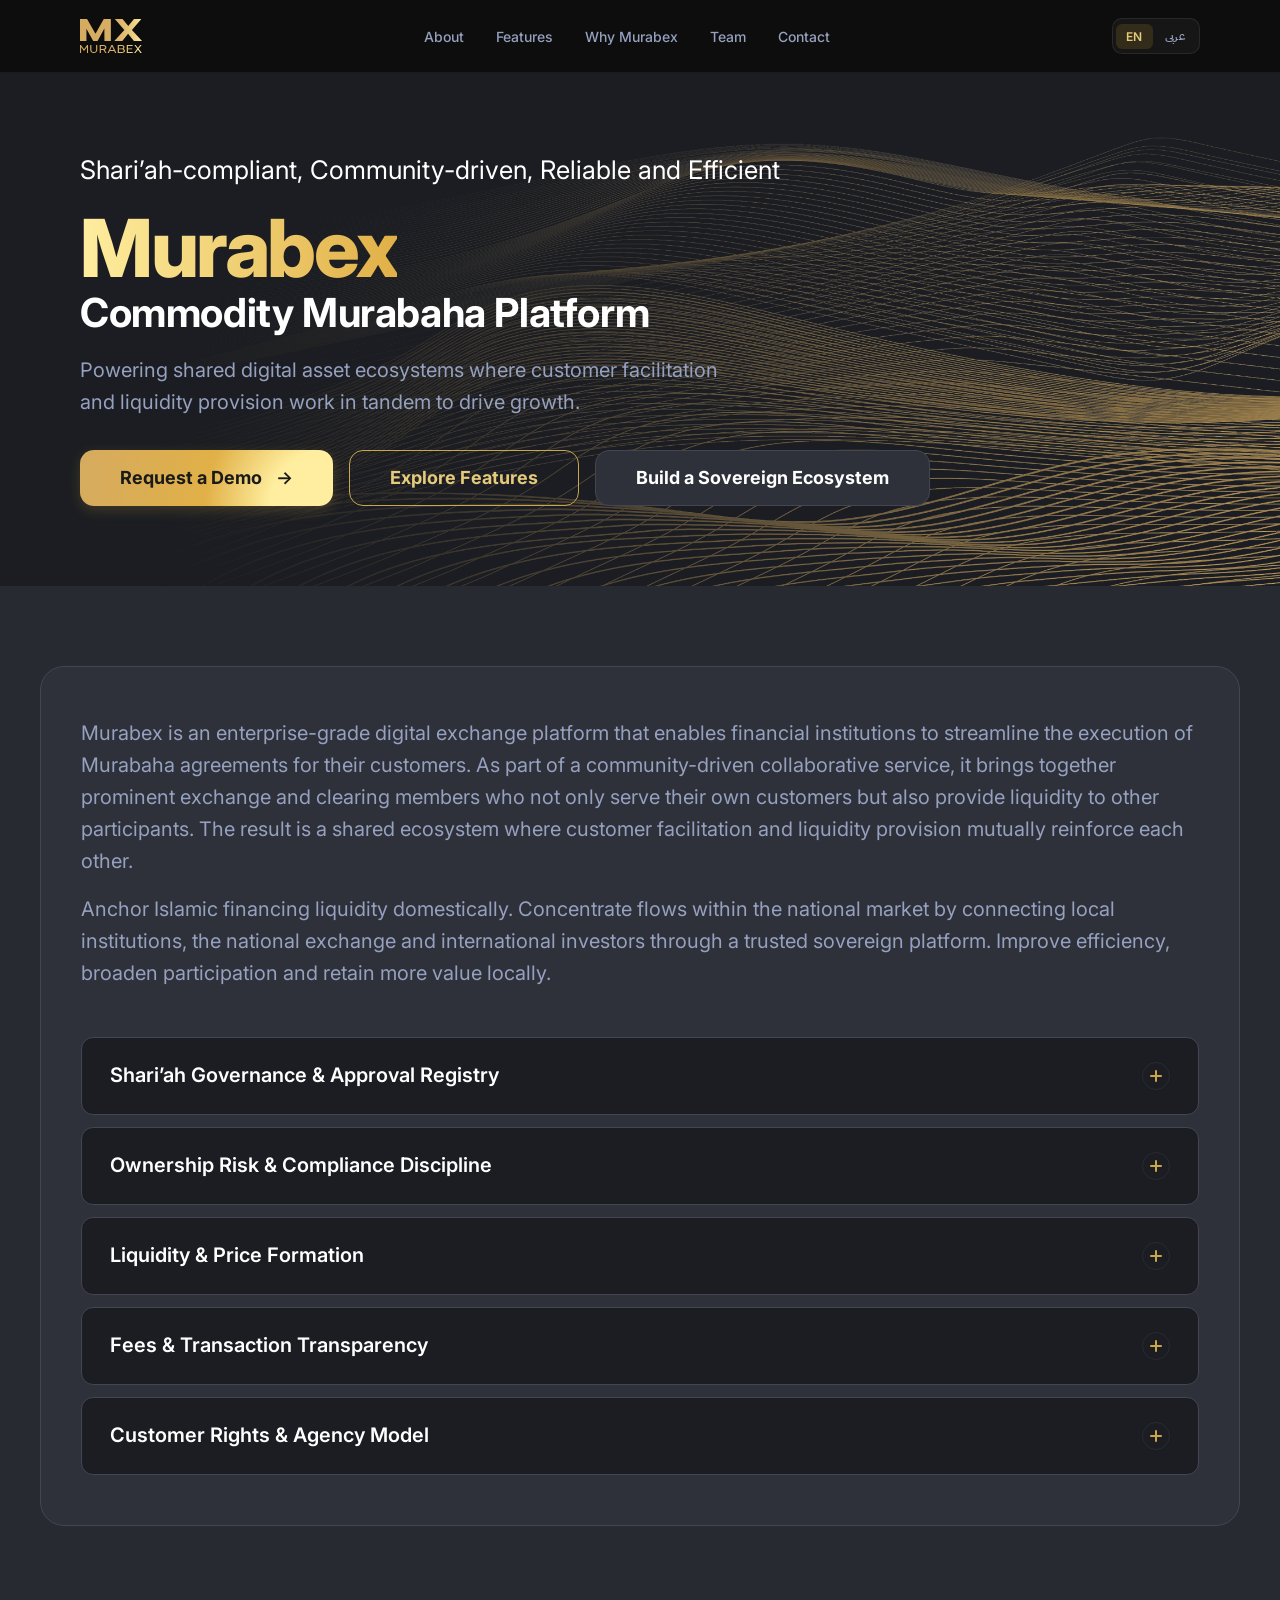
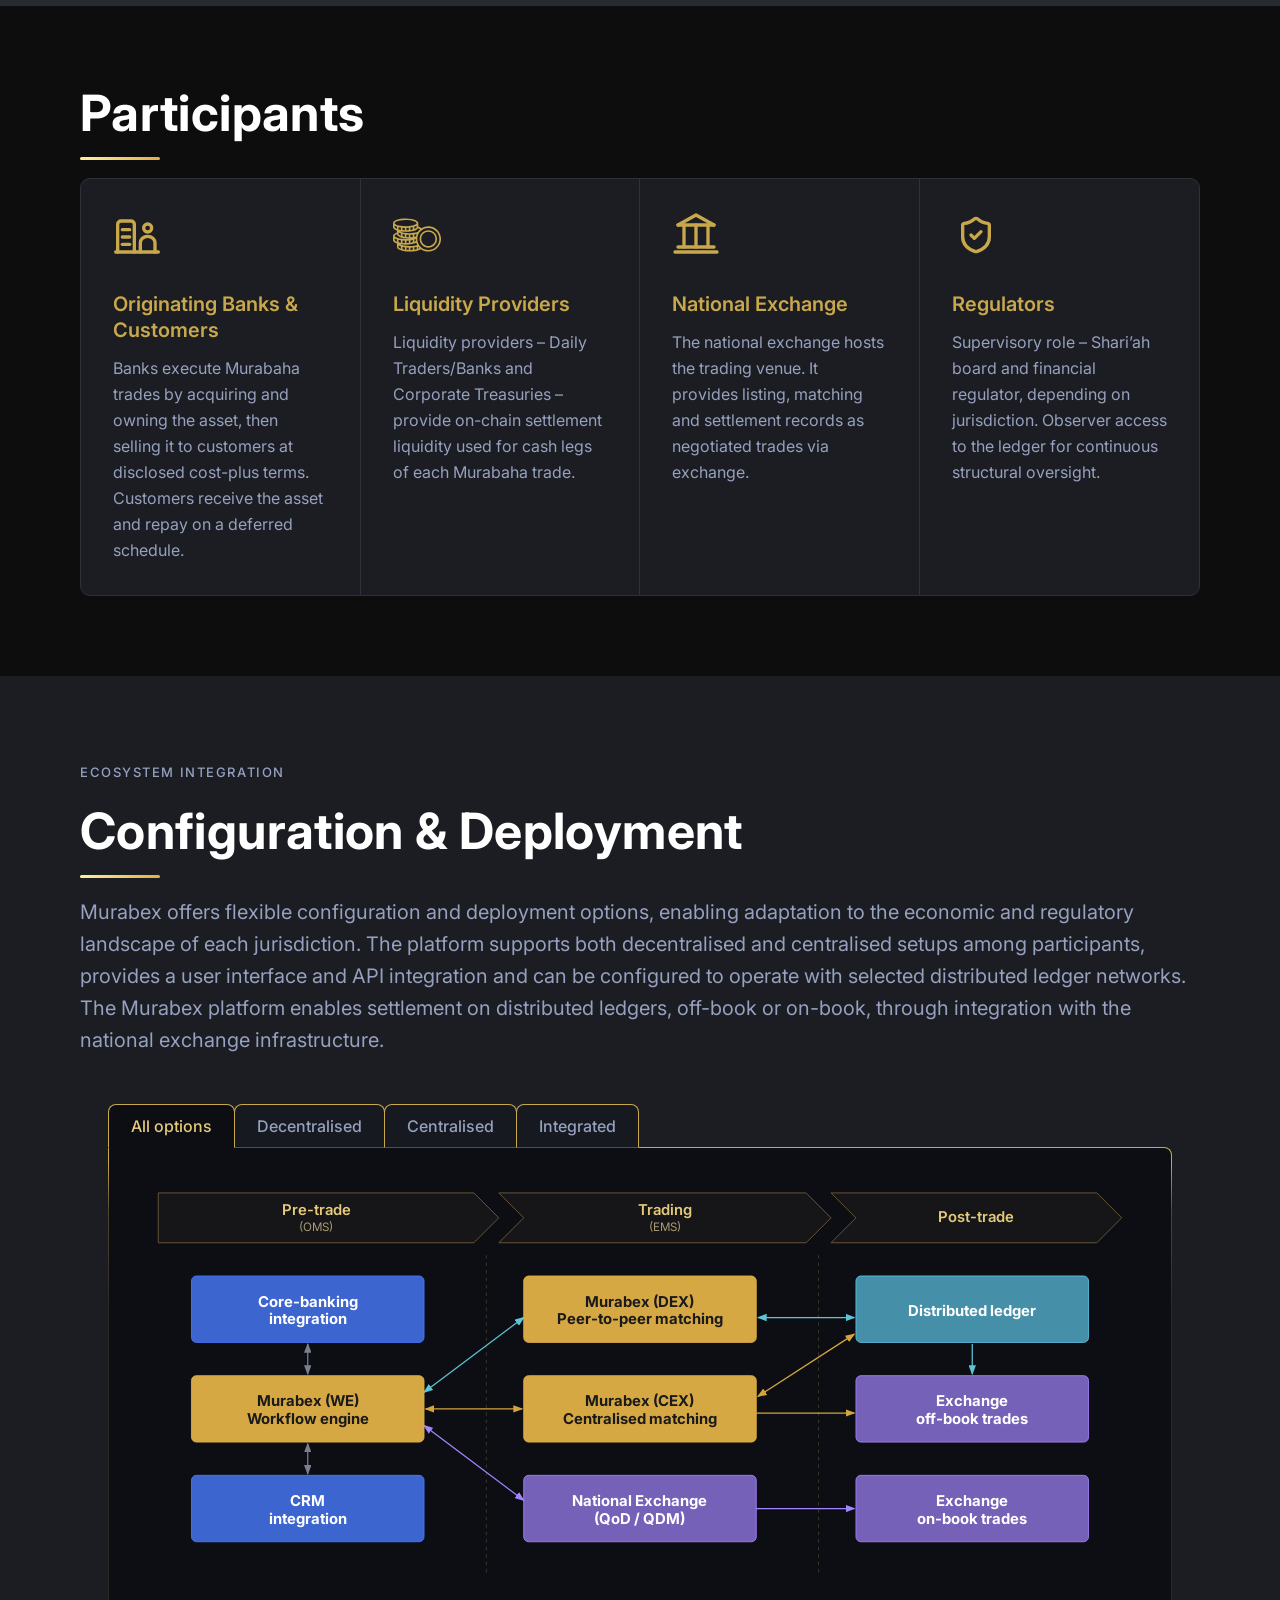
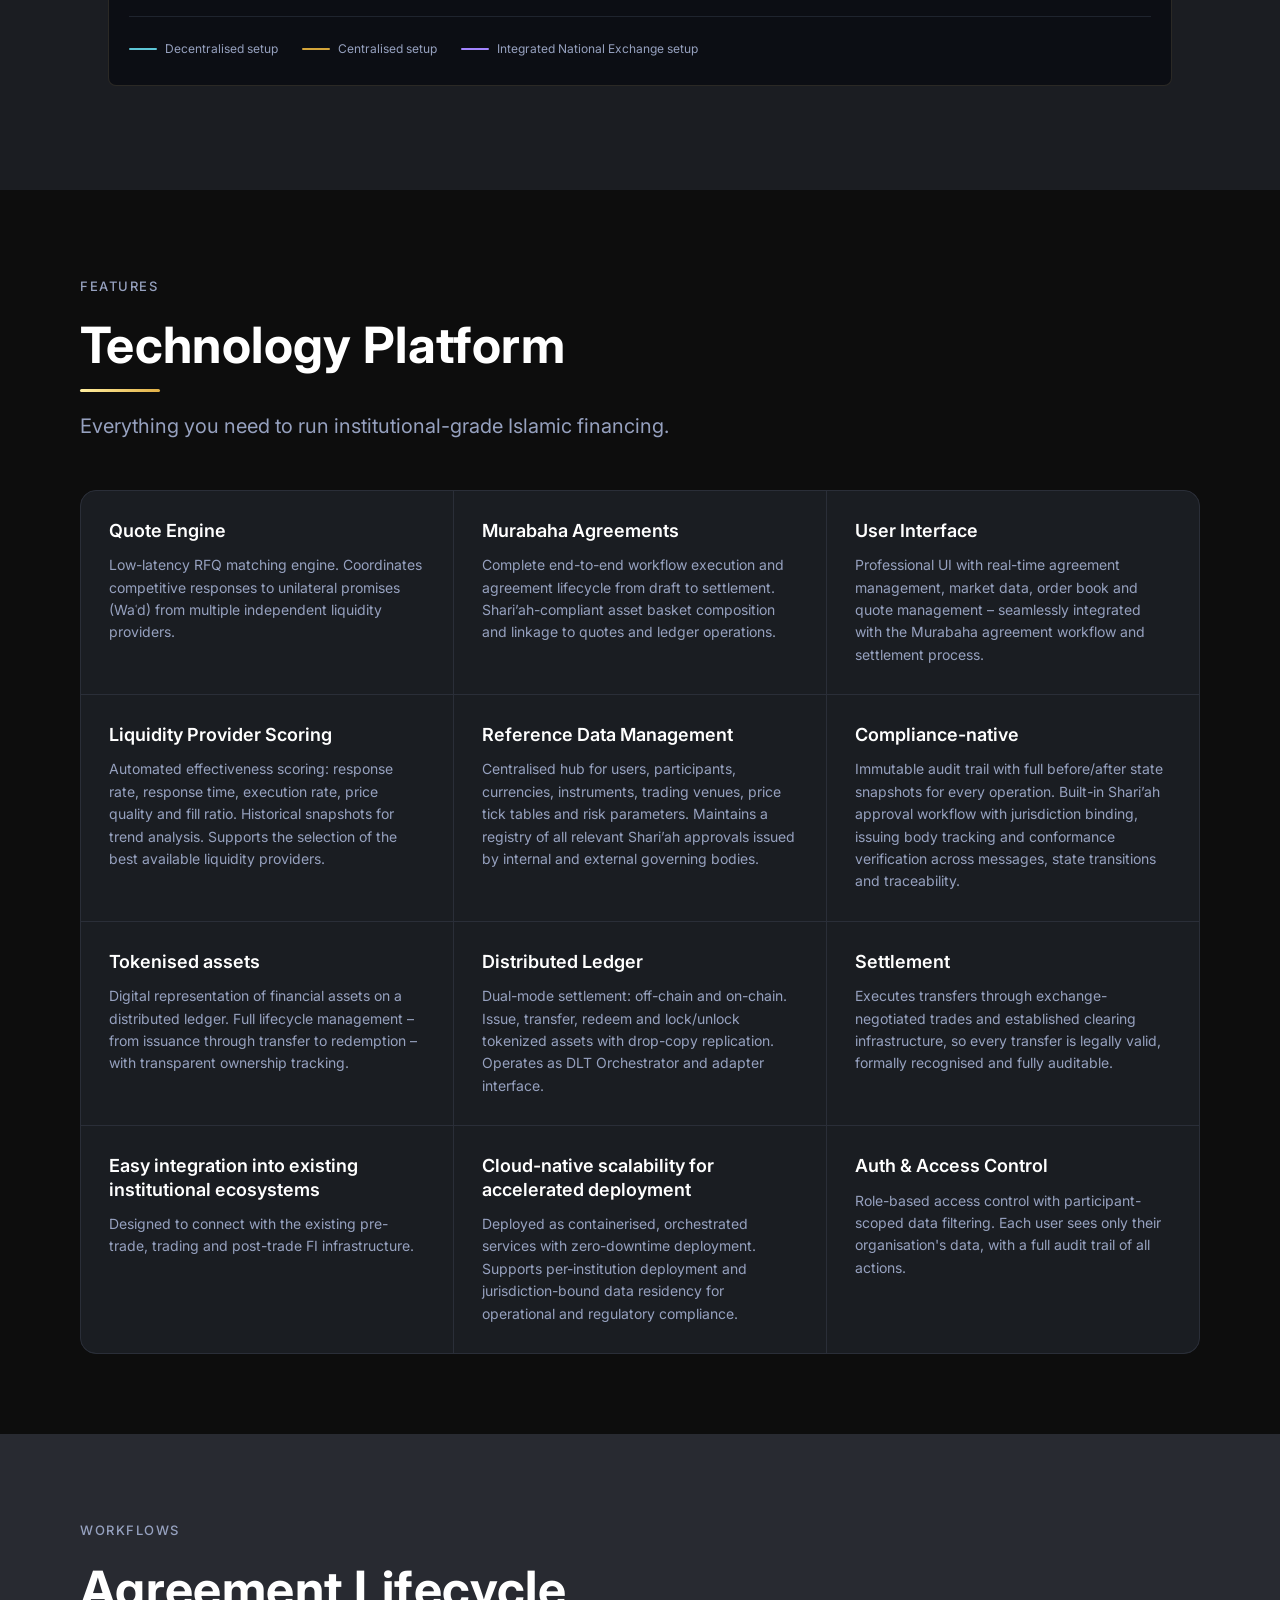
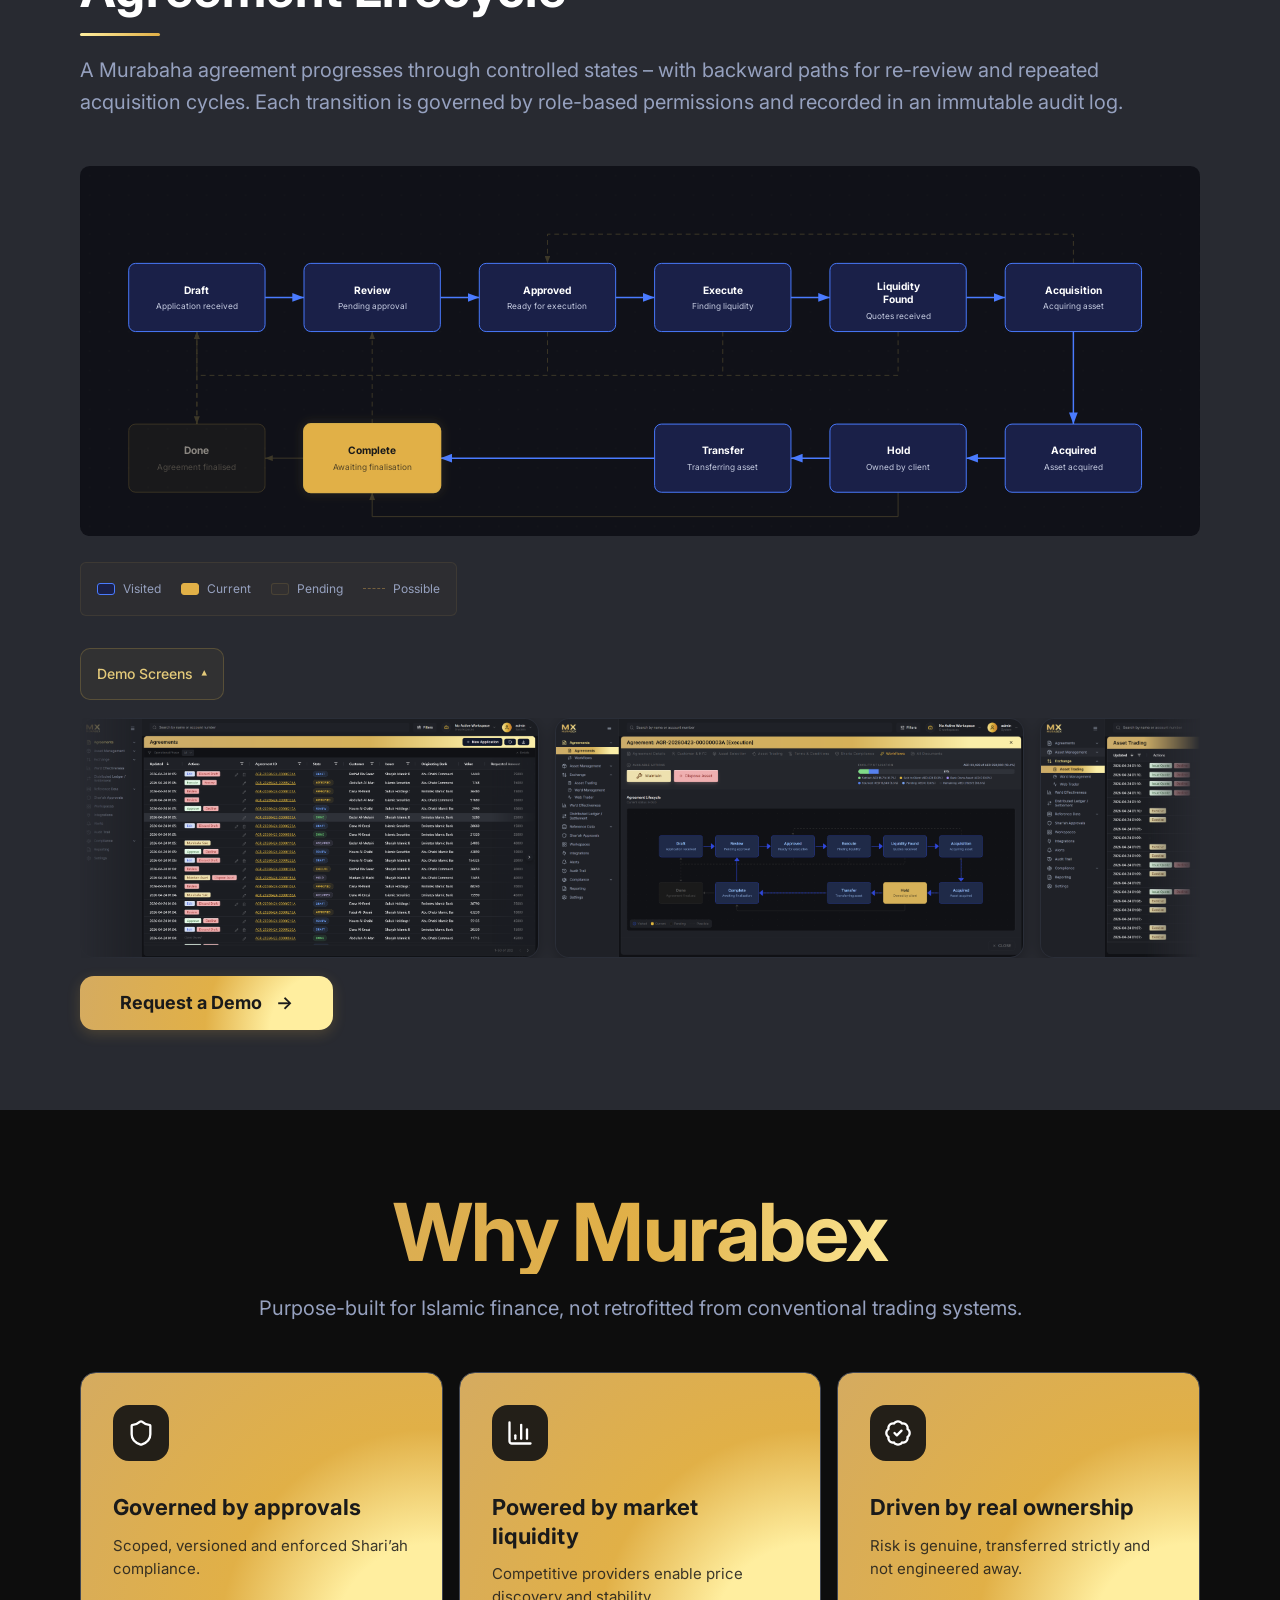
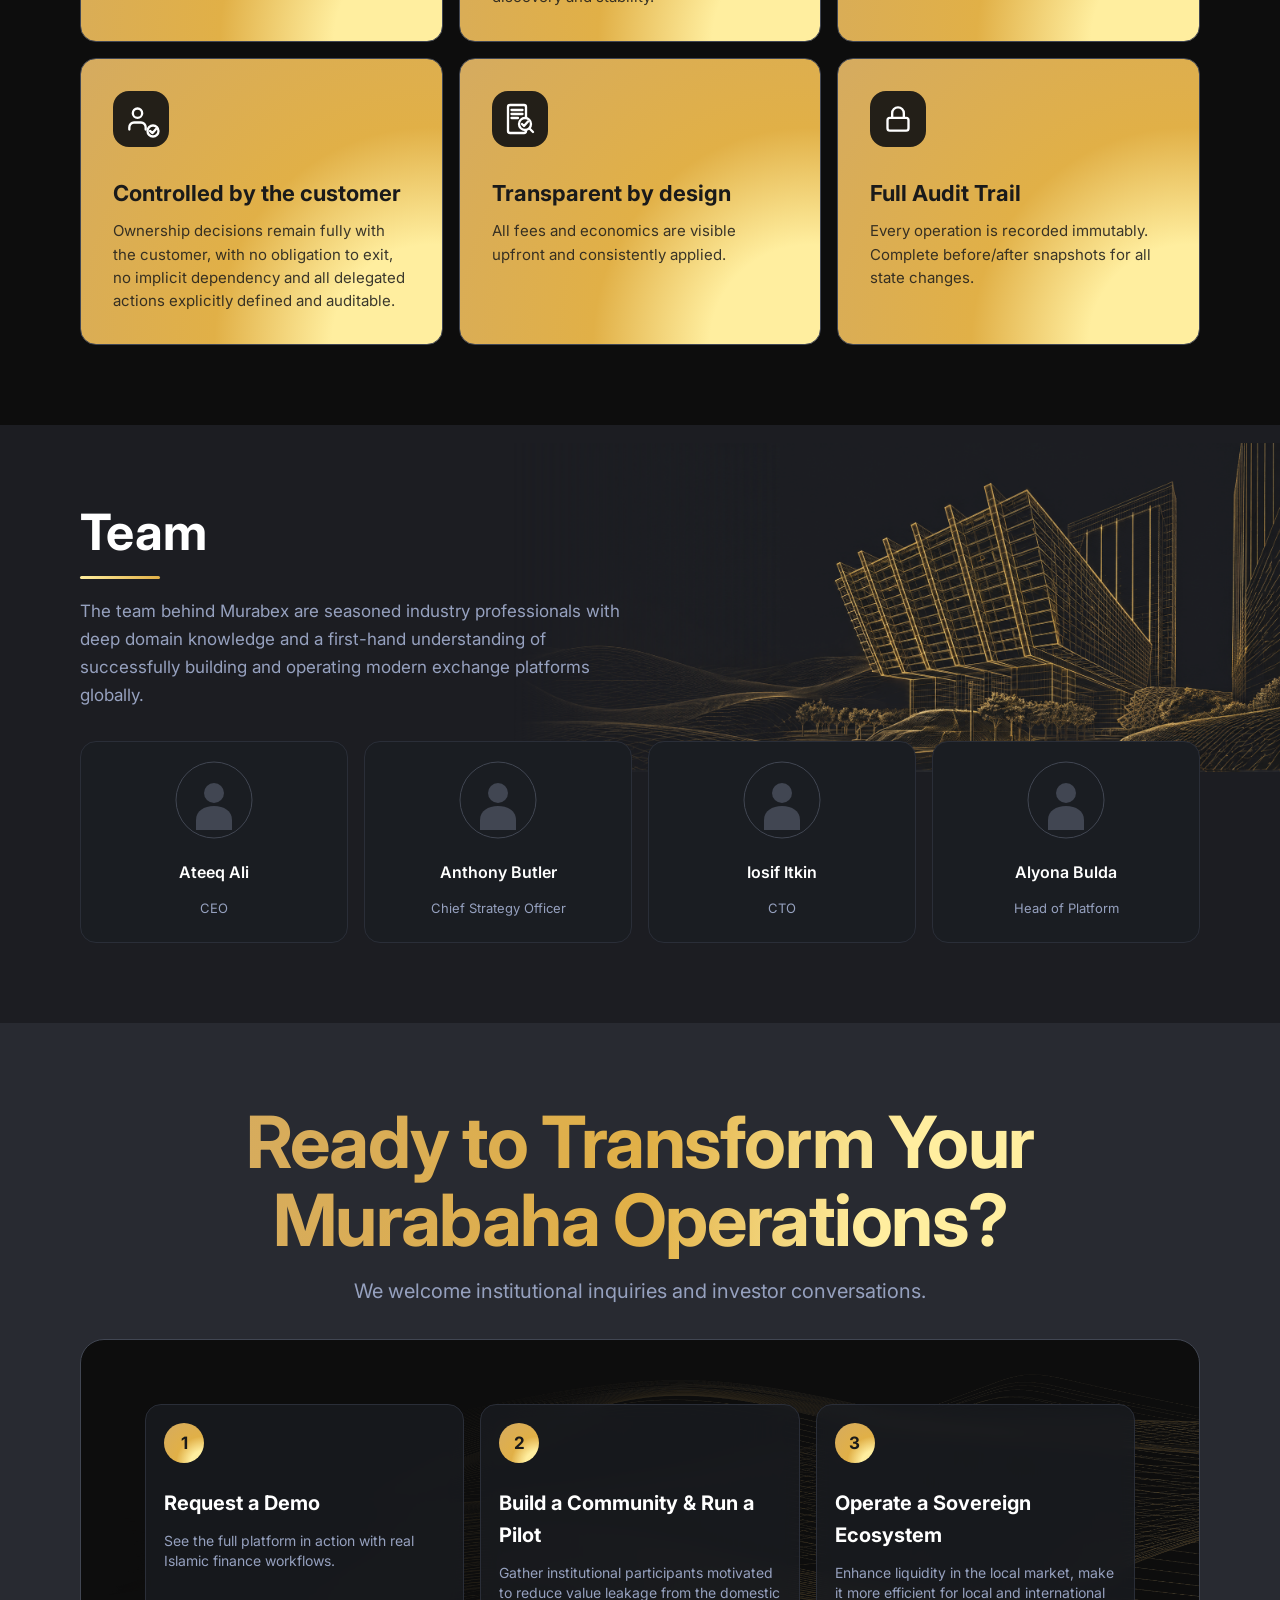
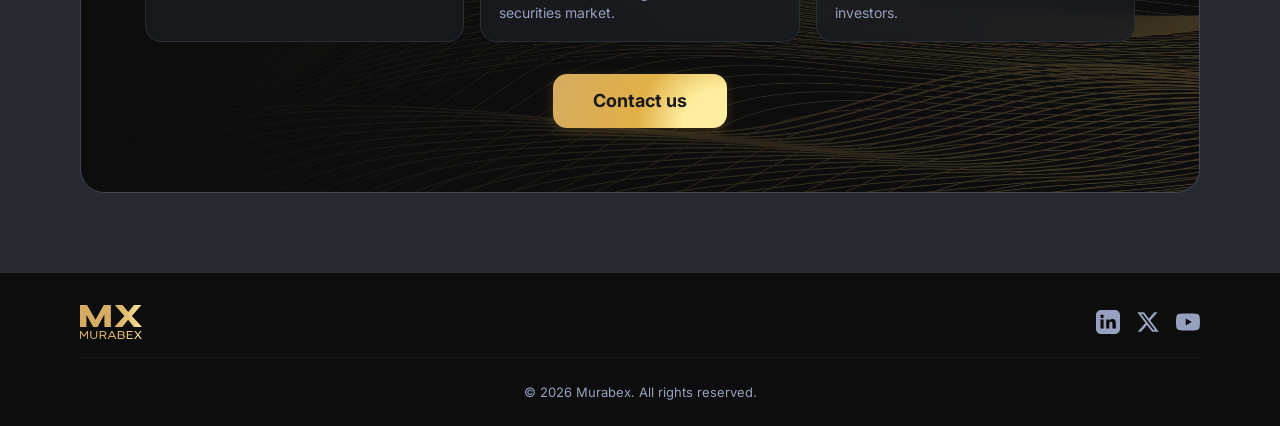
==== commit b9fe84d0: "added names" ====
--- a/index.html
+++ b/index.html
@@ -469,8 +469,7 @@
 
         <div class="team-intro">
             <div class="team-intro-text">
-                <h3>General Info</h3>
-                <p class="team-placeholder">Lorem ipsum dolor sit amet, consectetur adipiscing elit. Sed do eiusmod tempor incididunt ut labore et dolore magna aliqua. Ut enim ad minim veniam, quis nostrud exercitation ullamco laboris nisi ut aliquip ex ea commodo consequat.</p>
+                <p>The team behind Murabex are seasoned industry professionals with deep domain knowledge and a first-hand understanding of successfully building and operating modern exchange platforms globally.</p>
             </div>
         </div>
 
@@ -483,8 +482,8 @@
                         <path d="M22 60 C22 51, 30 46, 40 46 C50 46, 58 51, 58 60 L58 70 L22 70 Z" fill="#414652"/>
                     </svg>
                 </div>
-                <h4>Name TBD</h4>
-                <p>Role TBD</p>
+                <h4>Ateeq Ali</h4>
+                <p>CEO</p>
             </div>
             <div class="team-card">
                 <div class="team-avatar" aria-hidden="true">
@@ -494,8 +493,8 @@
                         <path d="M22 60 C22 51, 30 46, 40 46 C50 46, 58 51, 58 60 L58 70 L22 70 Z" fill="#414652"/>
                     </svg>
                 </div>
-                <h4>Name TBD</h4>
-                <p>Role TBD</p>
+                <h4>Anthony Butler</h4>
+                <p>Chief Strategy Officer</p>
             </div>
             <div class="team-card">
                 <div class="team-avatar" aria-hidden="true">
@@ -505,8 +504,8 @@
                         <path d="M22 60 C22 51, 30 46, 40 46 C50 46, 58 51, 58 60 L58 70 L22 70 Z" fill="#414652"/>
                     </svg>
                 </div>
-                <h4>Name TBD</h4>
-                <p>Role TBD</p>
+                <h4>Iosif Itkin</h4>
+                <p>CTO</p>
             </div>
             <div class="team-card">
                 <div class="team-avatar" aria-hidden="true">
@@ -516,8 +515,8 @@
                         <path d="M22 60 C22 51, 30 46, 40 46 C50 46, 58 51, 58 60 L58 70 L22 70 Z" fill="#414652"/>
                     </svg>
                 </div>
-                <h4>Name TBD</h4>
-                <p>Role TBD</p>
+                <h4>Alyona Bulda</h4>
+                <p>Head of Platform</p>
             </div>
         </div>
     </div>
--- a/css/style.css
+++ b/css/style.css
@@ -1119,7 +1119,7 @@
    WHY MURABEX — gold cards with dark text
    ========================================================= */
 .why-section {
-    background: var(--bg-lifted);
+    background: var(--bg);
     text-align: center;
 }
 
@@ -1509,7 +1509,7 @@
     position: absolute;
     inset: 0;
     width: 100%;
-    height: 100%;
+    height: 110%;
     object-fit: cover;
     opacity: 0.3;
     z-index: 0;
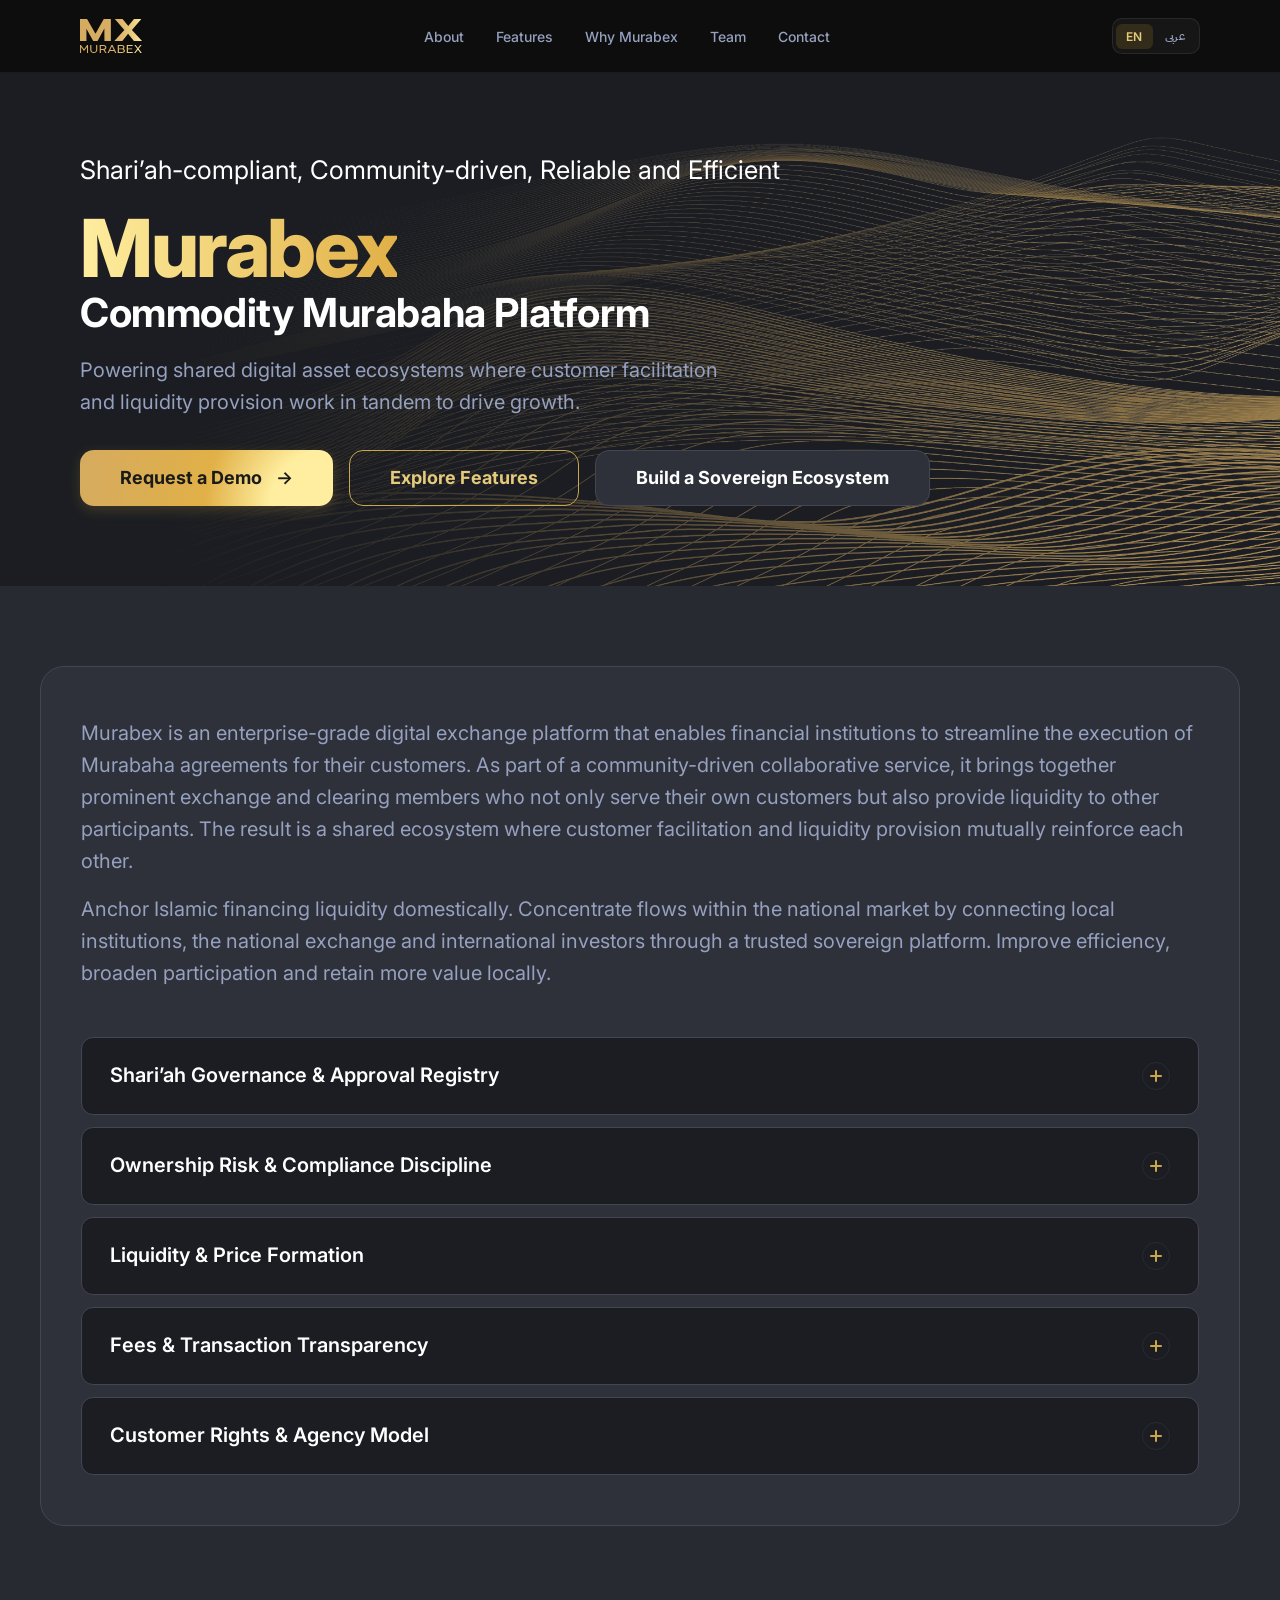
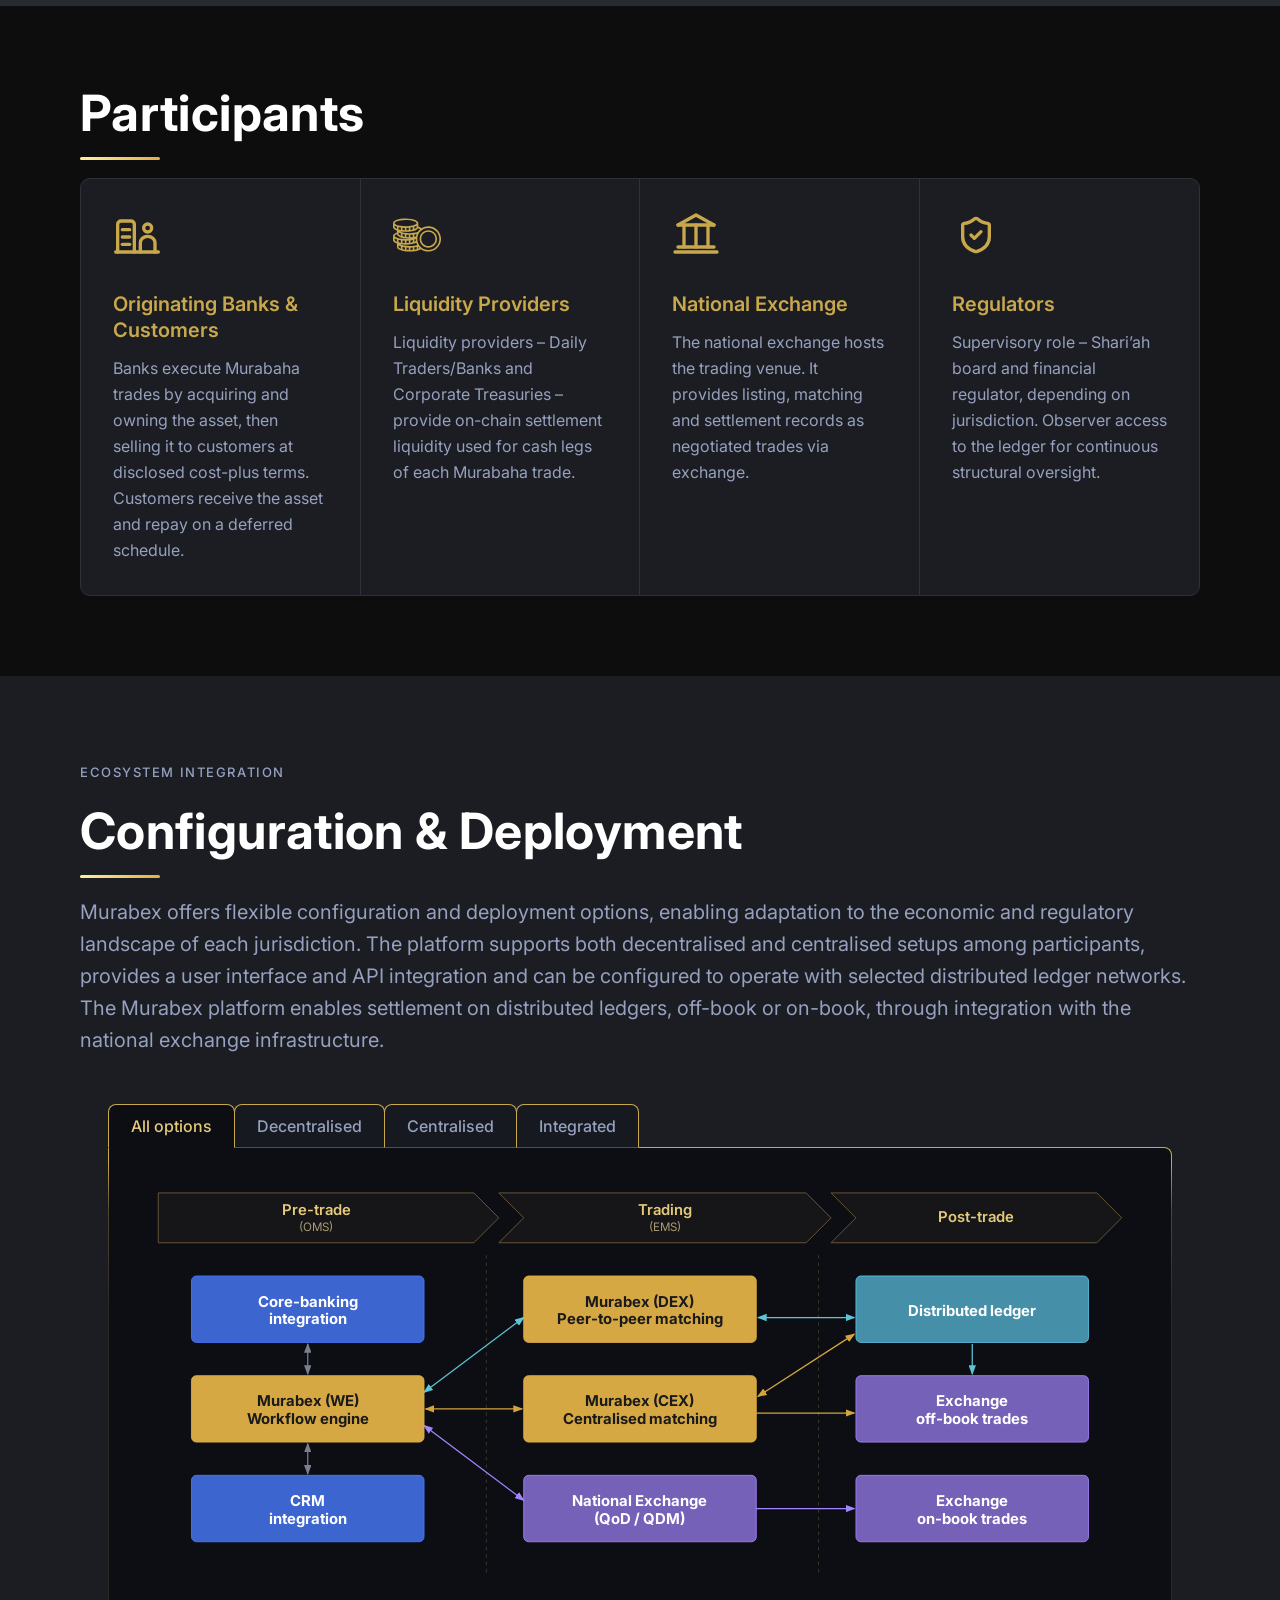
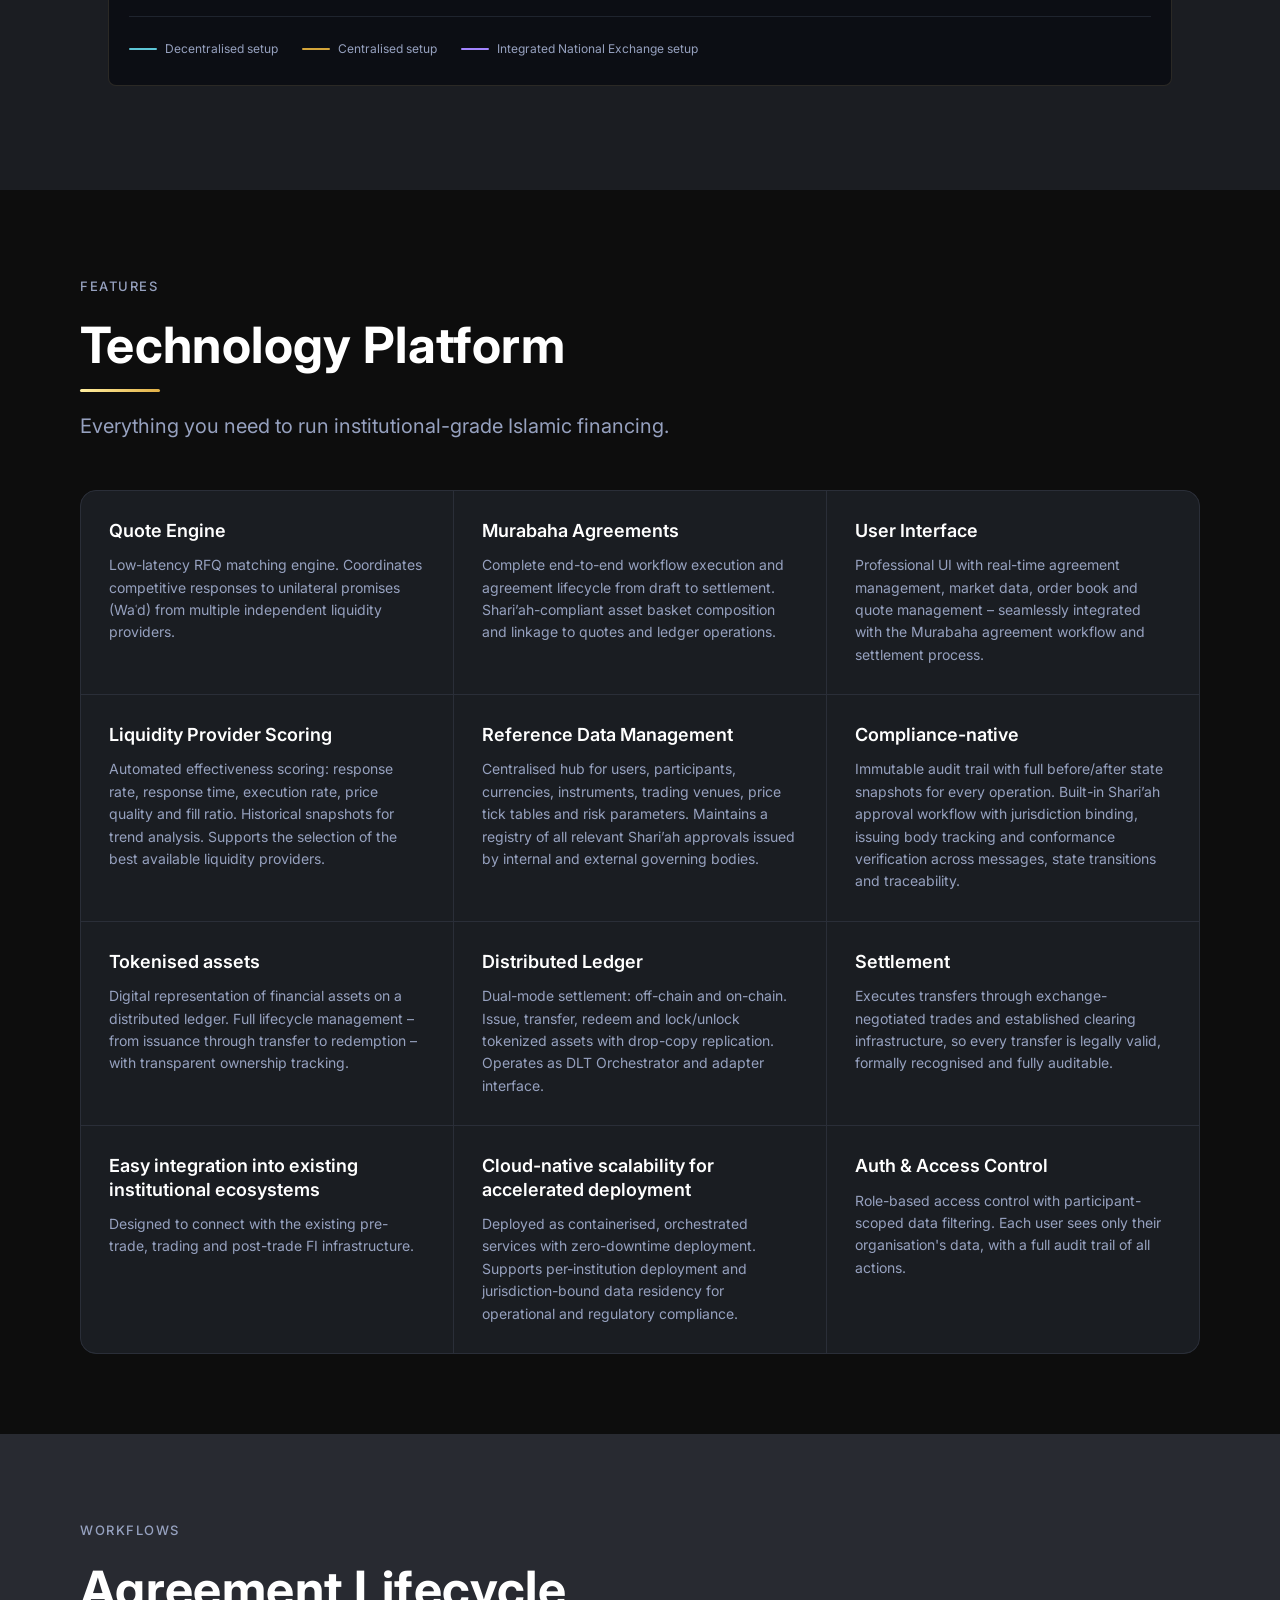
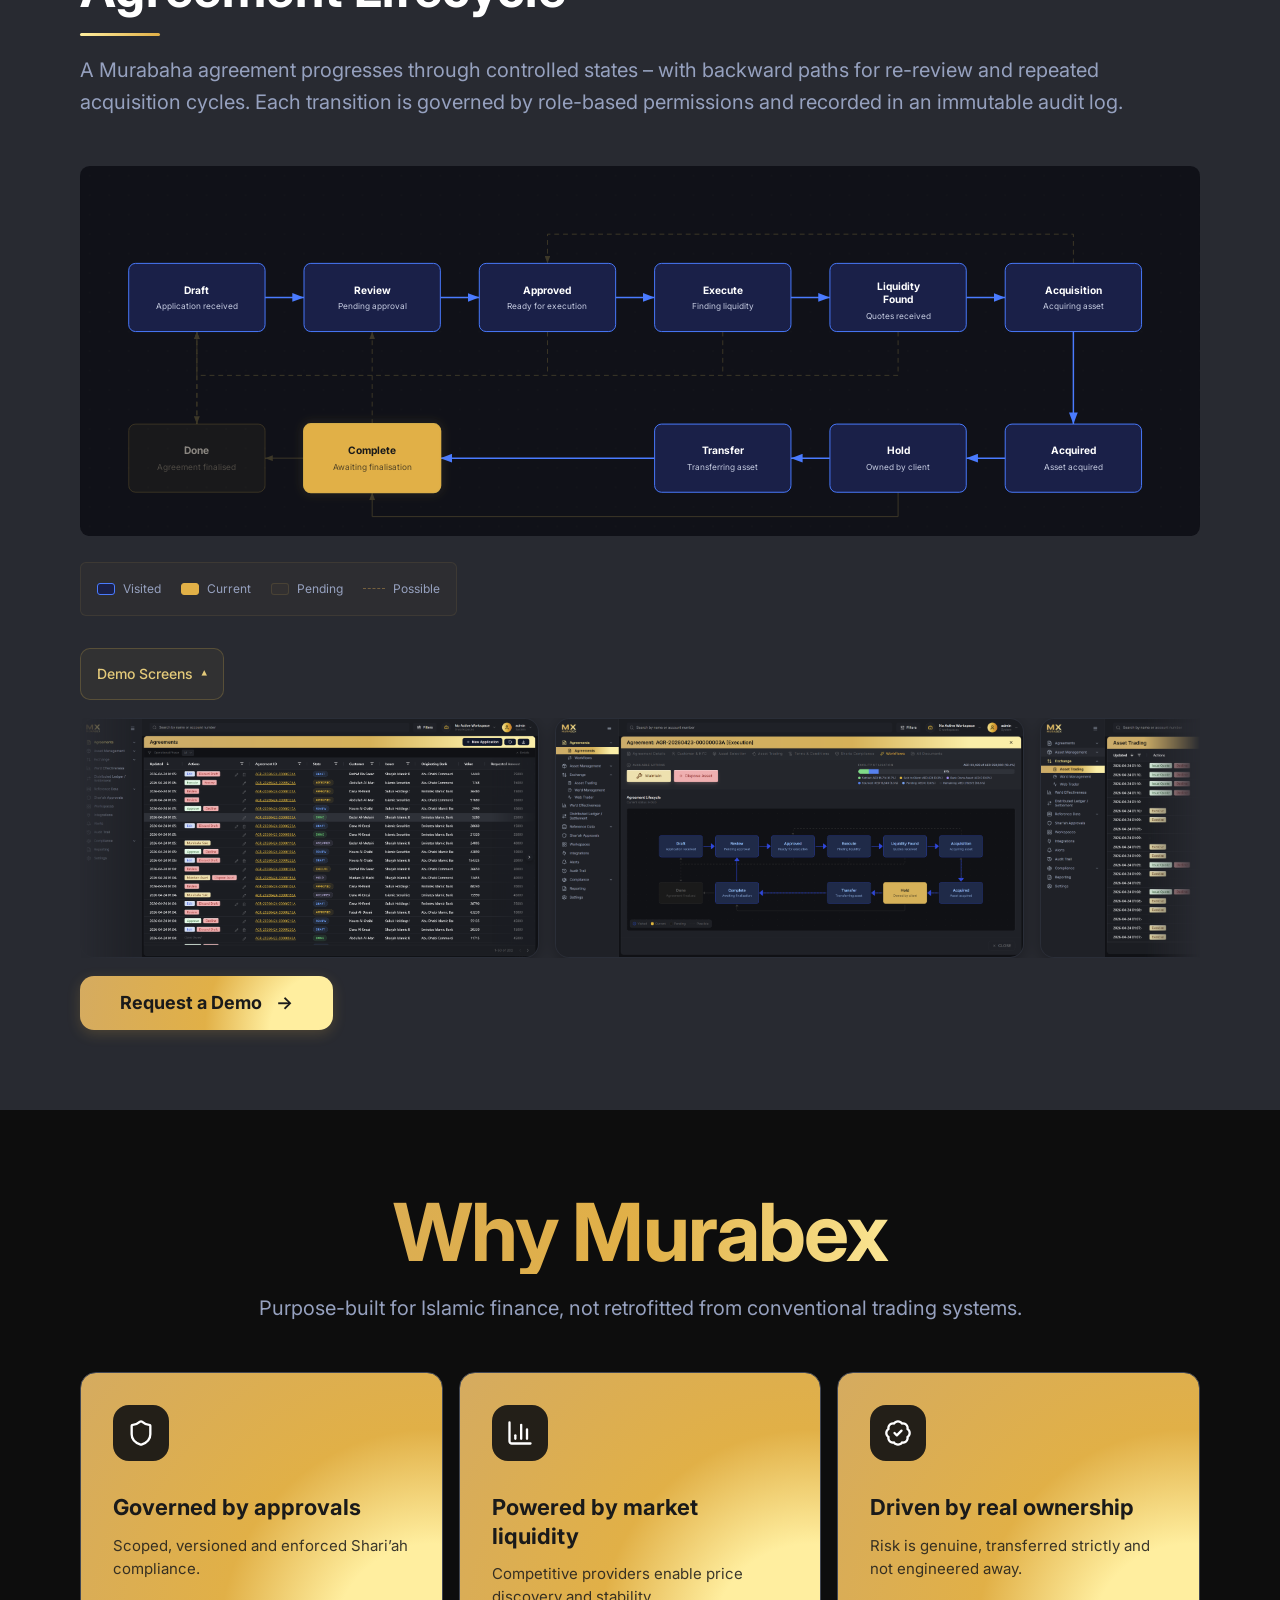
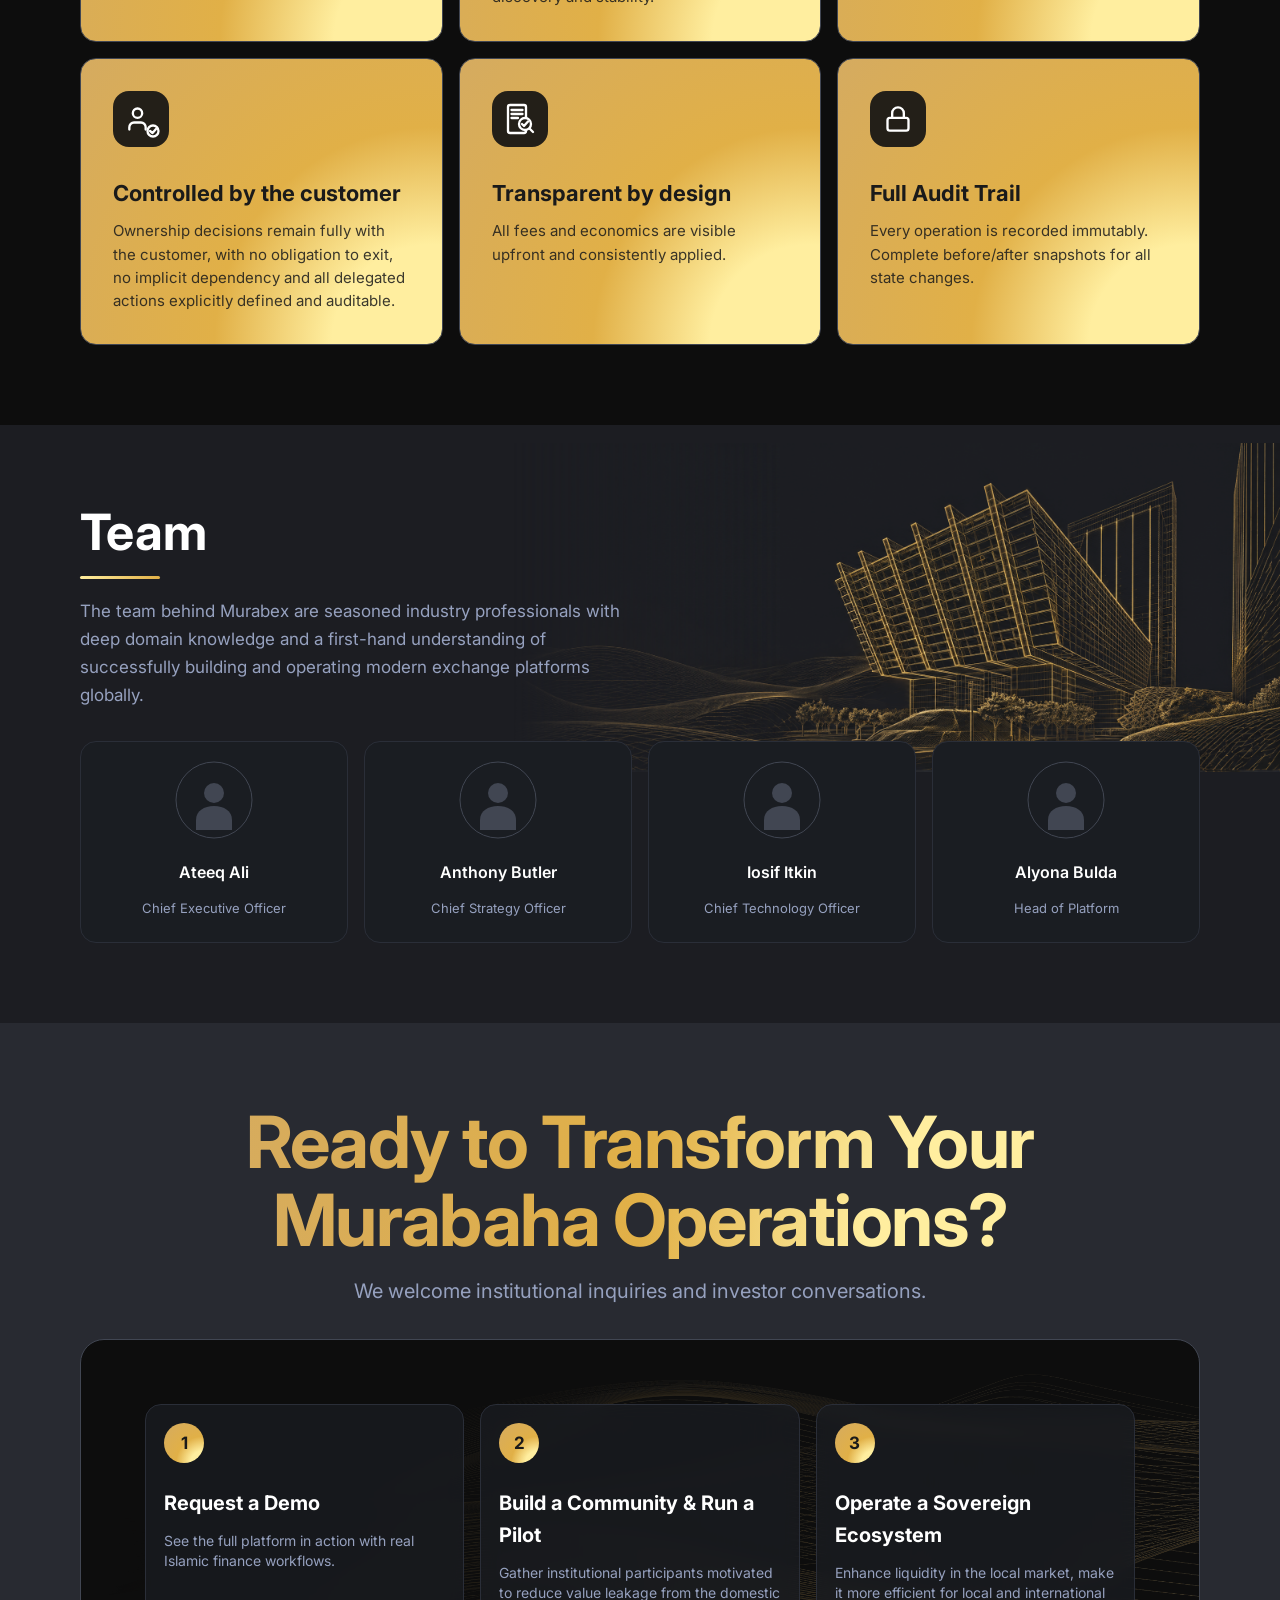
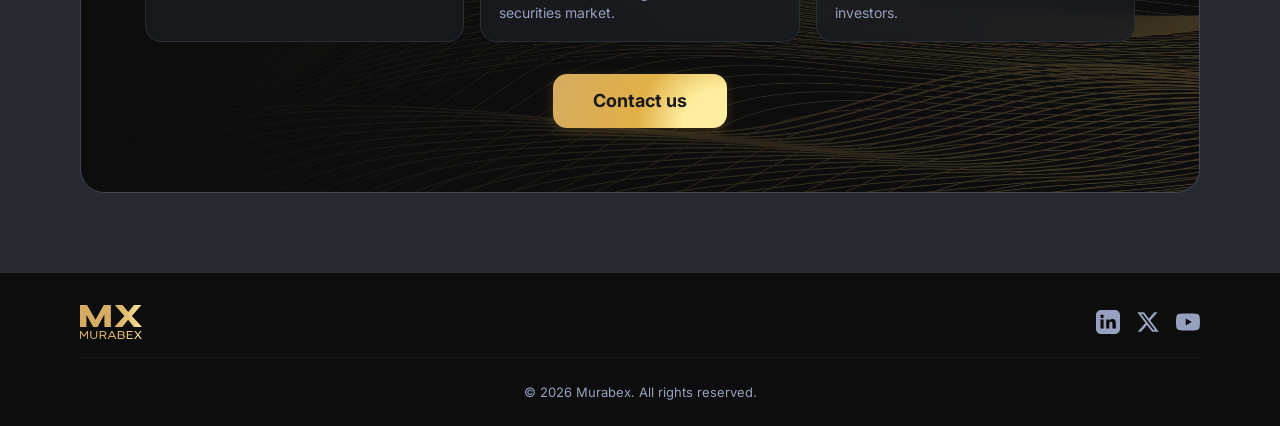
==== commit 2ff6a0e1: "Merge branch 'main' of https://github.com/exactpro/murabex-landing Social Media Links" ====
--- a/index.html
+++ b/index.html
@@ -483,7 +483,7 @@
                     </svg>
                 </div>
                 <h4>Ateeq Ali</h4>
-                <p>CEO</p>
+                <p>Chief Executive Officer</p>
             </div>
             <div class="team-card">
                 <div class="team-avatar" aria-hidden="true">
@@ -505,7 +505,7 @@
                     </svg>
                 </div>
                 <h4>Iosif Itkin</h4>
-                <p>CTO</p>
+                <p>Chief Technology Officer</p>
             </div>
             <div class="team-card">
                 <div class="team-avatar" aria-hidden="true">
@@ -565,7 +565,7 @@
                 <a href="https://x.com/murabex" aria-label="X" target="_blank" rel="noopener noreferrer">
                     <svg viewBox="0 0 24 24" fill="currentColor" aria-hidden="true" focusable="false"><path d="M18.244 2.25h3.308l-7.227 8.26 8.502 11.24H16.17l-5.214-6.817L4.99 21.75H1.68l7.73-8.835L1.254 2.25H8.08l4.713 6.231zm-1.161 17.52h1.833L7.084 4.126H5.117L17.083 19.77z"/></svg>
                 </a>
-                <a href="https://www.youtube.com/@murabex" aria-label="YouTube" target="_blank" rel="noopener noreferrer">
+                <a href="https://www.linkedin.com/company/murabex" aria-label="YouTube" target="_blank" rel="noopener noreferrer">
                     <svg viewBox="0 0 24 24" fill="currentColor" aria-hidden="true" focusable="false"><path d="M23.498 6.186c-.276-1.039-1.089-1.858-2.122-2.136C19.505 3.546 12 3.546 12 3.546s-7.505 0-9.377.504C1.591 4.328.778 5.147.502 6.186 0 8.07 0 12 0 12s0 3.93.502 5.814c.276 1.039 1.089 1.858 2.122 2.136 1.871.504 9.377.504 9.377.504s7.505 0 9.377-.504c1.032-.278 1.846-1.097 2.122-2.136C24 15.93 24 12 24 12s0-3.93-.502-5.814zM9.75 15.568V8.432L15.818 12 9.75 15.568z"/></svg>
                 </a>
             </div>
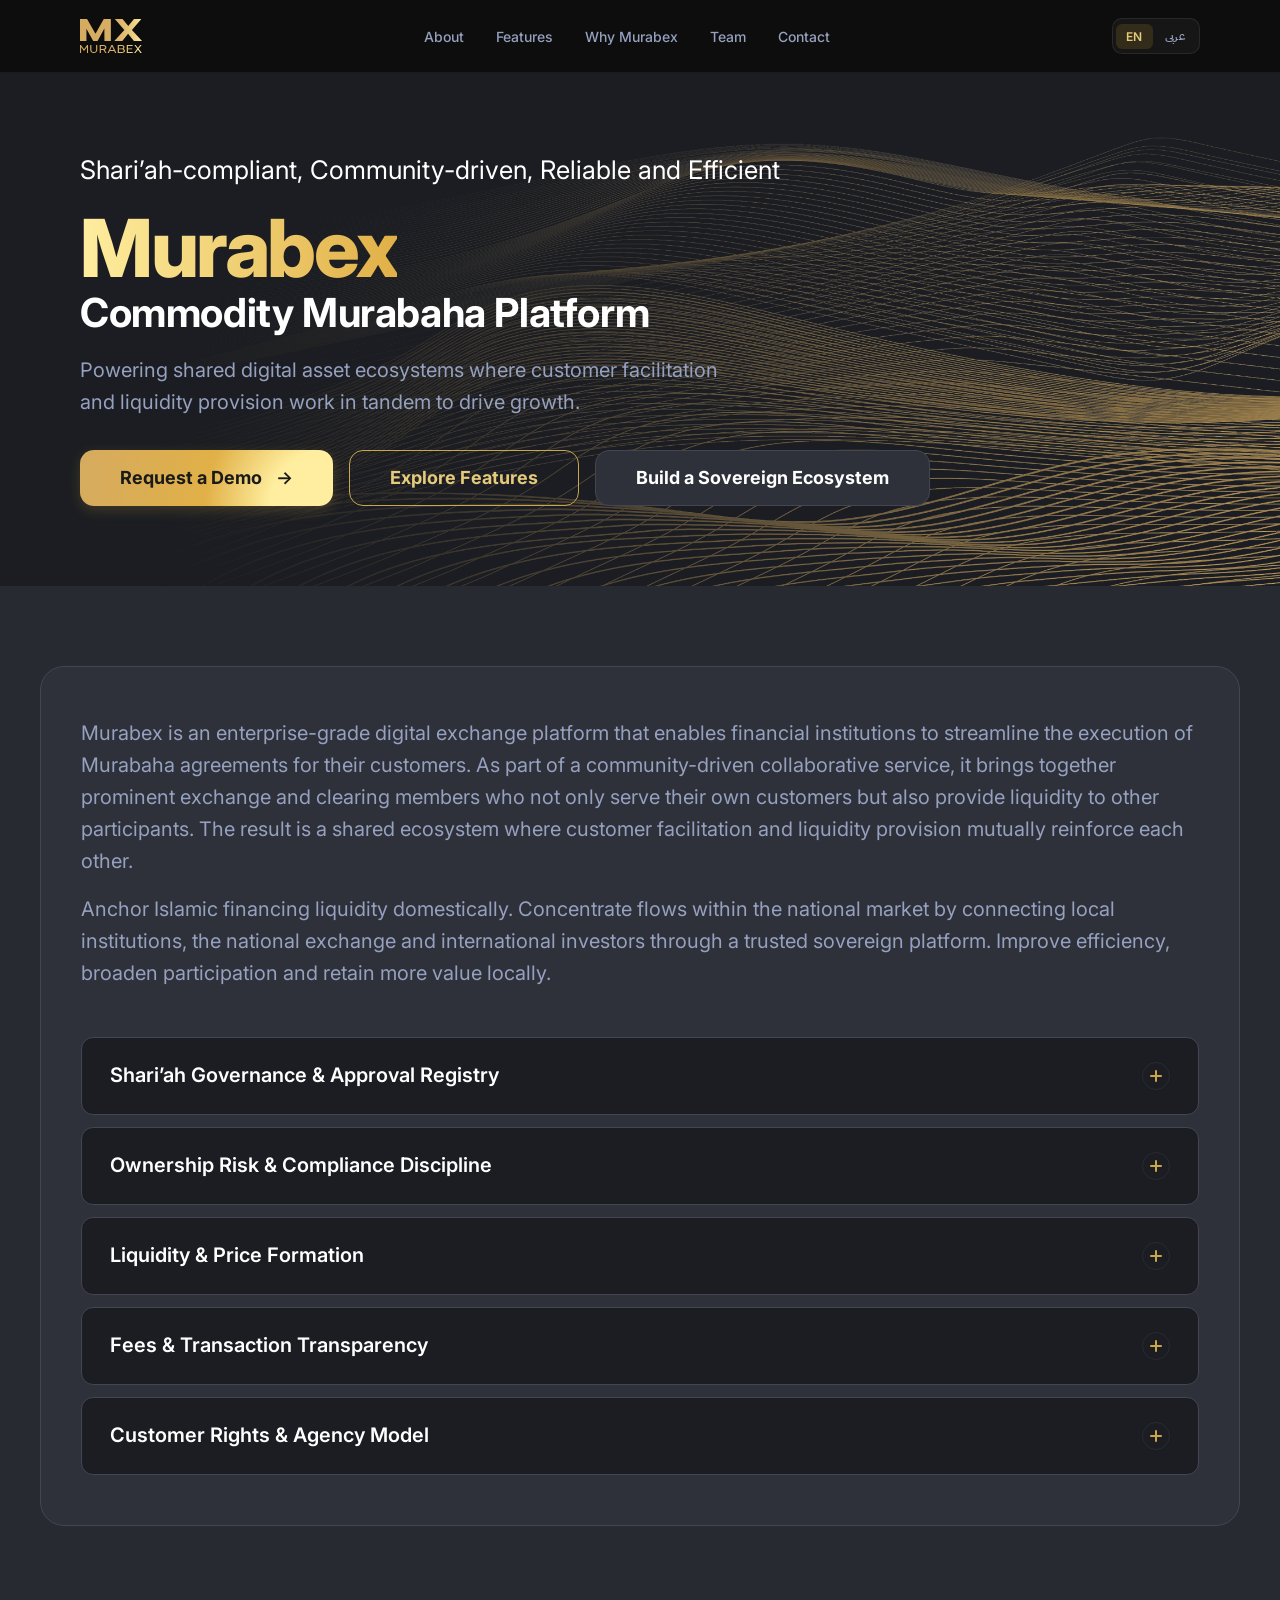
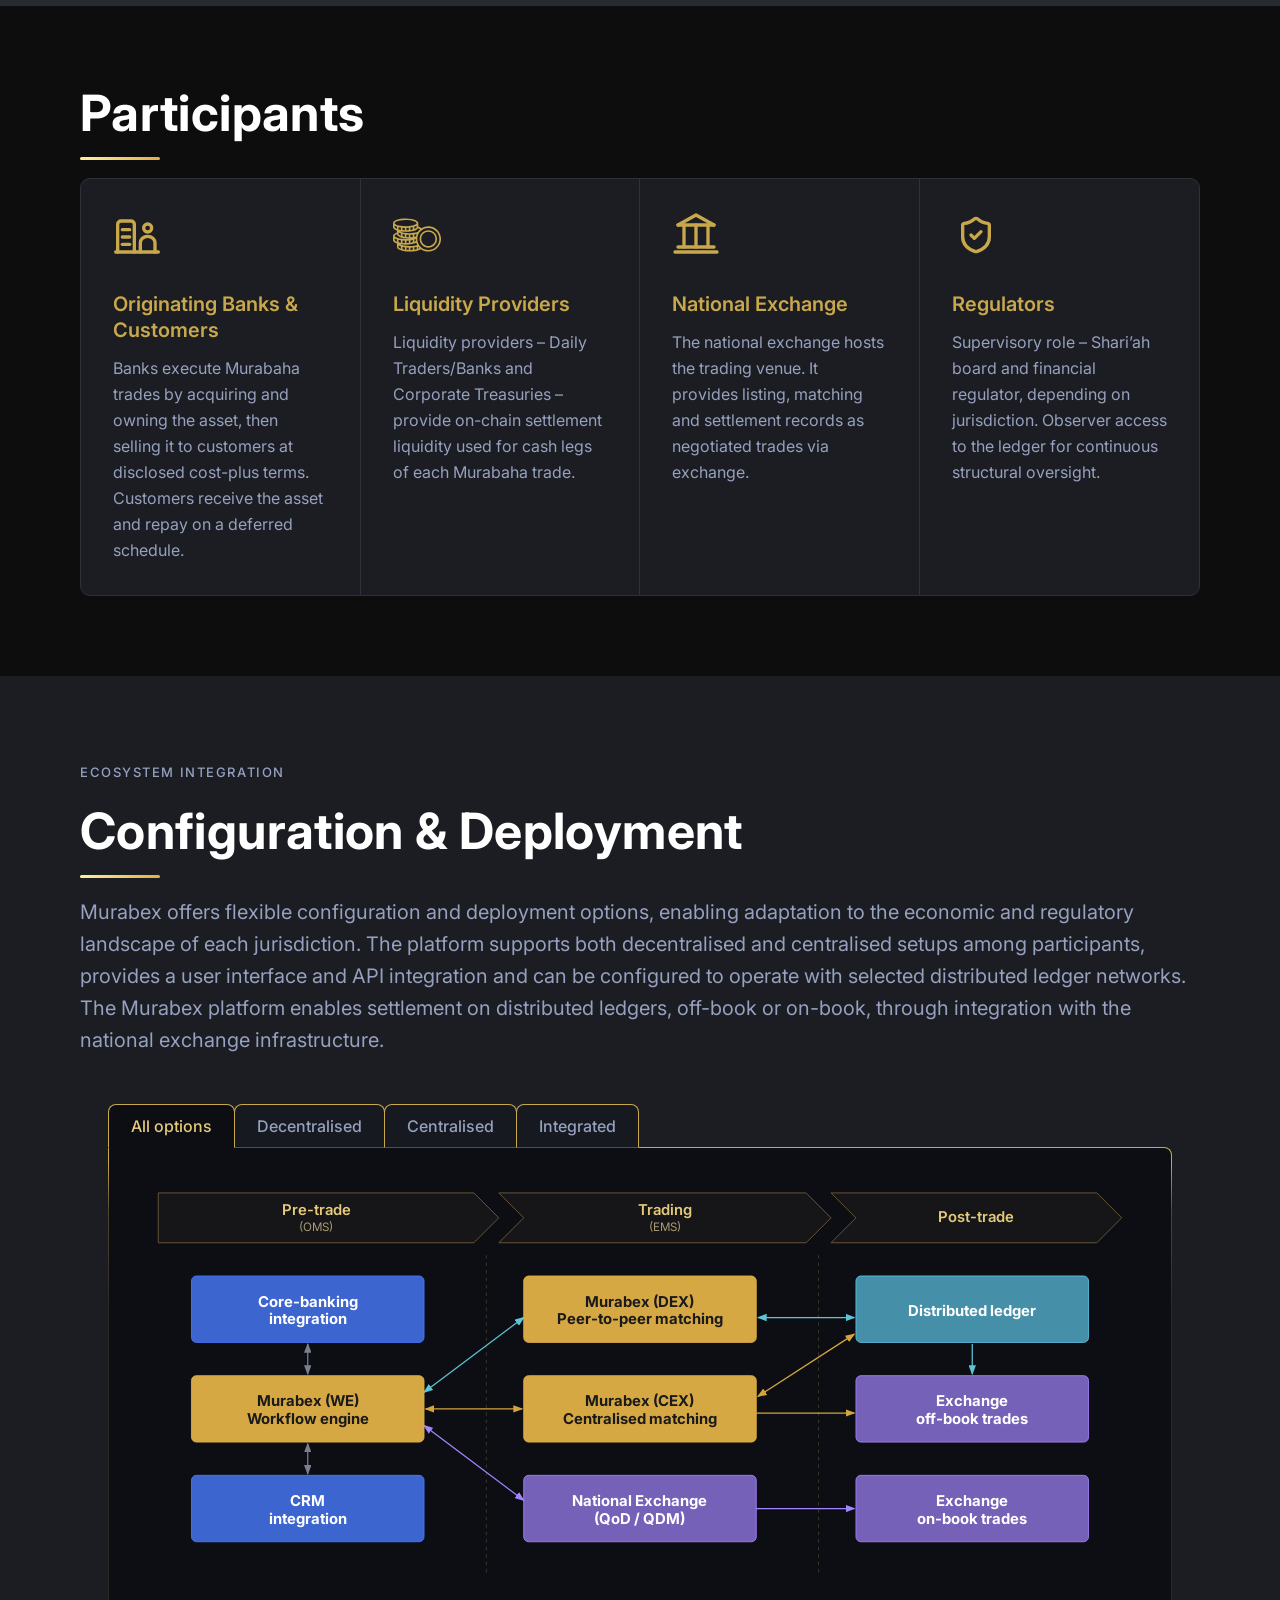
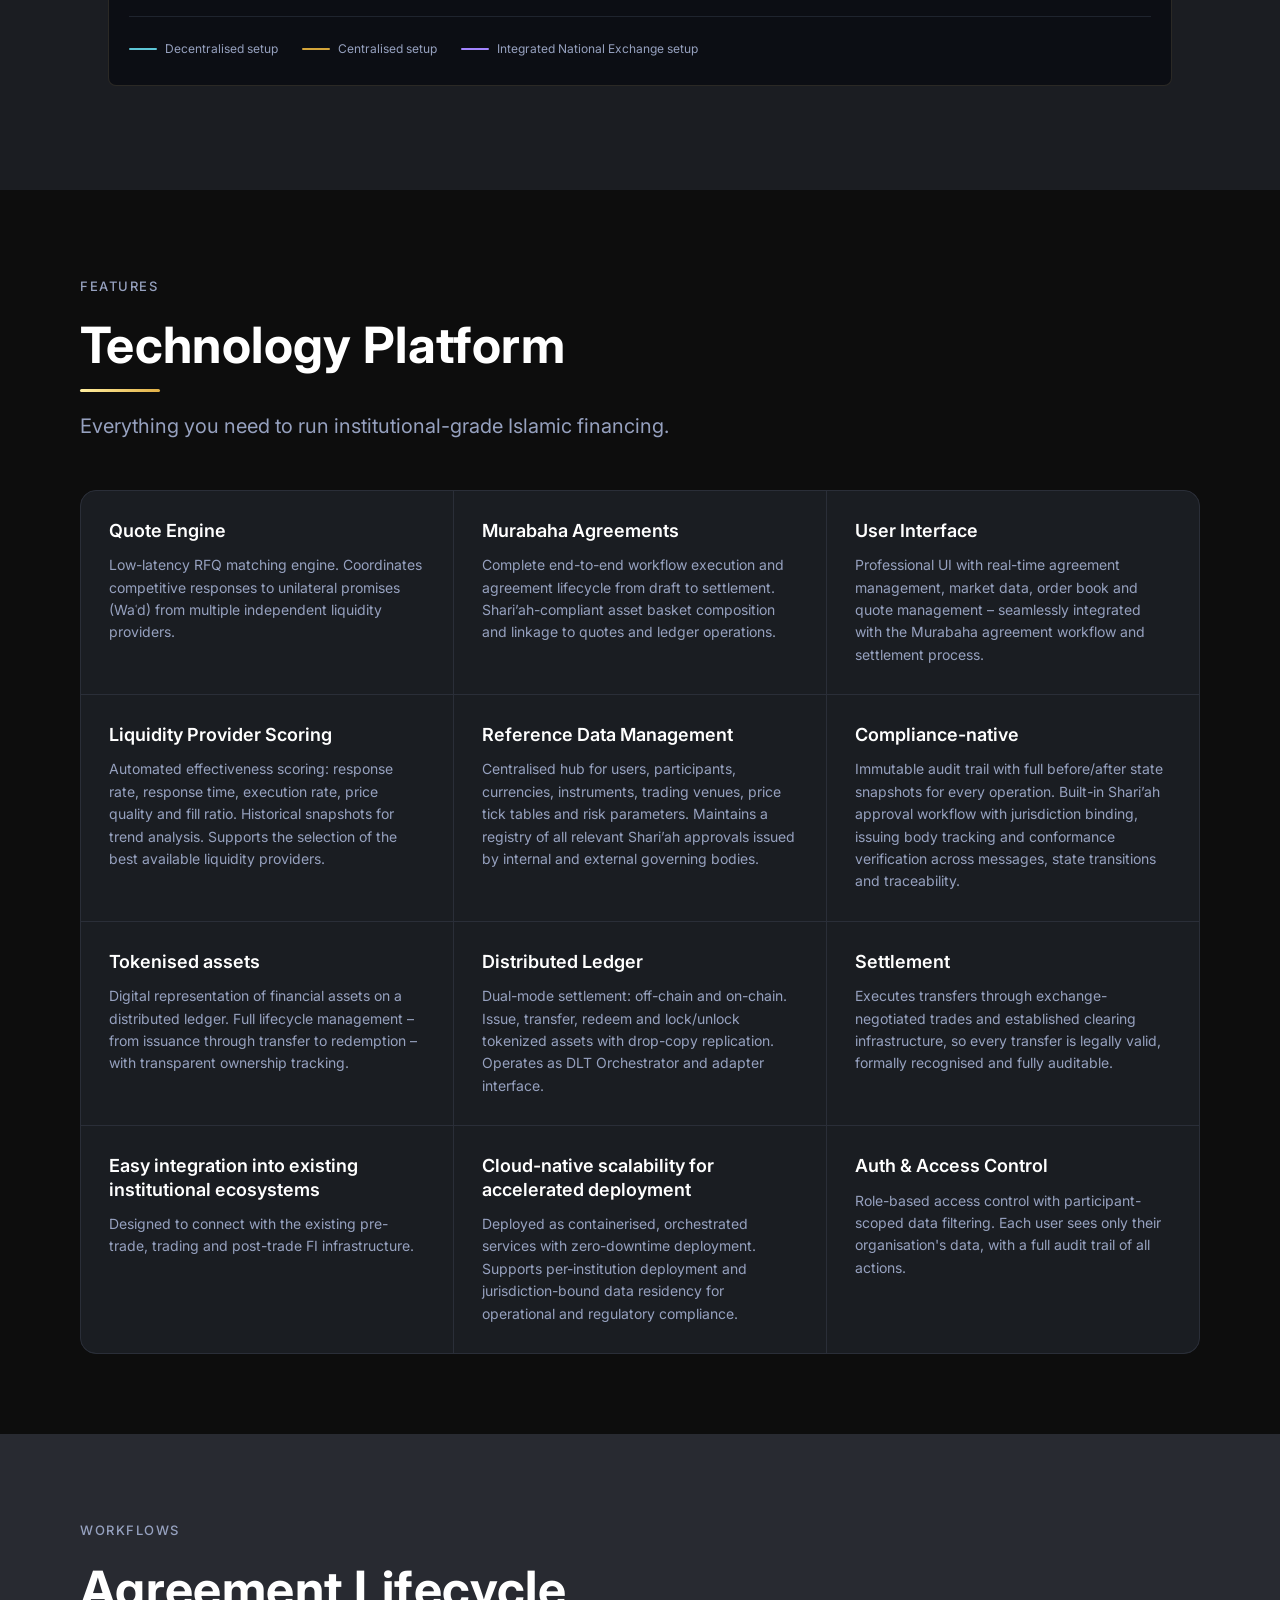
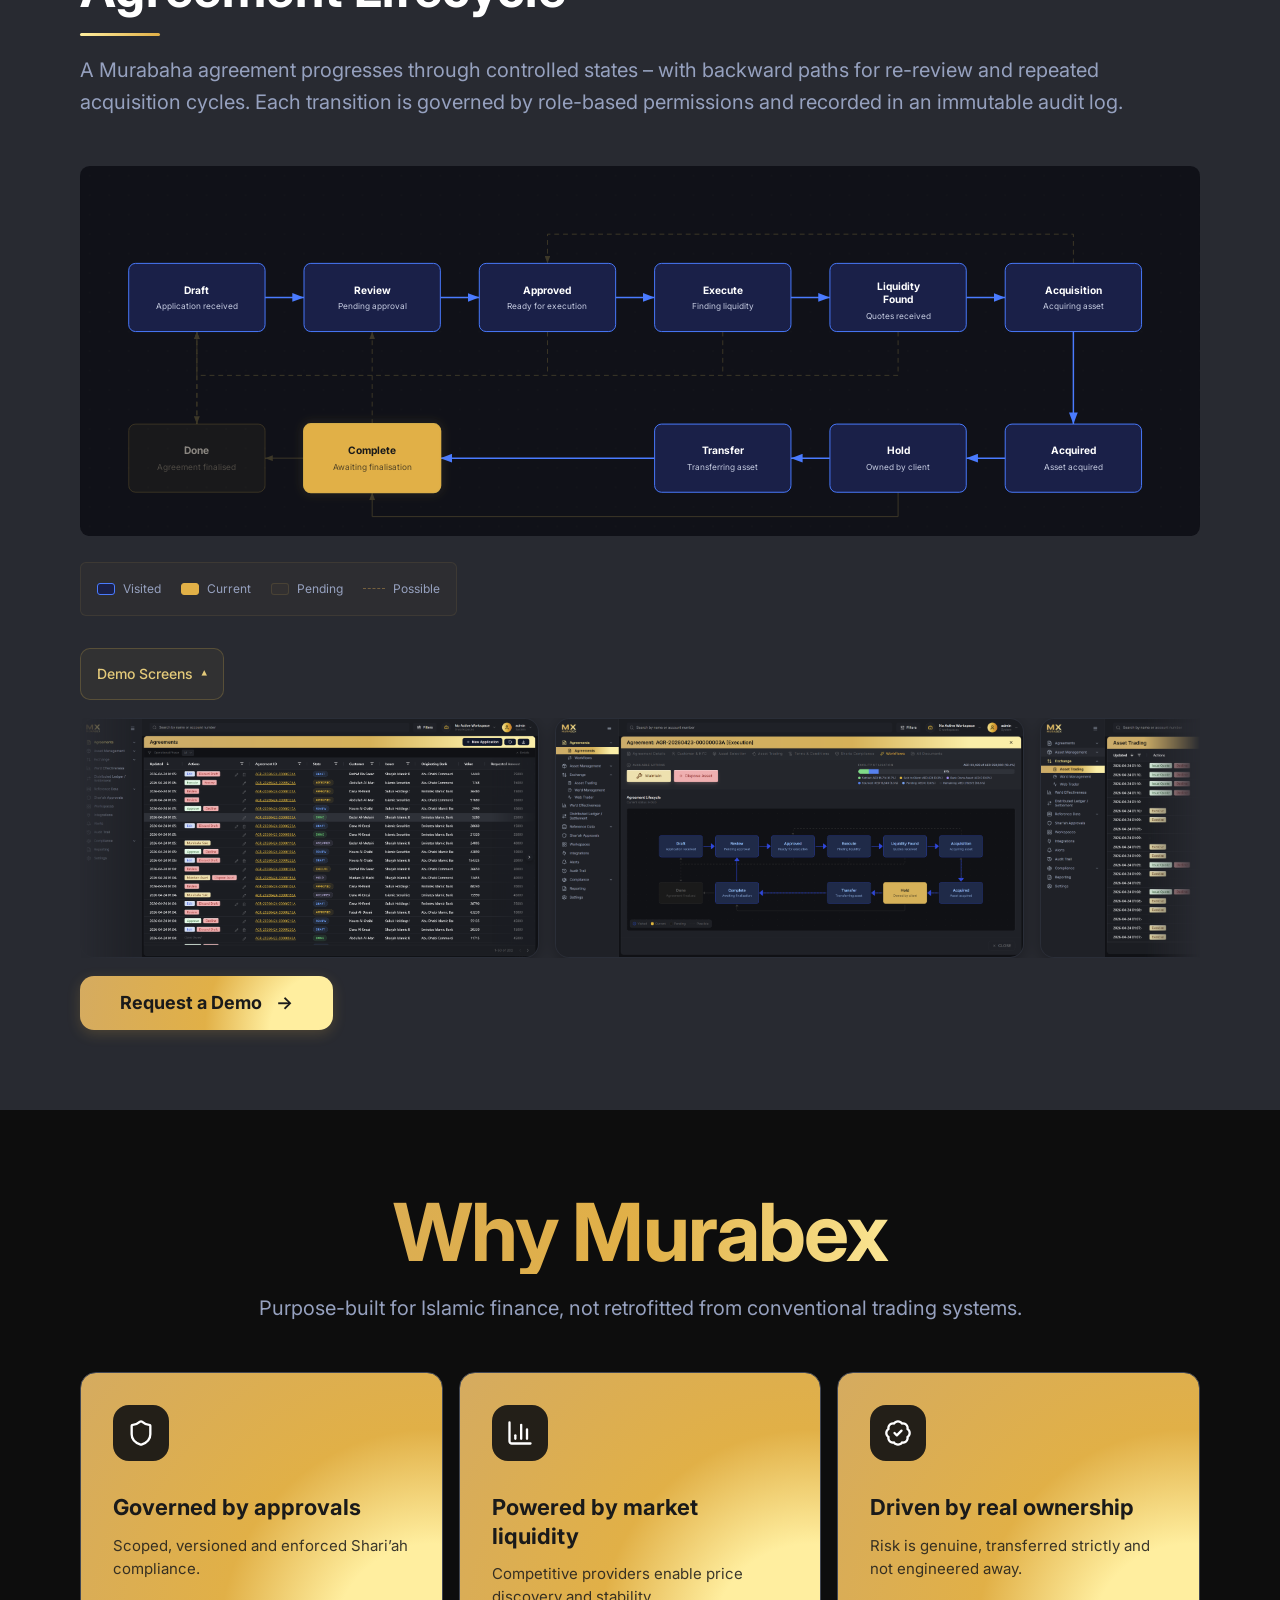
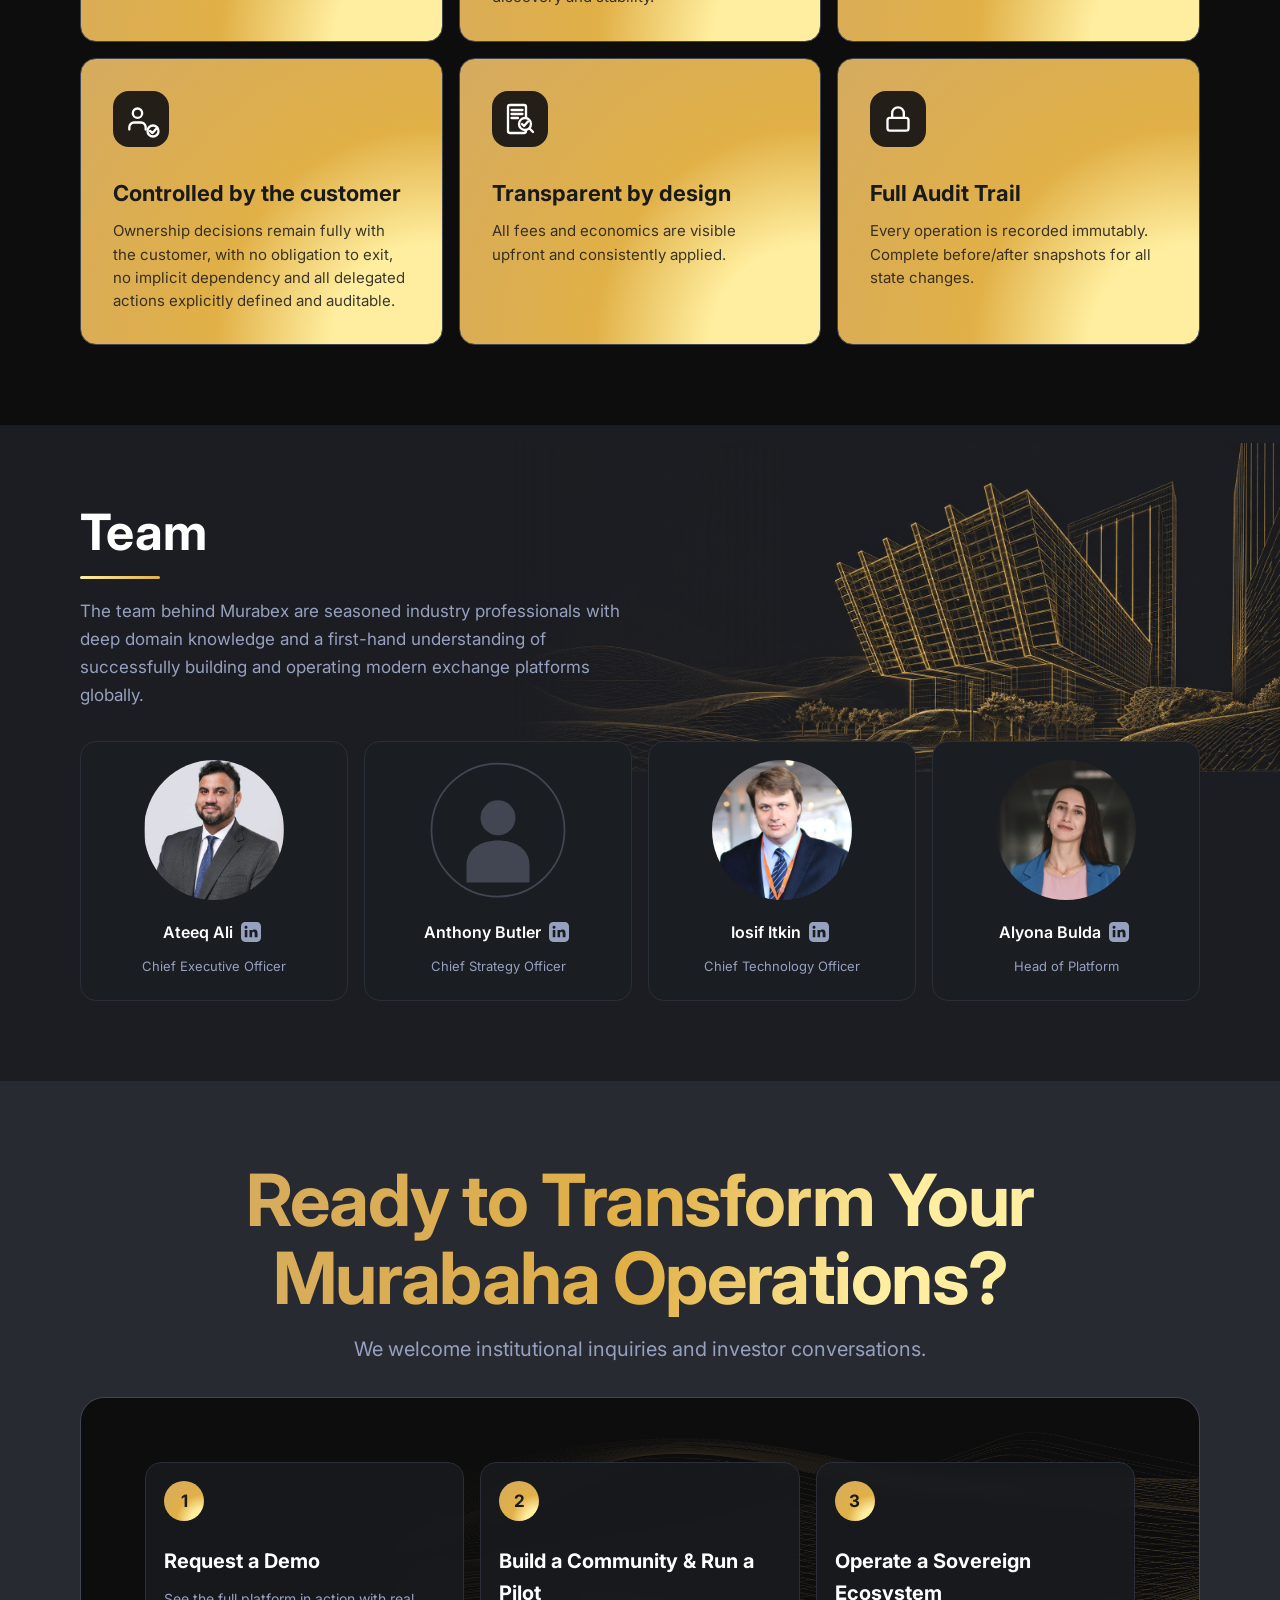
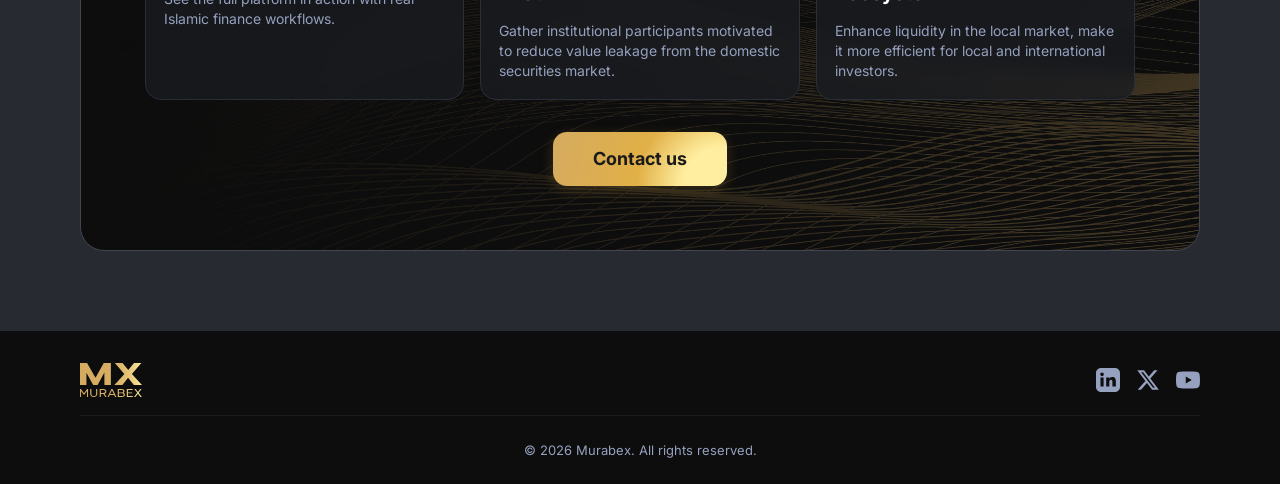
==== commit fecd5451: "team: photos, LinkedIn icons, modal LTR in AR - Add headshots for Ateeq Ali, Iosif Itkin, Alyona Bul" ====
--- a/index.html
+++ b/index.html
@@ -475,14 +475,10 @@
 
         <div class="team-grid">
             <div class="team-card">
-                <div class="team-avatar" aria-hidden="true">
-                    <svg viewBox="0 0 80 80" focusable="false">
-                        <circle cx="40" cy="40" r="38" fill="#1A1D22" stroke="#414652" stroke-width="1"/>
-                        <circle cx="40" cy="33" r="10" fill="#414652"/>
-                        <path d="M22 60 C22 51, 30 46, 40 46 C50 46, 58 51, 58 60 L58 70 L22 70 Z" fill="#414652"/>
-                    </svg>
-                </div>
-                <h4>Ateeq Ali</h4>
+                <div class="team-avatar">
+                    <img src="assets/images/team/ateeq-ali.png" alt="Ateeq Ali">
+                </div>
+                <h4>Ateeq Ali<a class="team-linkedin" href="https://www.linkedin.com/in/ateeq-ali/" aria-label="Ateeq Ali on LinkedIn" target="_blank" rel="noopener noreferrer"><svg viewBox="0 0 24 24" fill="currentColor" aria-hidden="true" focusable="false"><path d="M19 0H5C2.24 0 0 2.24 0 5v14c0 2.76 2.24 5 5 5h14c2.76 0 5-2.24 5-5V5c0-2.76-2.24-5-5-5zM7.59 18.4H4.5V9.5h3.09v8.9zM6.04 8.16c-.99 0-1.79-.81-1.79-1.8s.8-1.8 1.79-1.8c.99 0 1.79.81 1.79 1.8s-.8 1.8-1.79 1.8zM19.5 18.4h-3.09v-4.34c0-1.04-.02-2.37-1.45-2.37-1.45 0-1.67 1.13-1.67 2.3v4.41H10.2V9.5h2.97v1.22h.04c.41-.78 1.42-1.6 2.93-1.6 3.13 0 3.71 2.06 3.71 4.74v4.54z"/></svg></a></h4>
                 <p>Chief Executive Officer</p>
             </div>
             <div class="team-card">
@@ -493,29 +489,21 @@
                         <path d="M22 60 C22 51, 30 46, 40 46 C50 46, 58 51, 58 60 L58 70 L22 70 Z" fill="#414652"/>
                     </svg>
                 </div>
-                <h4>Anthony Butler</h4>
+                <h4>Anthony Butler<a class="team-linkedin" href="https://www.linkedin.com/in/butleranthony/" aria-label="Anthony Butler on LinkedIn" target="_blank" rel="noopener noreferrer"><svg viewBox="0 0 24 24" fill="currentColor" aria-hidden="true" focusable="false"><path d="M19 0H5C2.24 0 0 2.24 0 5v14c0 2.76 2.24 5 5 5h14c2.76 0 5-2.24 5-5V5c0-2.76-2.24-5-5-5zM7.59 18.4H4.5V9.5h3.09v8.9zM6.04 8.16c-.99 0-1.79-.81-1.79-1.8s.8-1.8 1.79-1.8c.99 0 1.79.81 1.79 1.8s-.8 1.8-1.79 1.8zM19.5 18.4h-3.09v-4.34c0-1.04-.02-2.37-1.45-2.37-1.45 0-1.67 1.13-1.67 2.3v4.41H10.2V9.5h2.97v1.22h.04c.41-.78 1.42-1.6 2.93-1.6 3.13 0 3.71 2.06 3.71 4.74v4.54z"/></svg></a></h4>
                 <p>Chief Strategy Officer</p>
             </div>
             <div class="team-card">
-                <div class="team-avatar" aria-hidden="true">
-                    <svg viewBox="0 0 80 80" focusable="false">
-                        <circle cx="40" cy="40" r="38" fill="#1A1D22" stroke="#414652" stroke-width="1"/>
-                        <circle cx="40" cy="33" r="10" fill="#414652"/>
-                        <path d="M22 60 C22 51, 30 46, 40 46 C50 46, 58 51, 58 60 L58 70 L22 70 Z" fill="#414652"/>
-                    </svg>
-                </div>
-                <h4>Iosif Itkin</h4>
+                <div class="team-avatar">
+                    <img src="assets/images/team/iosif-itkin.png" alt="Iosif Itkin">
+                </div>
+                <h4>Iosif Itkin<a class="team-linkedin" href="https://www.linkedin.com/in/iosifitkin/" aria-label="Iosif Itkin on LinkedIn" target="_blank" rel="noopener noreferrer"><svg viewBox="0 0 24 24" fill="currentColor" aria-hidden="true" focusable="false"><path d="M19 0H5C2.24 0 0 2.24 0 5v14c0 2.76 2.24 5 5 5h14c2.76 0 5-2.24 5-5V5c0-2.76-2.24-5-5-5zM7.59 18.4H4.5V9.5h3.09v8.9zM6.04 8.16c-.99 0-1.79-.81-1.79-1.8s.8-1.8 1.79-1.8c.99 0 1.79.81 1.79 1.8s-.8 1.8-1.79 1.8zM19.5 18.4h-3.09v-4.34c0-1.04-.02-2.37-1.45-2.37-1.45 0-1.67 1.13-1.67 2.3v4.41H10.2V9.5h2.97v1.22h.04c.41-.78 1.42-1.6 2.93-1.6 3.13 0 3.71 2.06 3.71 4.74v4.54z"/></svg></a></h4>
                 <p>Chief Technology Officer</p>
             </div>
             <div class="team-card">
-                <div class="team-avatar" aria-hidden="true">
-                    <svg viewBox="0 0 80 80" focusable="false">
-                        <circle cx="40" cy="40" r="38" fill="#1A1D22" stroke="#414652" stroke-width="1"/>
-                        <circle cx="40" cy="33" r="10" fill="#414652"/>
-                        <path d="M22 60 C22 51, 30 46, 40 46 C50 46, 58 51, 58 60 L58 70 L22 70 Z" fill="#414652"/>
-                    </svg>
-                </div>
-                <h4>Alyona Bulda</h4>
+                <div class="team-avatar">
+                    <img src="assets/images/team/alyona-bulda.png" alt="Alyona Bulda">
+                </div>
+                <h4>Alyona Bulda<a class="team-linkedin" href="https://www.linkedin.com/in/alyona-bulda/" aria-label="Alyona Bulda on LinkedIn" target="_blank" rel="noopener noreferrer"><svg viewBox="0 0 24 24" fill="currentColor" aria-hidden="true" focusable="false"><path d="M19 0H5C2.24 0 0 2.24 0 5v14c0 2.76 2.24 5 5 5h14c2.76 0 5-2.24 5-5V5c0-2.76-2.24-5-5-5zM7.59 18.4H4.5V9.5h3.09v8.9zM6.04 8.16c-.99 0-1.79-.81-1.79-1.8s.8-1.8 1.79-1.8c.99 0 1.79.81 1.79 1.8s-.8 1.8-1.79 1.8zM19.5 18.4h-3.09v-4.34c0-1.04-.02-2.37-1.45-2.37-1.45 0-1.67 1.13-1.67 2.3v4.41H10.2V9.5h2.97v1.22h.04c.41-.78 1.42-1.6 2.93-1.6 3.13 0 3.71 2.06 3.71 4.74v4.54z"/></svg></a></h4>
                 <p>Head of Platform</p>
             </div>
         </div>
@@ -565,7 +553,7 @@
                 <a href="https://x.com/murabex" aria-label="X" target="_blank" rel="noopener noreferrer">
                     <svg viewBox="0 0 24 24" fill="currentColor" aria-hidden="true" focusable="false"><path d="M18.244 2.25h3.308l-7.227 8.26 8.502 11.24H16.17l-5.214-6.817L4.99 21.75H1.68l7.73-8.835L1.254 2.25H8.08l4.713 6.231zm-1.161 17.52h1.833L7.084 4.126H5.117L17.083 19.77z"/></svg>
                 </a>
-                <a href="https://www.linkedin.com/company/murabex" aria-label="YouTube" target="_blank" rel="noopener noreferrer">
+                <a href="https://www.youtube.com/@murabex" aria-label="YouTube" target="_blank" rel="noopener noreferrer">
                     <svg viewBox="0 0 24 24" fill="currentColor" aria-hidden="true" focusable="false"><path d="M23.498 6.186c-.276-1.039-1.089-1.858-2.122-2.136C19.505 3.546 12 3.546 12 3.546s-7.505 0-9.377.504C1.591 4.328.778 5.147.502 6.186 0 8.07 0 12 0 12s0 3.93.502 5.814c.276 1.039 1.089 1.858 2.122 2.136 1.871.504 9.377.504 9.377.504s7.505 0 9.377-.504c1.032-.278 1.846-1.097 2.122-2.136C24 15.93 24 12 24 12s0-3.93-.502-5.814zM9.75 15.568V8.432L15.818 12 9.75 15.568z"/></svg>
                 </a>
             </div>
--- a/css/style.css
+++ b/css/style.css
@@ -1399,28 +1399,59 @@
 }
 
 .team-avatar {
-    width: 80px;
-    height: 80px;
+    width: 140px;
+    height: 140px;
     margin: 0 auto var(--s-2);
-}
-
-.team-avatar svg {
+    border-radius: 50%;
+    overflow: hidden;
+}
+
+.team-avatar svg,
+.team-avatar img {
     width: 100%;
     height: 100%;
     display: block;
 }
 
+.team-avatar img {
+    object-fit: cover;
+    object-position: center 25%;
+}
+
 .team-card h4 {
+    display: flex;
+    align-items: center;
+    justify-content: center;
+    gap: 4px;
     font-size: 16px;
     font-weight: 600;
     color: var(--text);
-    margin-bottom: 4px;
+    margin: 0 0 2px;
 }
 
 .team-card p {
     font-size: 13px;
     color: var(--text-muted);
     margin: 0;
+}
+
+.team-linkedin {
+    display: inline-flex;
+    align-items: center;
+    justify-content: center;
+    padding: 4px;
+    color: var(--text-muted);
+    transition: color .2s ease;
+}
+
+.team-linkedin svg {
+    width: 20px;
+    height: 20px;
+    display: block;
+}
+
+.team-linkedin:hover {
+    color: var(--gold);
 }
 
 @media (max-width: 900px) {
@@ -2237,6 +2268,12 @@
     left: 16px;
 }
 
+/* When the modal dialog opts out of RTL (dir="ltr"), keep the close button on the right. */
+[dir="rtl"] .modal-dialog[dir="ltr"] .modal-close {
+    right: 16px;
+    left: auto;
+}
+
 /* Hero CTA arrow: flip the chevron so it points toward the inline-end. */
 [dir="rtl"] .btn-gold.with-arrow::after,
 [dir="rtl"] .with-arrow::after {
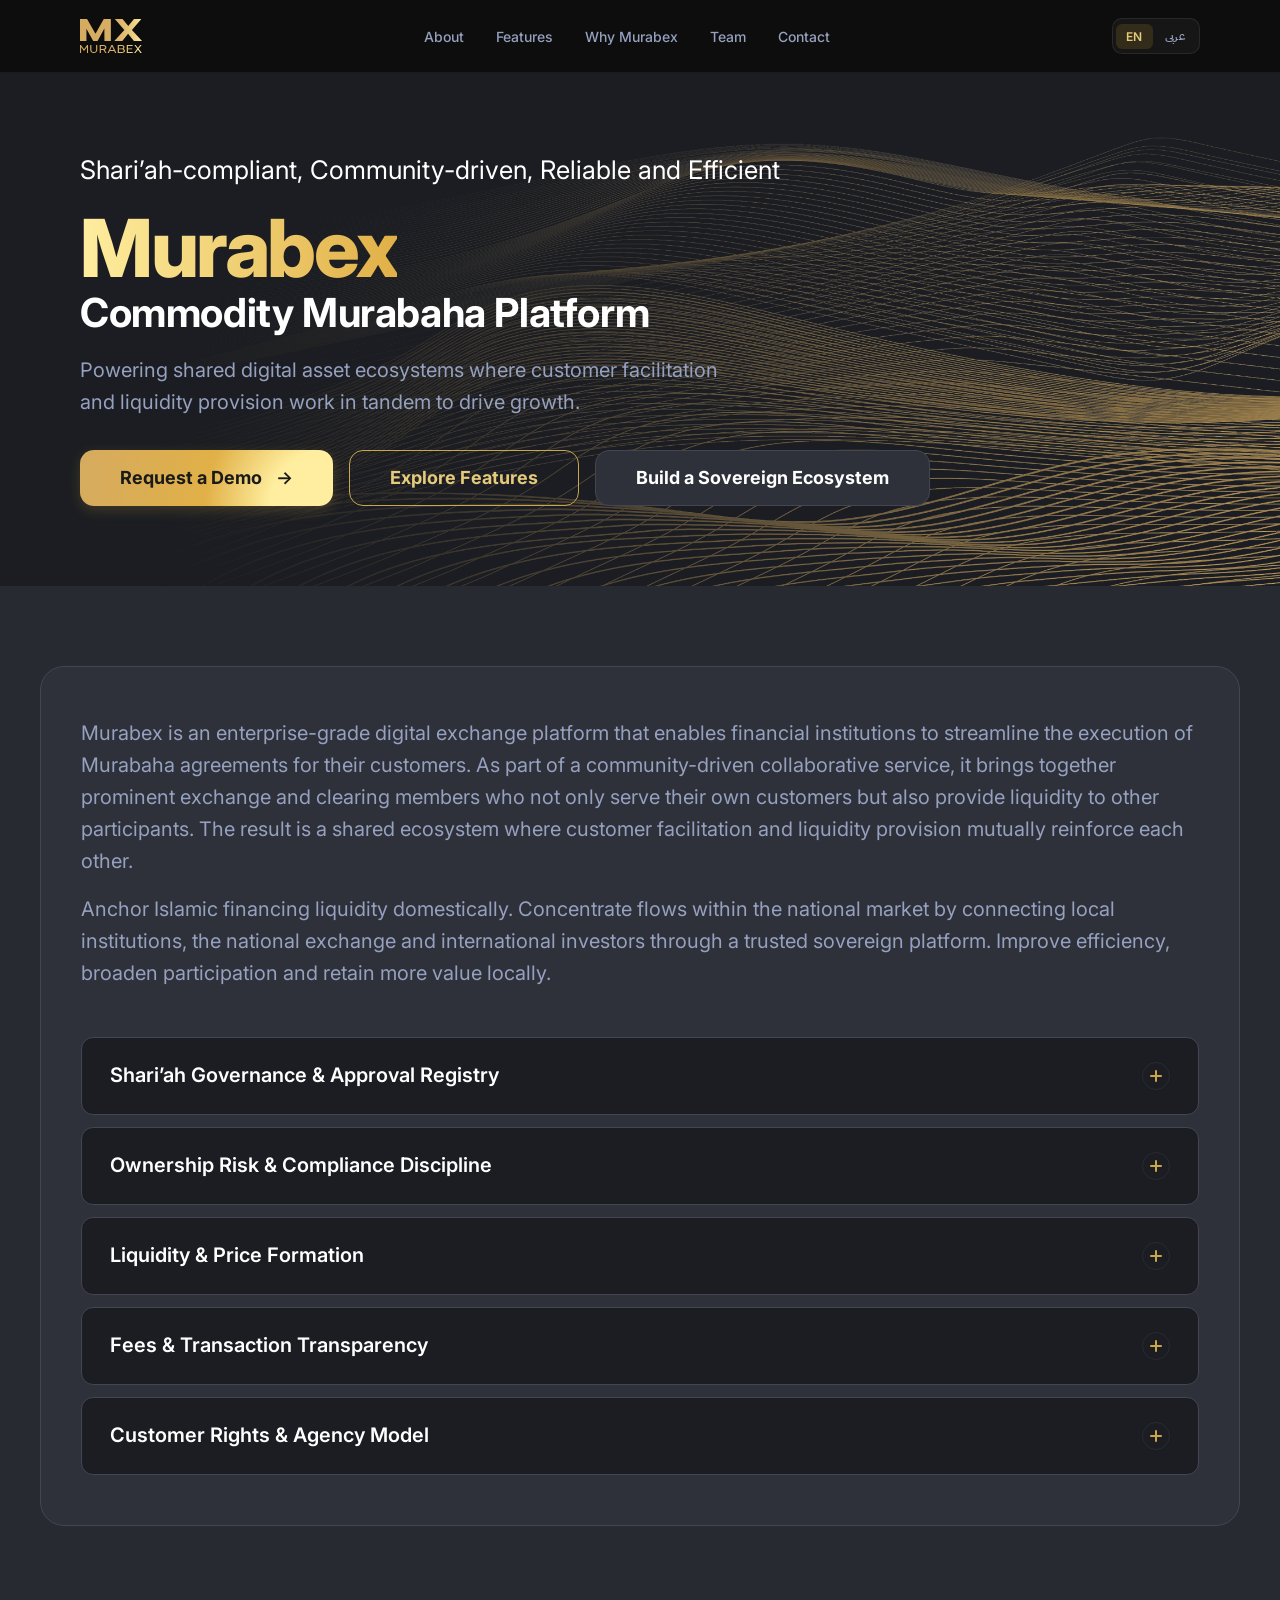
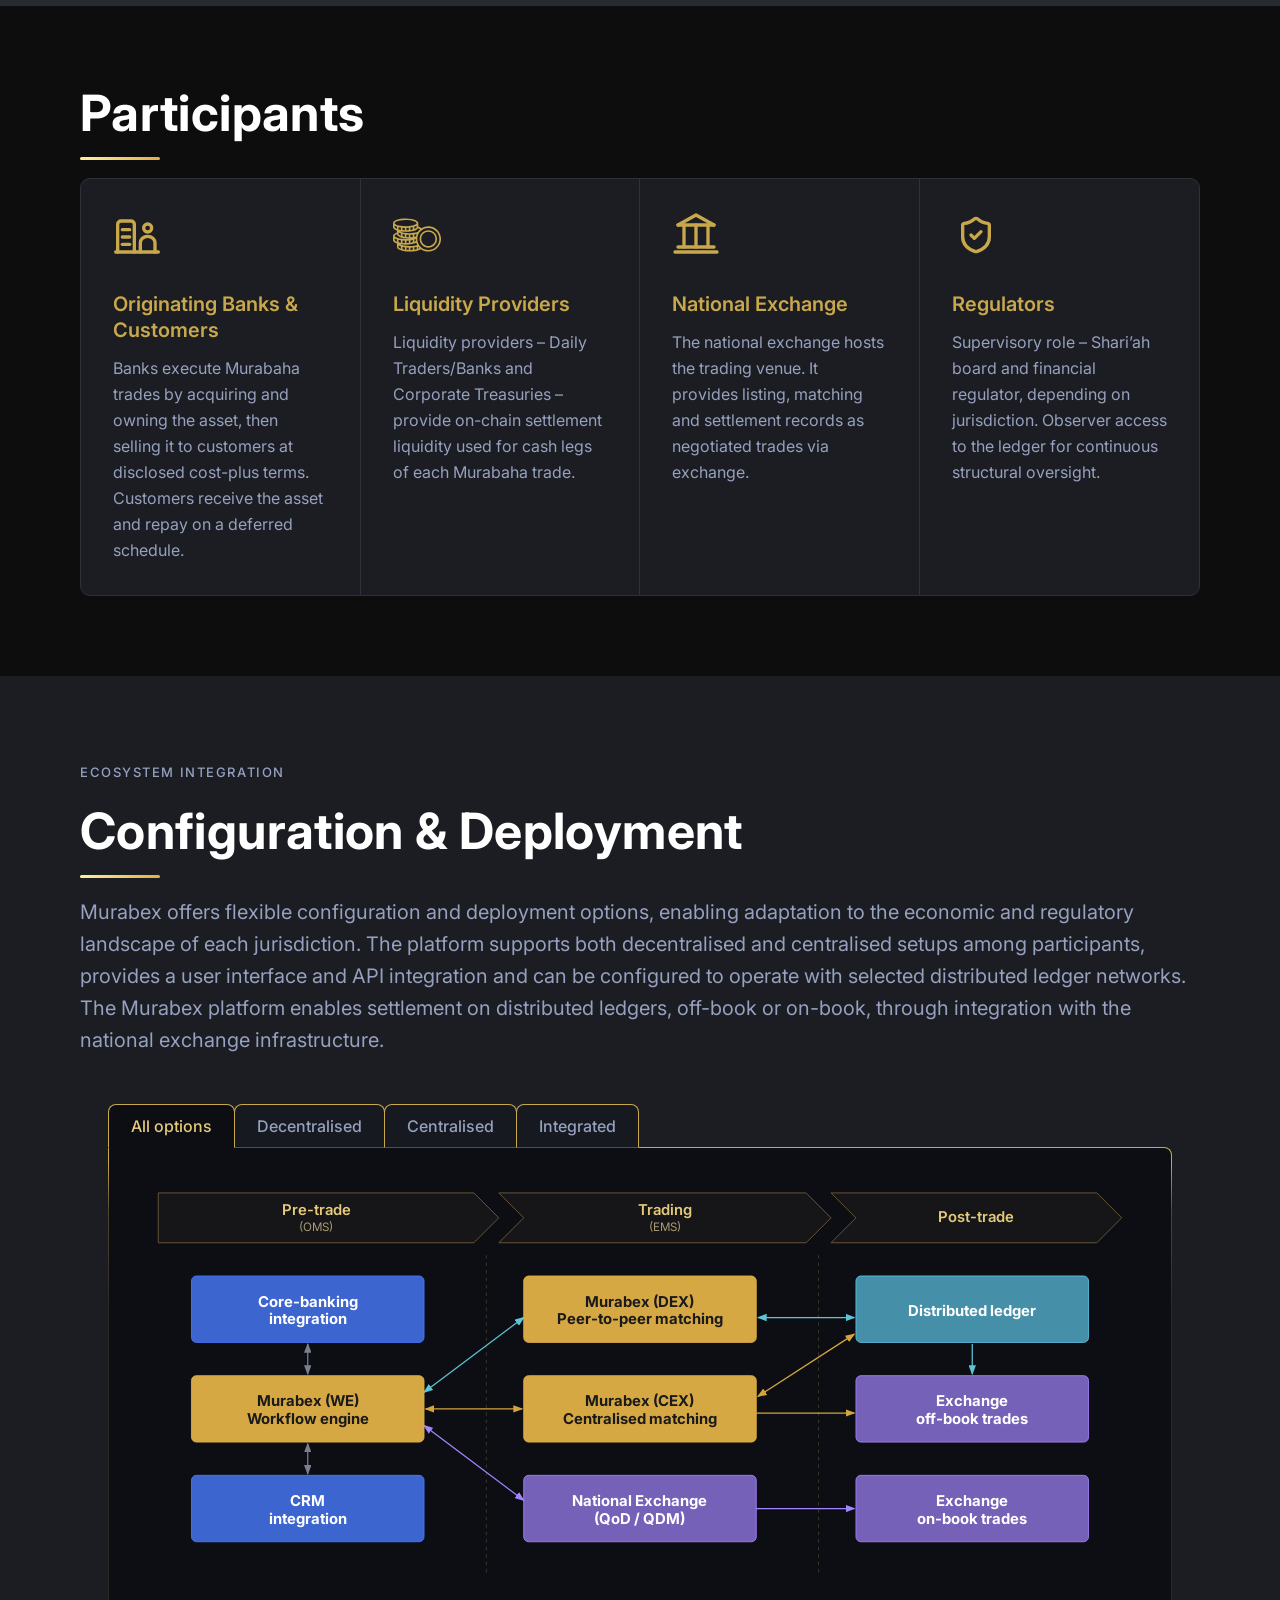
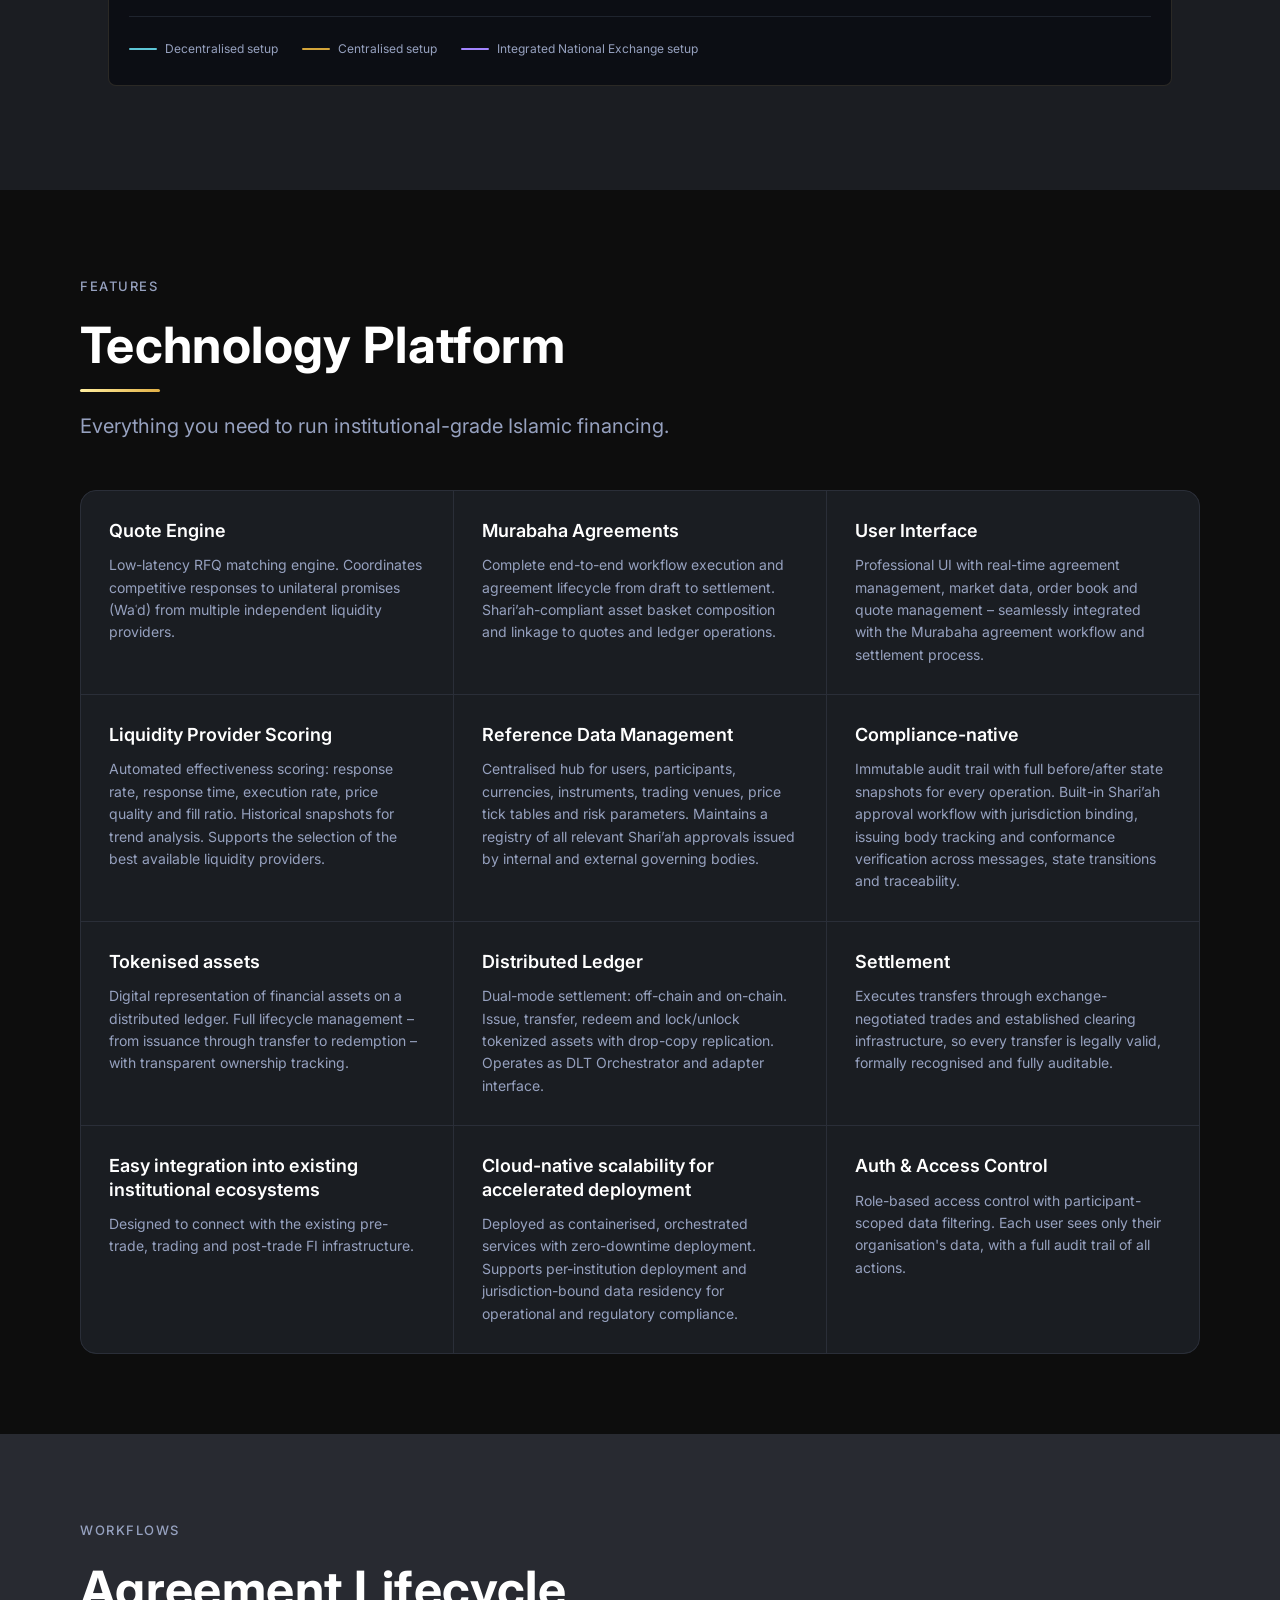
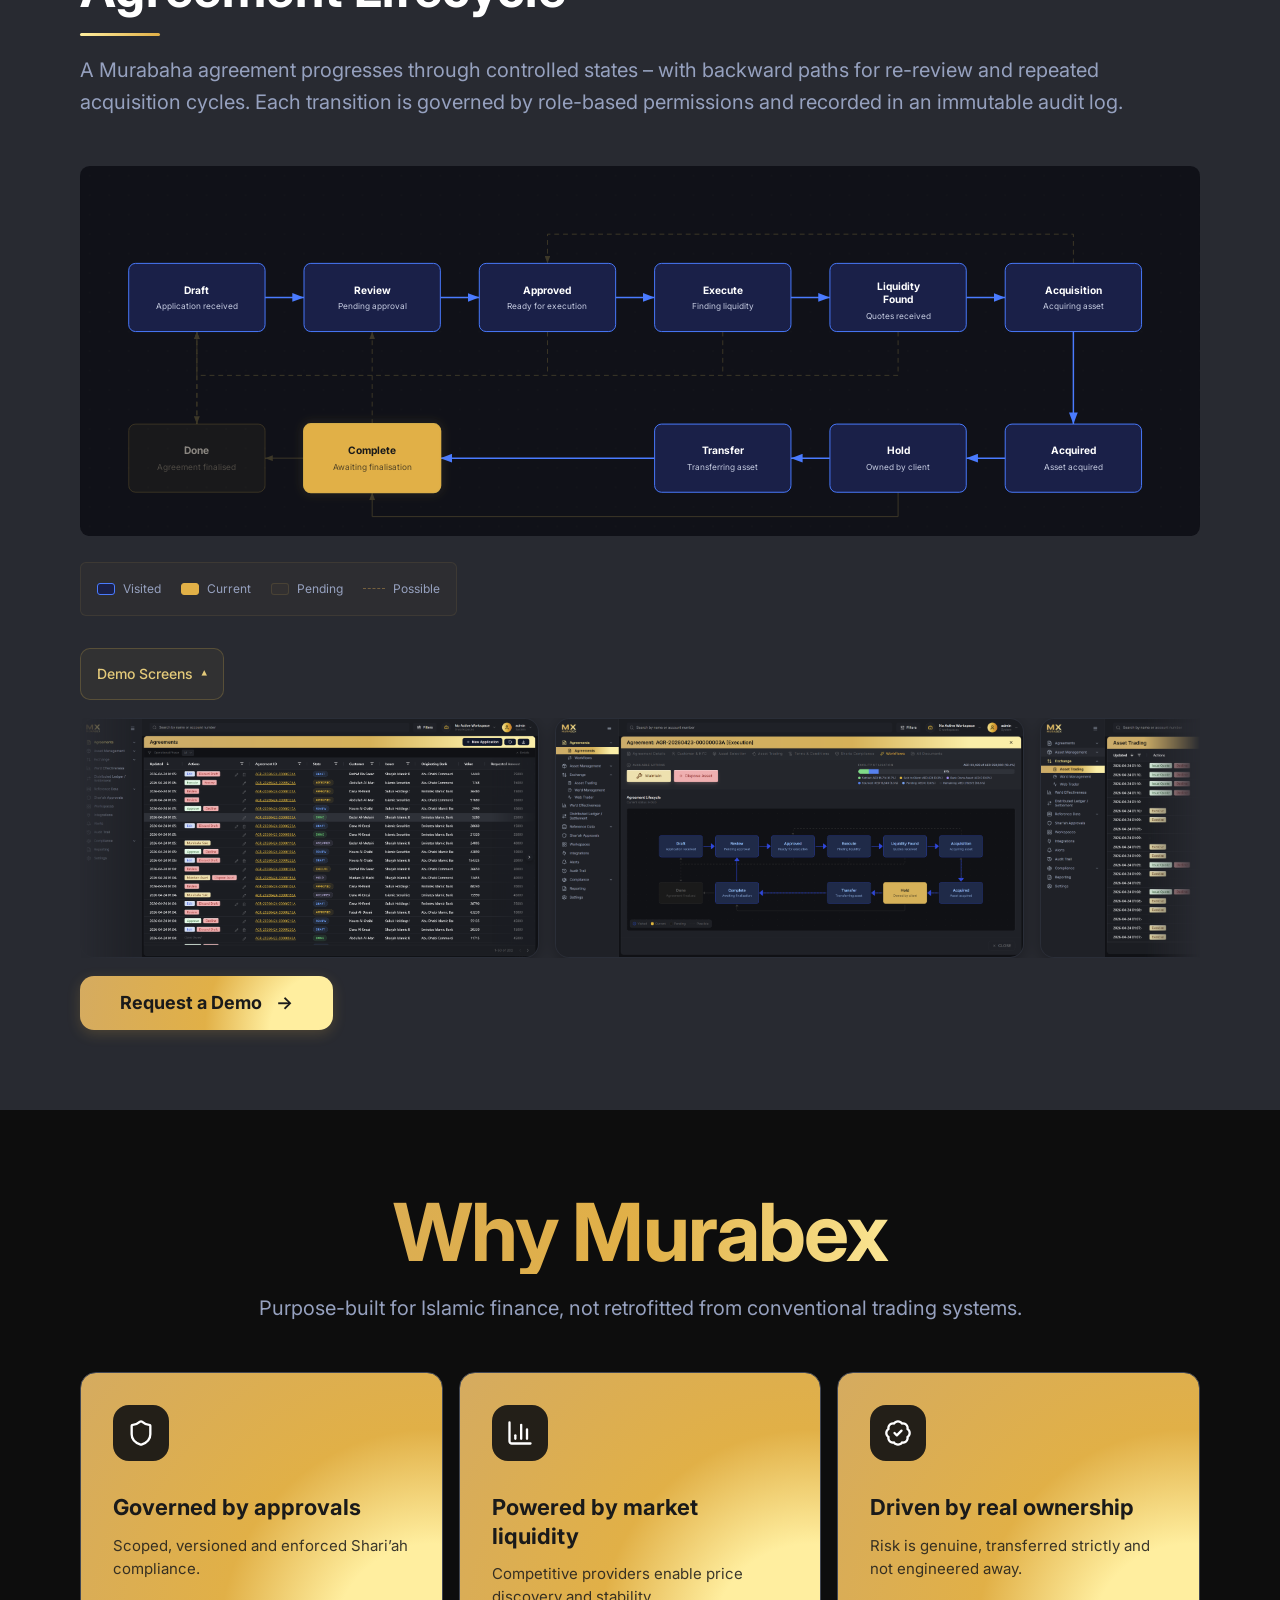
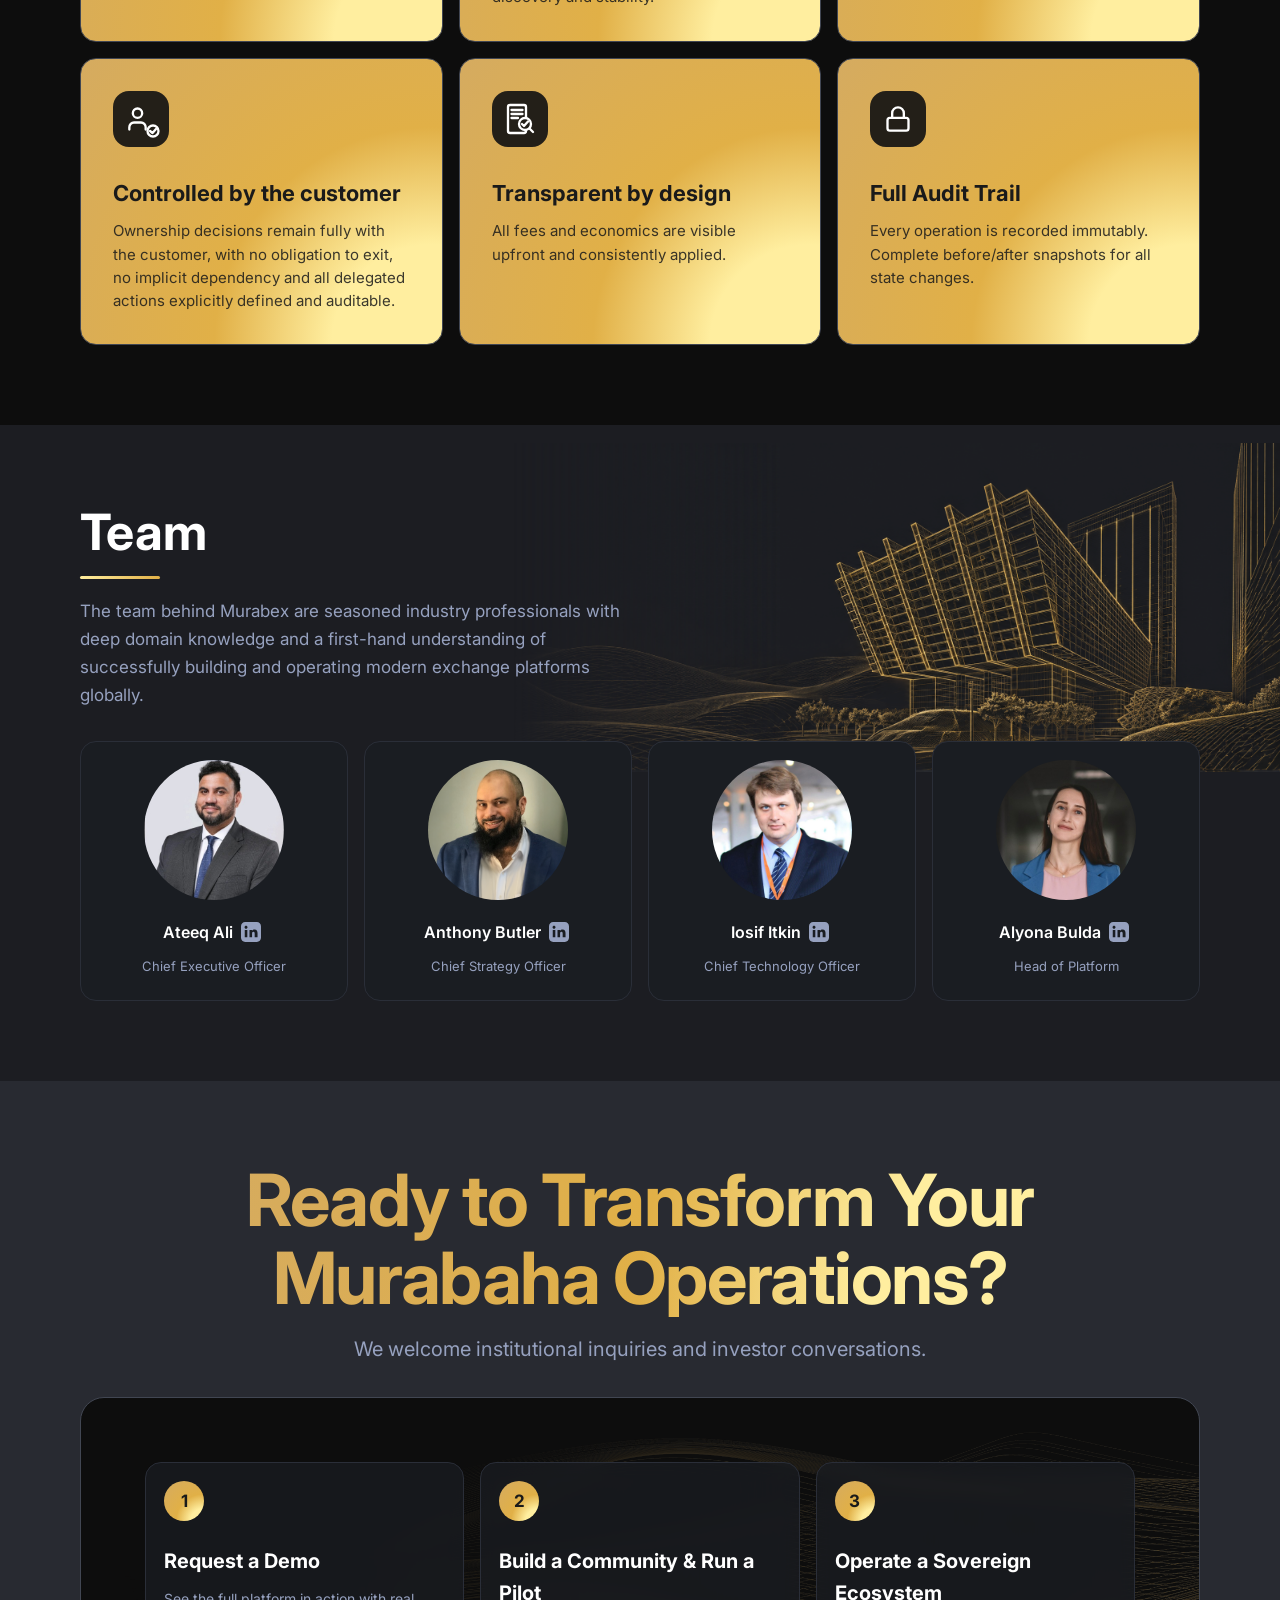
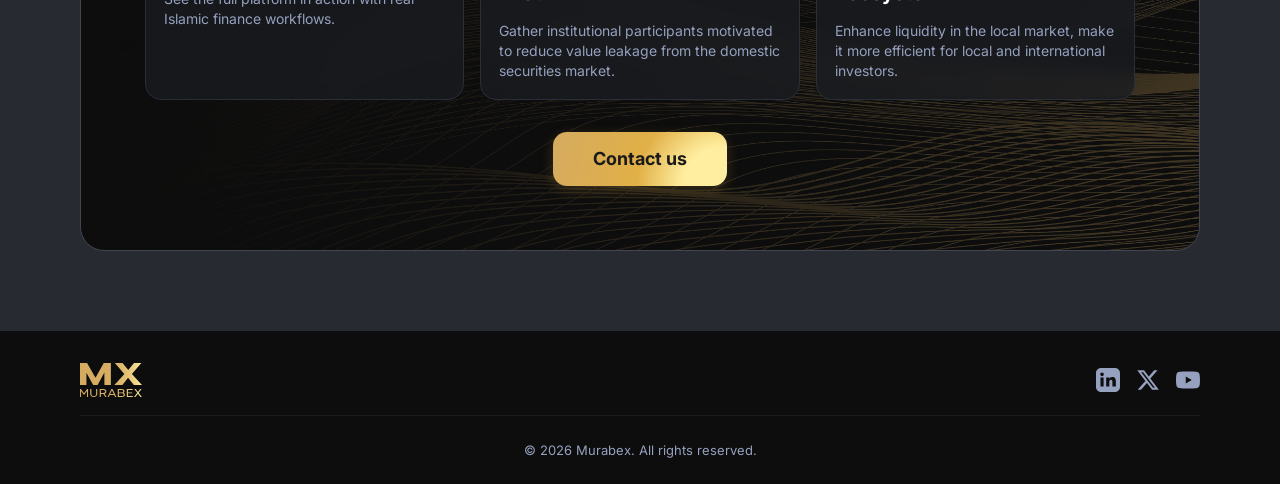
==== commit df47c35f: "add Anthony Butler photo" ====
--- a/index.html
+++ b/index.html
@@ -482,12 +482,8 @@
                 <p>Chief Executive Officer</p>
             </div>
             <div class="team-card">
-                <div class="team-avatar" aria-hidden="true">
-                    <svg viewBox="0 0 80 80" focusable="false">
-                        <circle cx="40" cy="40" r="38" fill="#1A1D22" stroke="#414652" stroke-width="1"/>
-                        <circle cx="40" cy="33" r="10" fill="#414652"/>
-                        <path d="M22 60 C22 51, 30 46, 40 46 C50 46, 58 51, 58 60 L58 70 L22 70 Z" fill="#414652"/>
-                    </svg>
+                <div class="team-avatar">
+                    <img src="assets/images/team/anthony-butler.png" alt="Anthony Butler">
                 </div>
                 <h4>Anthony Butler<a class="team-linkedin" href="https://www.linkedin.com/in/butleranthony/" aria-label="Anthony Butler on LinkedIn" target="_blank" rel="noopener noreferrer"><svg viewBox="0 0 24 24" fill="currentColor" aria-hidden="true" focusable="false"><path d="M19 0H5C2.24 0 0 2.24 0 5v14c0 2.76 2.24 5 5 5h14c2.76 0 5-2.24 5-5V5c0-2.76-2.24-5-5-5zM7.59 18.4H4.5V9.5h3.09v8.9zM6.04 8.16c-.99 0-1.79-.81-1.79-1.8s.8-1.8 1.79-1.8c.99 0 1.79.81 1.79 1.8s-.8 1.8-1.79 1.8zM19.5 18.4h-3.09v-4.34c0-1.04-.02-2.37-1.45-2.37-1.45 0-1.67 1.13-1.67 2.3v4.41H10.2V9.5h2.97v1.22h.04c.41-.78 1.42-1.6 2.93-1.6 3.13 0 3.71 2.06 3.71 4.74v4.54z"/></svg></a></h4>
                 <p>Chief Strategy Officer</p>
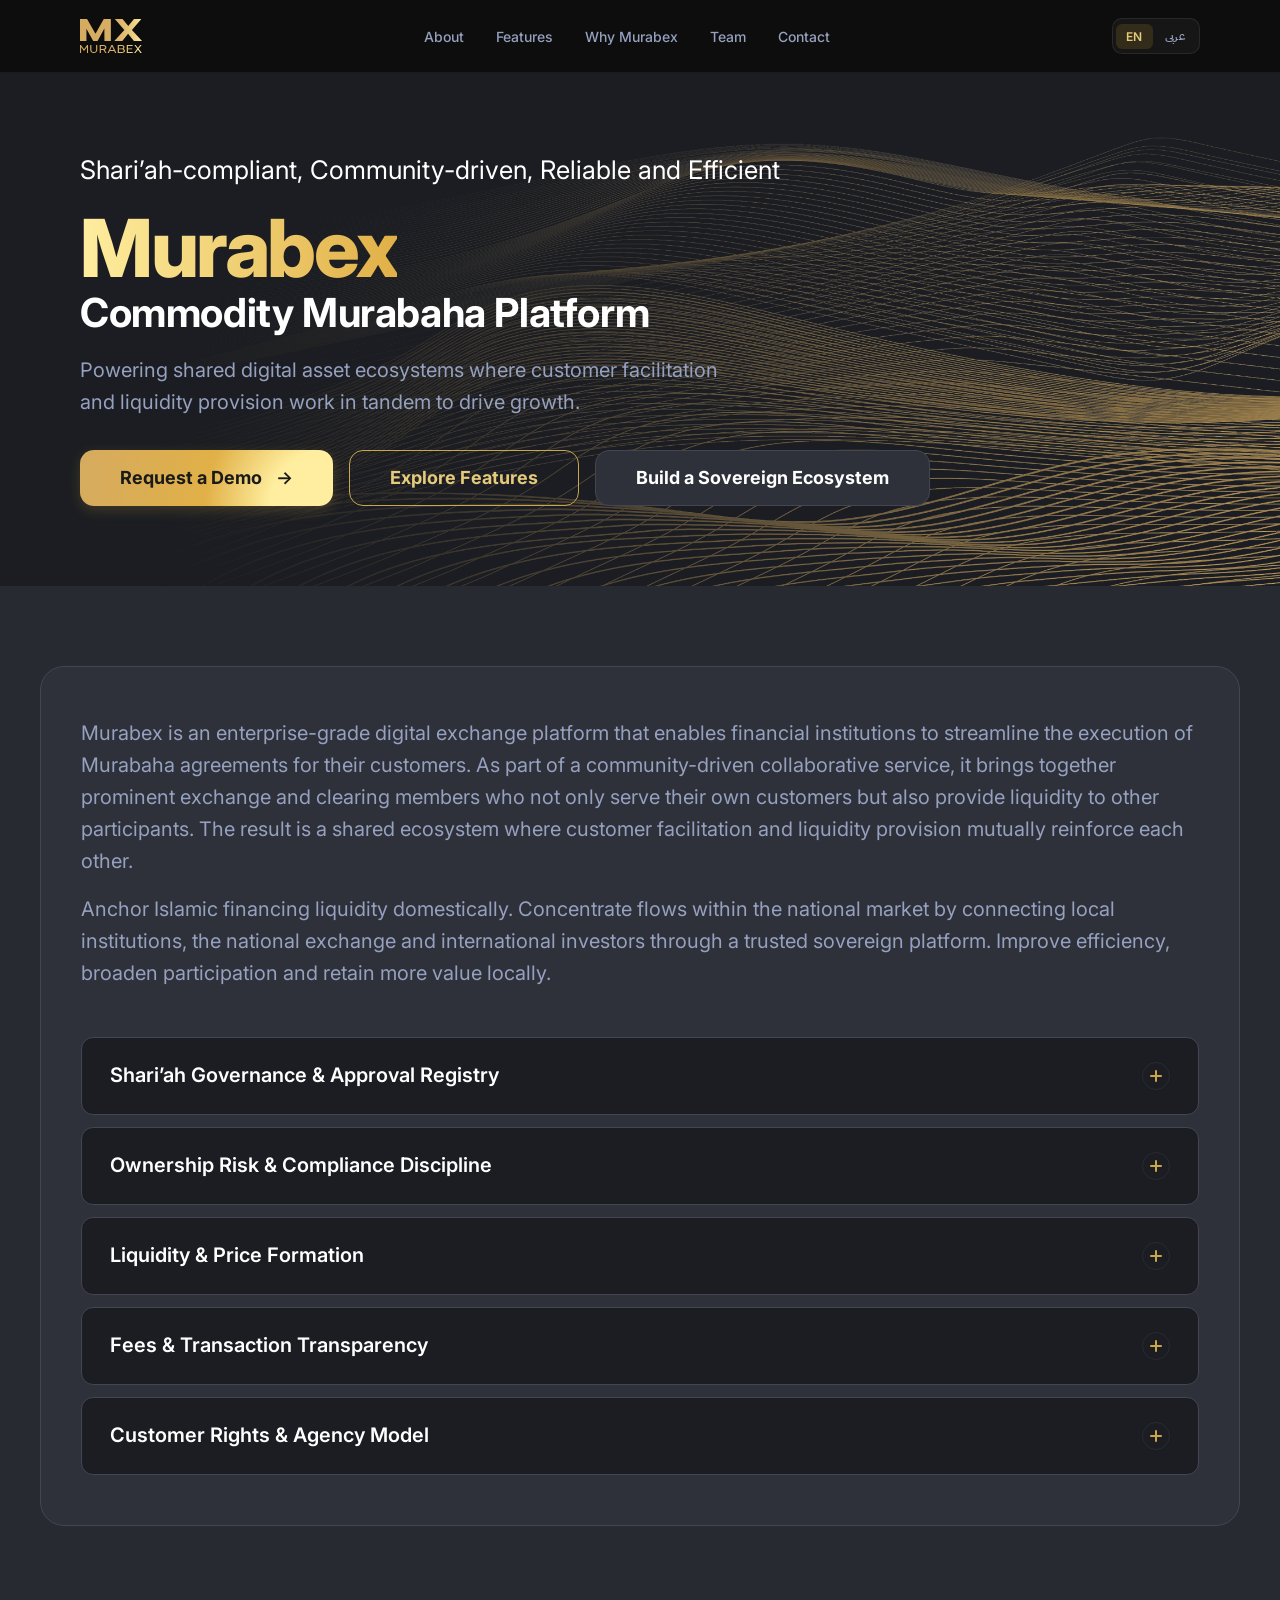
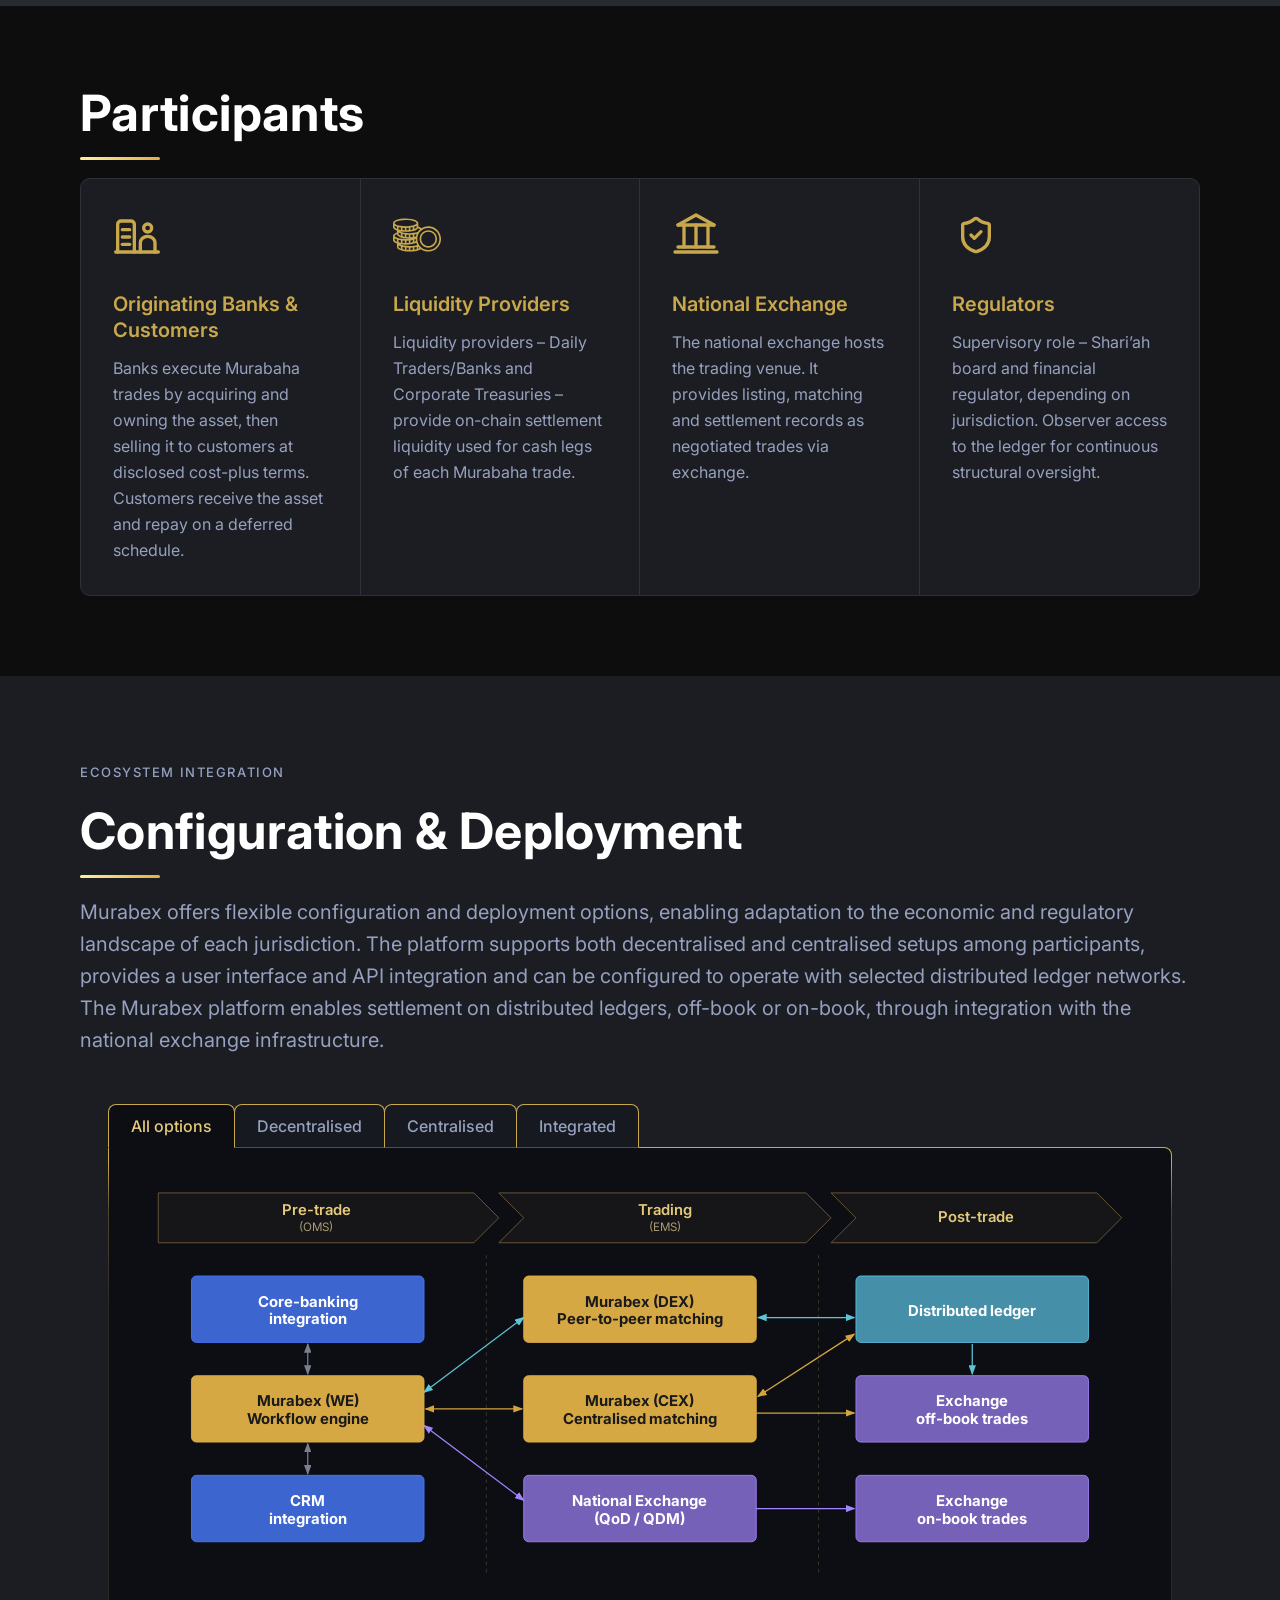
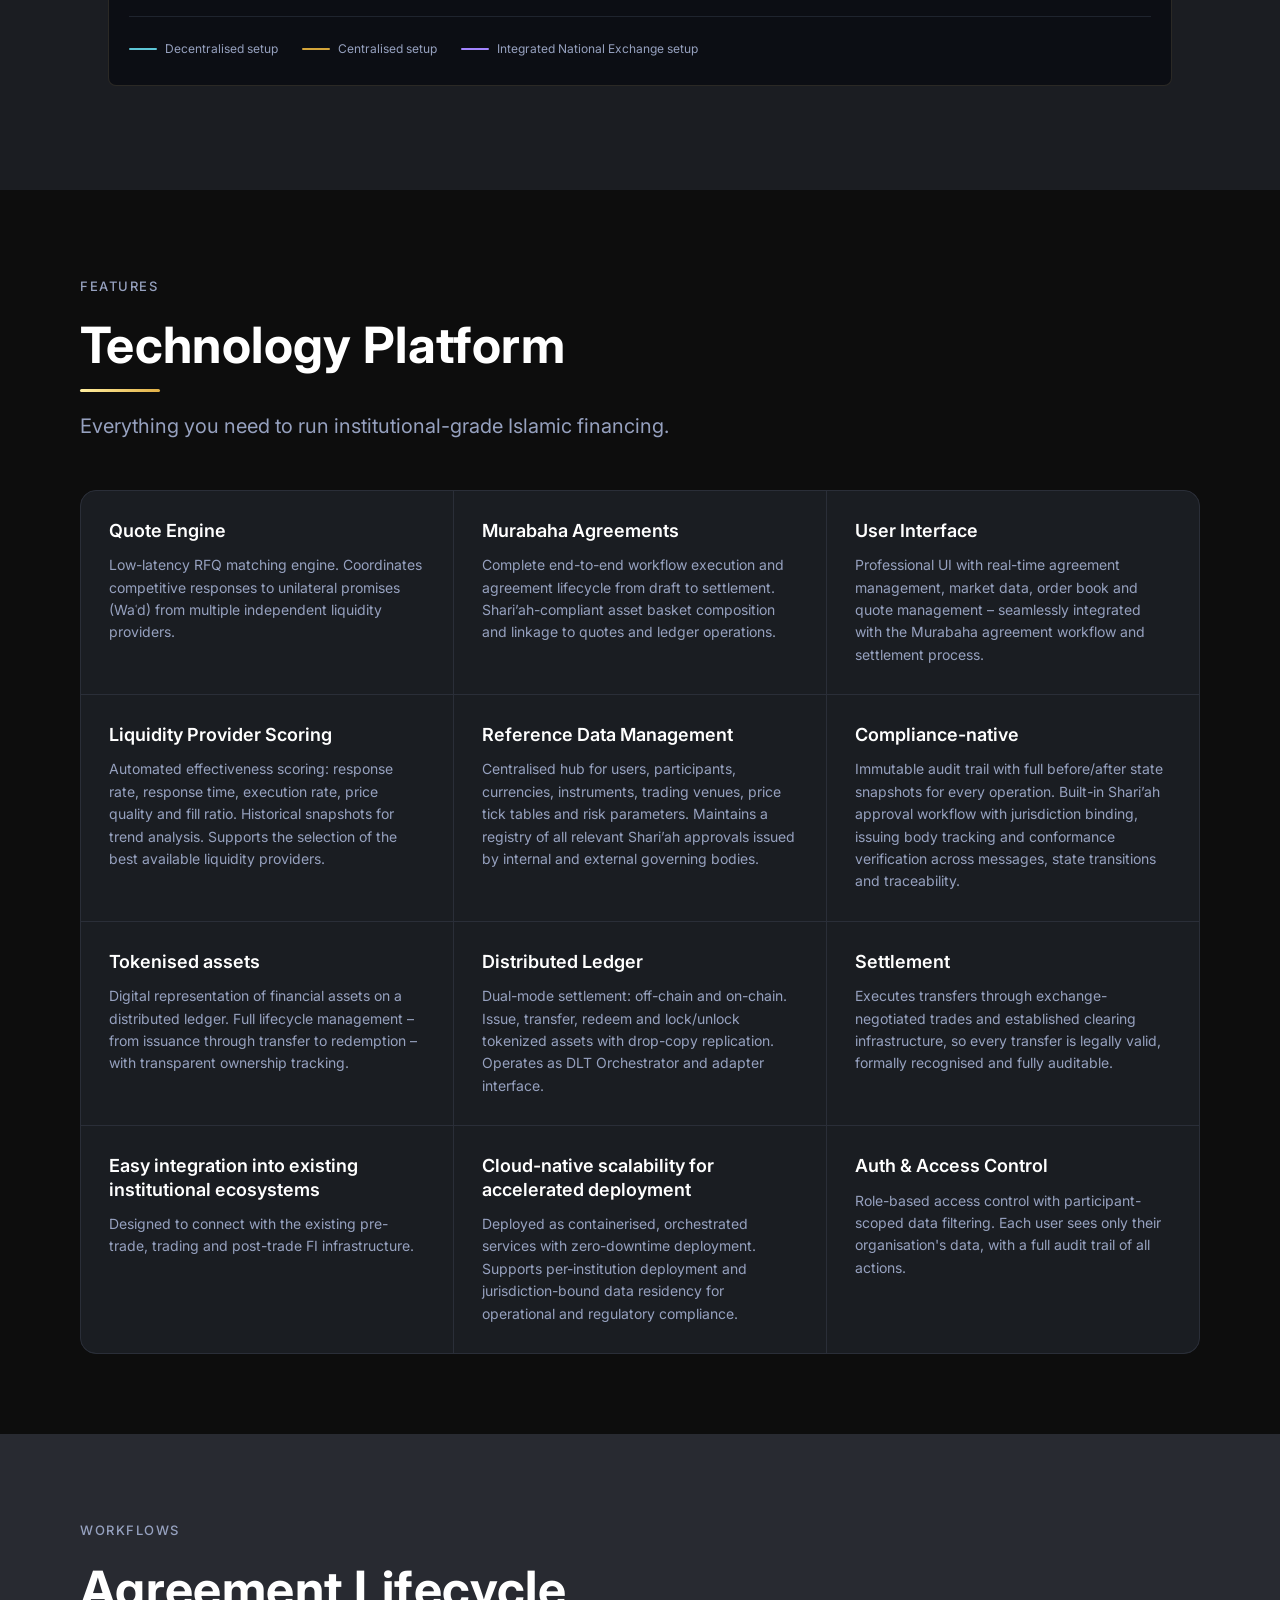
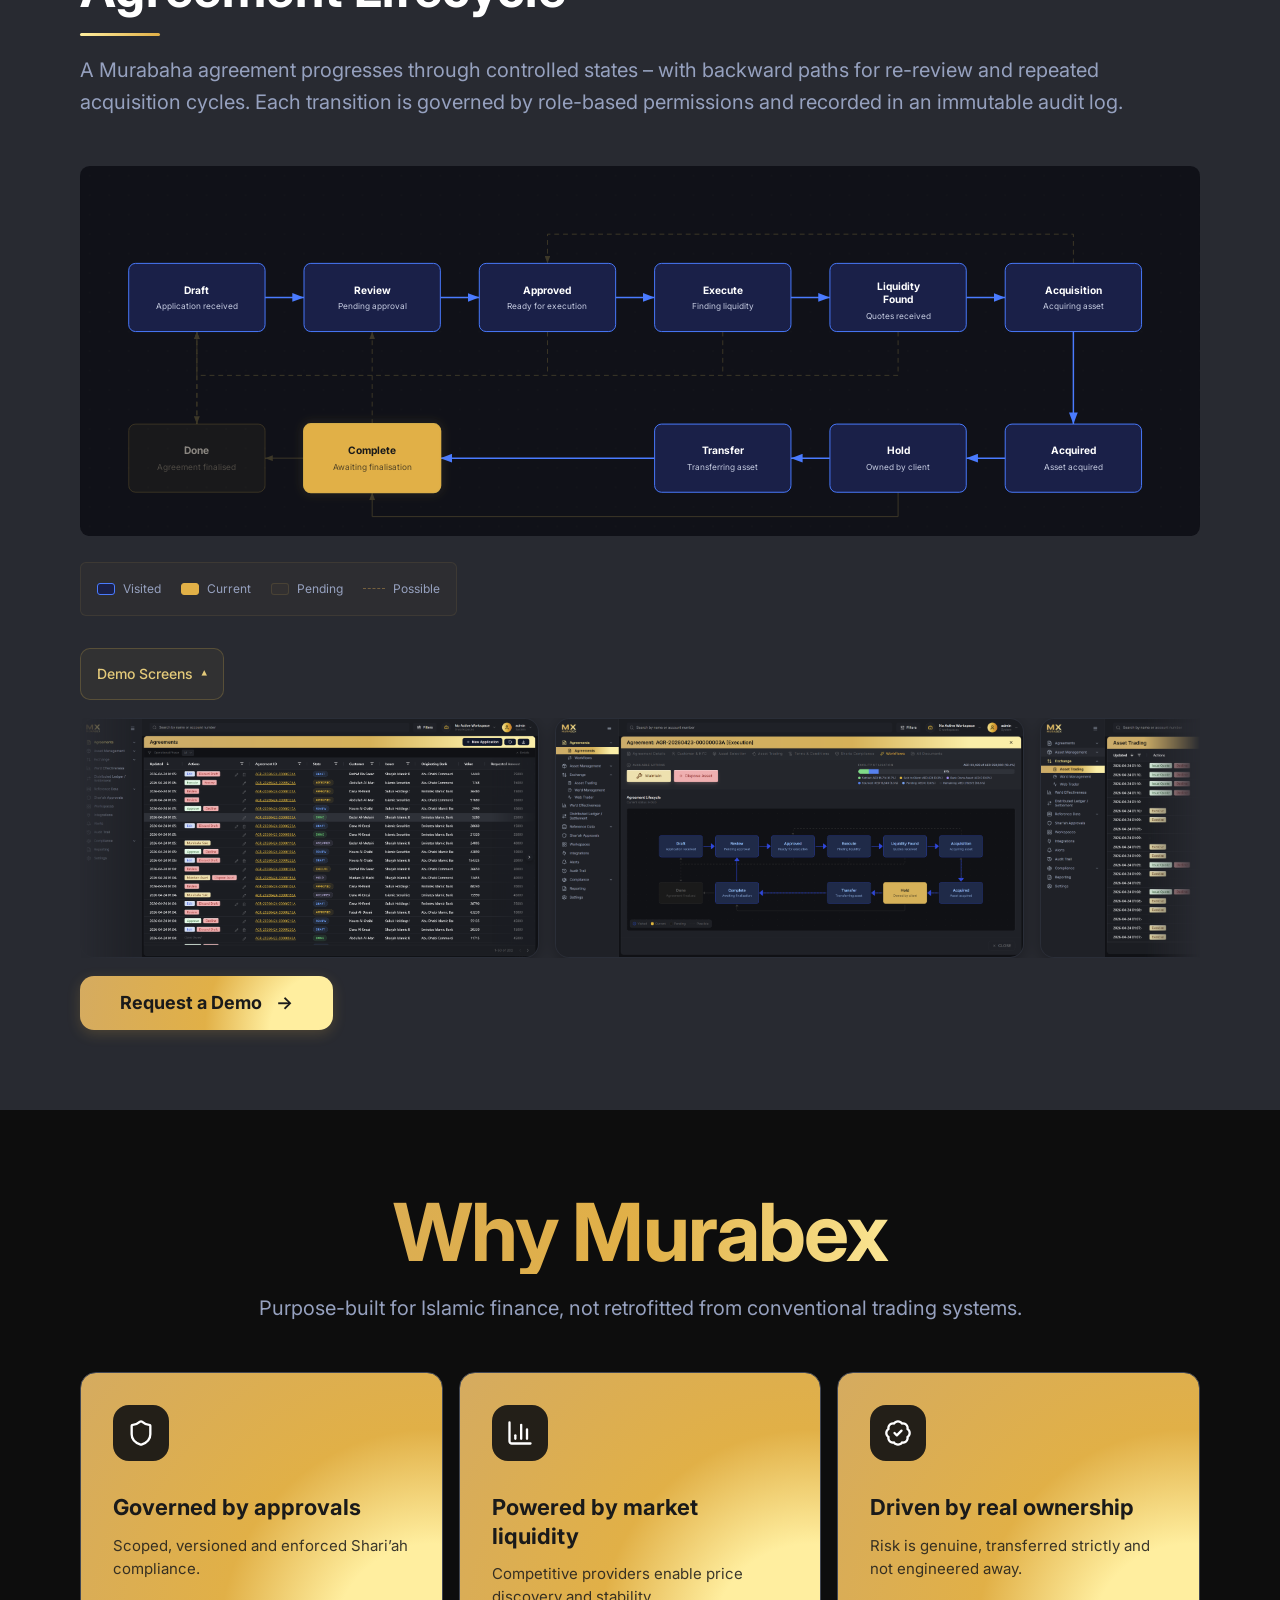
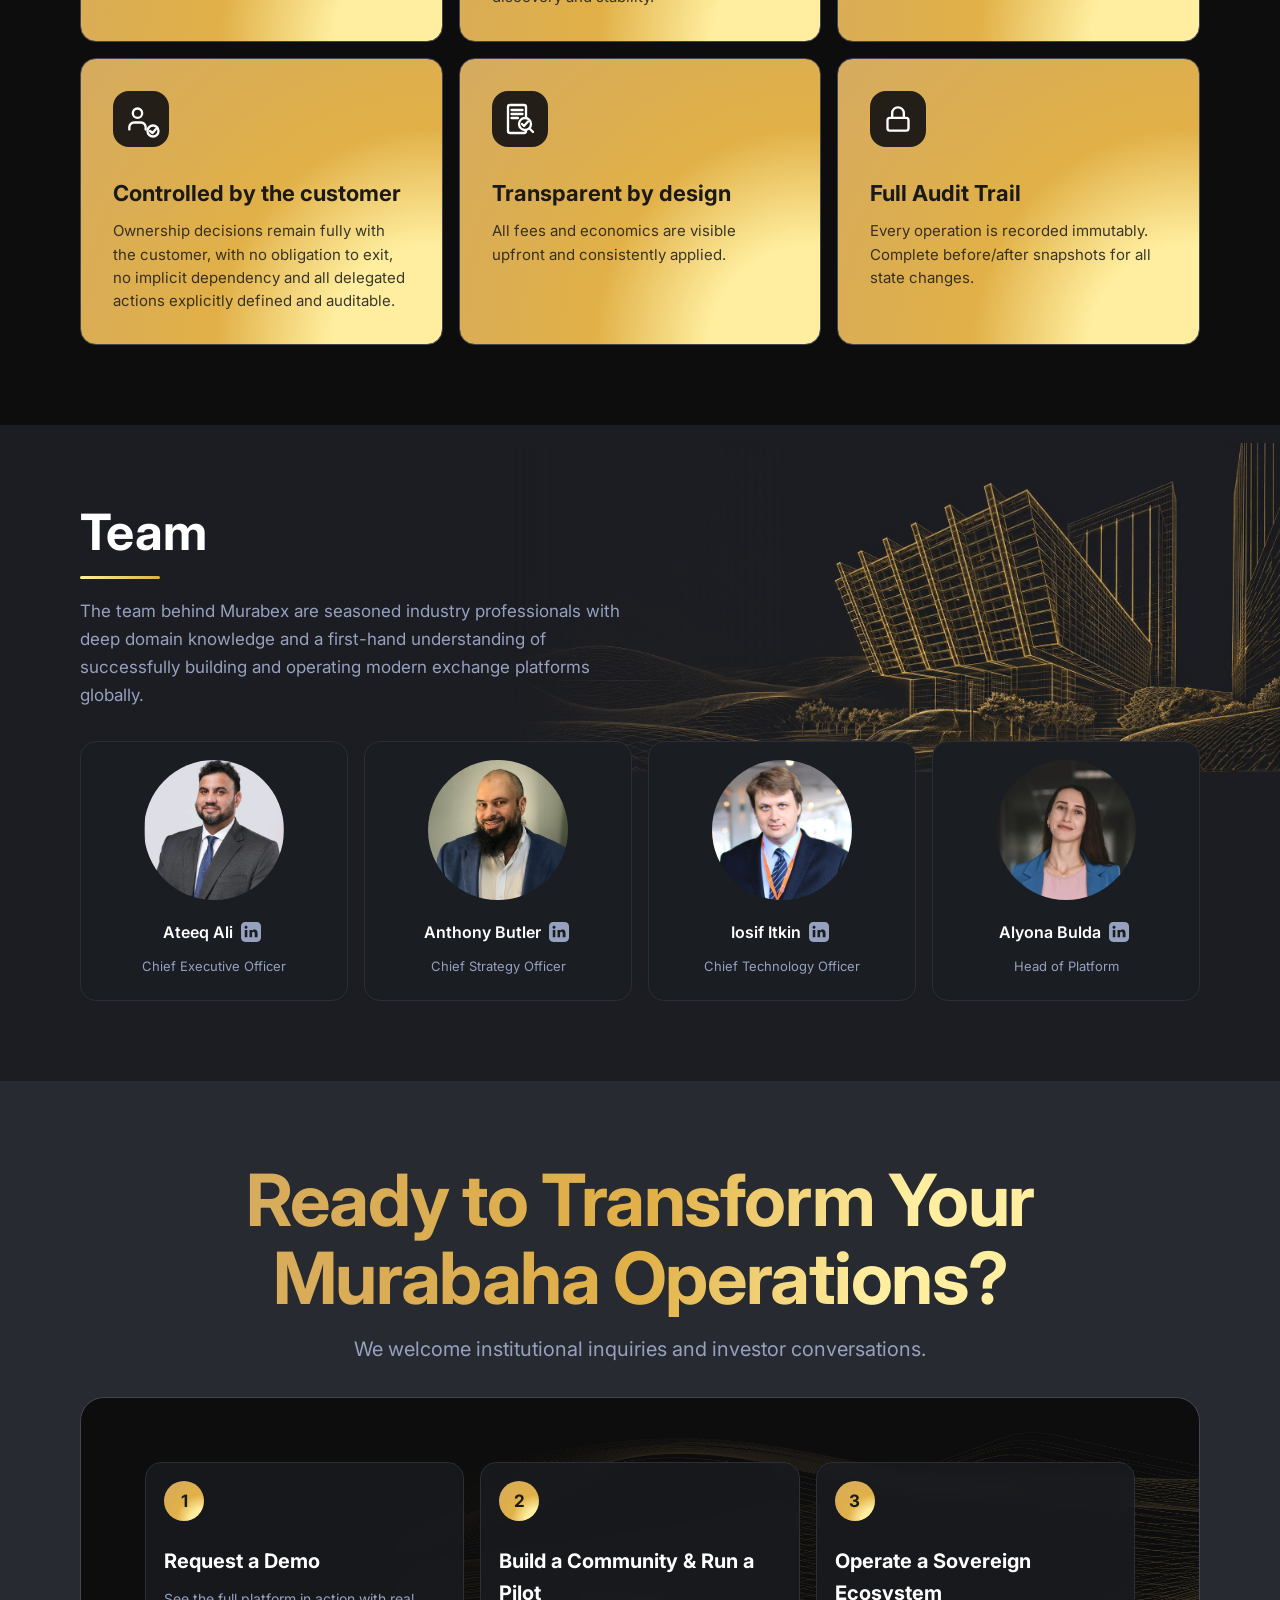
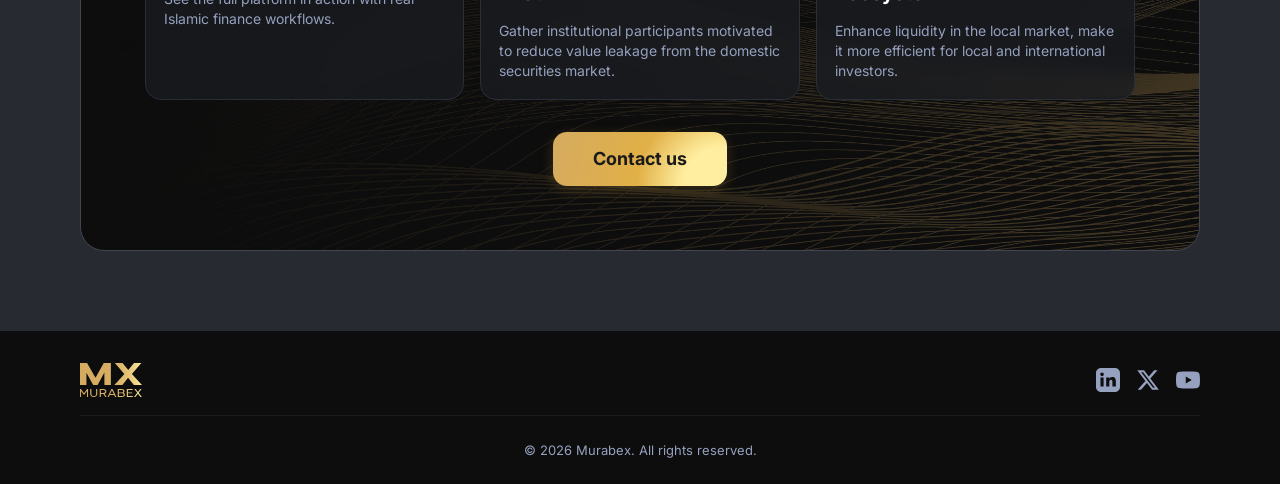
==== commit 7493c1f8: "add social preview meta tags and og image" ====
--- a/index.html
+++ b/index.html
@@ -8,6 +8,19 @@
     <meta name="referrer" content="strict-origin-when-cross-origin">
     <meta http-equiv="Permissions-Policy" content="camera=(), microphone=(), geolocation=(), payment=()">
     <title>Murabex — Digital Asset Exchange</title>
+    <meta name="description" content="Shari'ah-compliant Commodity Murabaha Platform — community-driven, reliable, efficient.">
+    <meta property="og:type" content="website">
+    <meta property="og:title" content="Murabex — Digital Asset Exchange">
+    <meta property="og:description" content="Shari'ah-compliant Commodity Murabaha Platform — community-driven, reliable, efficient.">
+    <meta property="og:url" content="https://exactpro.github.io/murabex-landing/">
+    <meta property="og:image" content="https://exactpro.github.io/murabex-landing/assets/images/1500x1200MurabexSocial.png">
+    <meta property="og:image:width" content="1500">
+    <meta property="og:image:height" content="1200">
+    <meta property="og:locale" content="en_US">
+    <meta name="twitter:card" content="summary_large_image">
+    <meta name="twitter:title" content="Murabex — Digital Asset Exchange">
+    <meta name="twitter:description" content="Shari'ah-compliant Commodity Murabaha Platform — community-driven, reliable, efficient.">
+    <meta name="twitter:image" content="https://exactpro.github.io/murabex-landing/assets/images/1500x1200MurabexSocial.png">
     <link rel="icon" type="image/svg+xml" href="assets/icons/favicon.svg">
     <link rel="preconnect" href="https://fonts.googleapis.com">
     <link rel="preconnect" href="https://fonts.gstatic.com" crossorigin>
